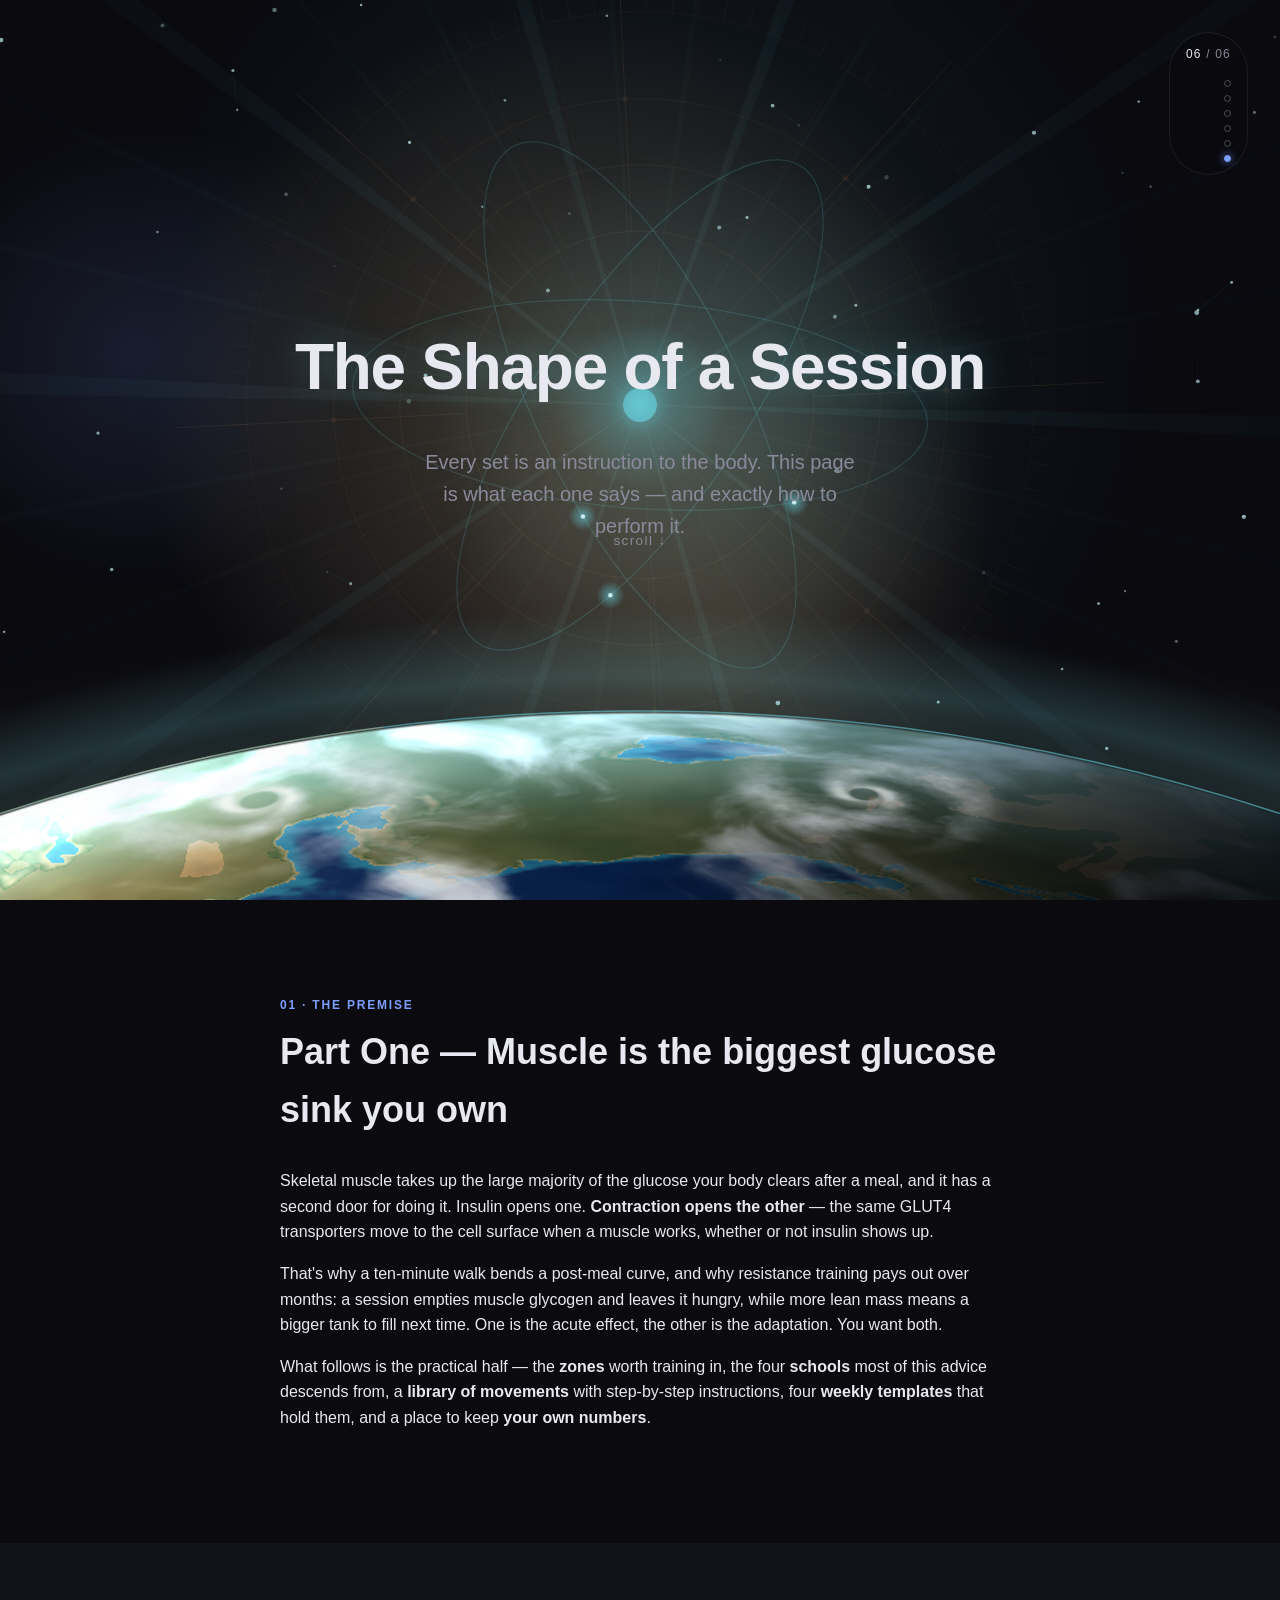
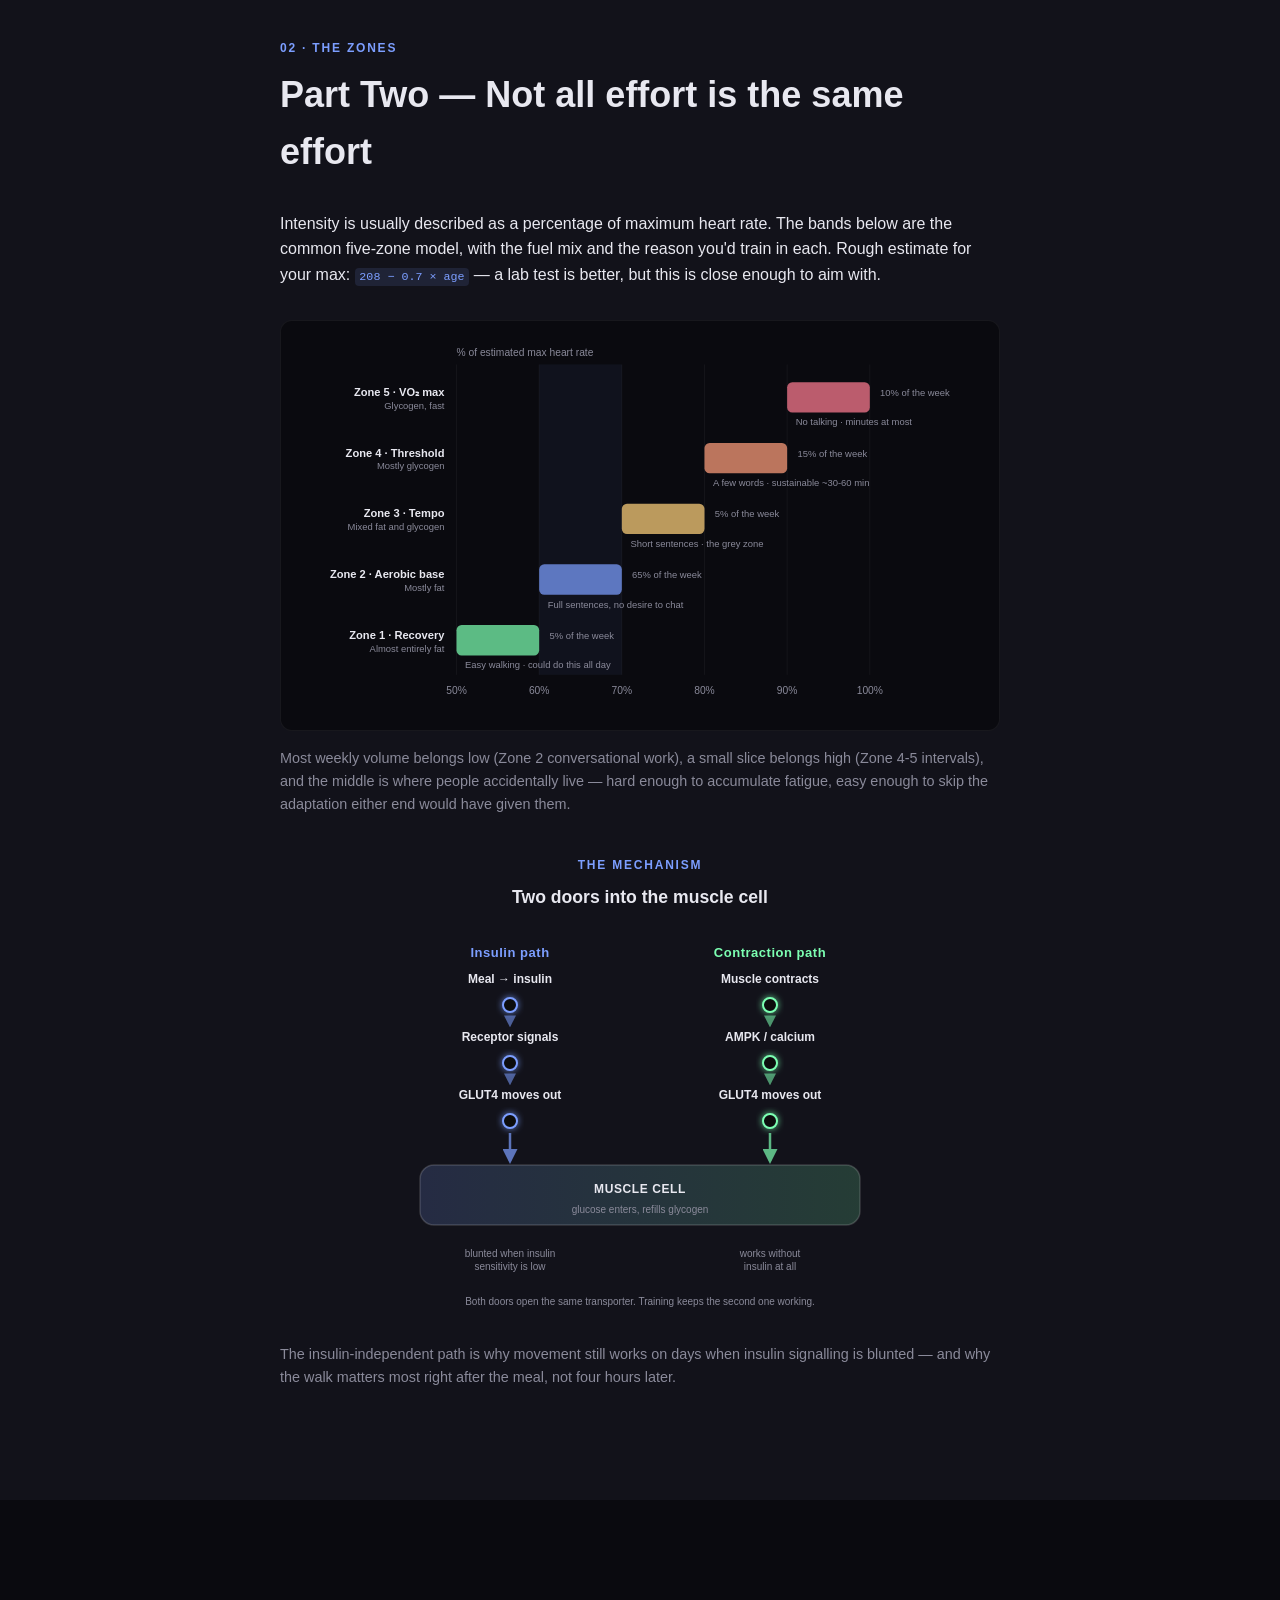
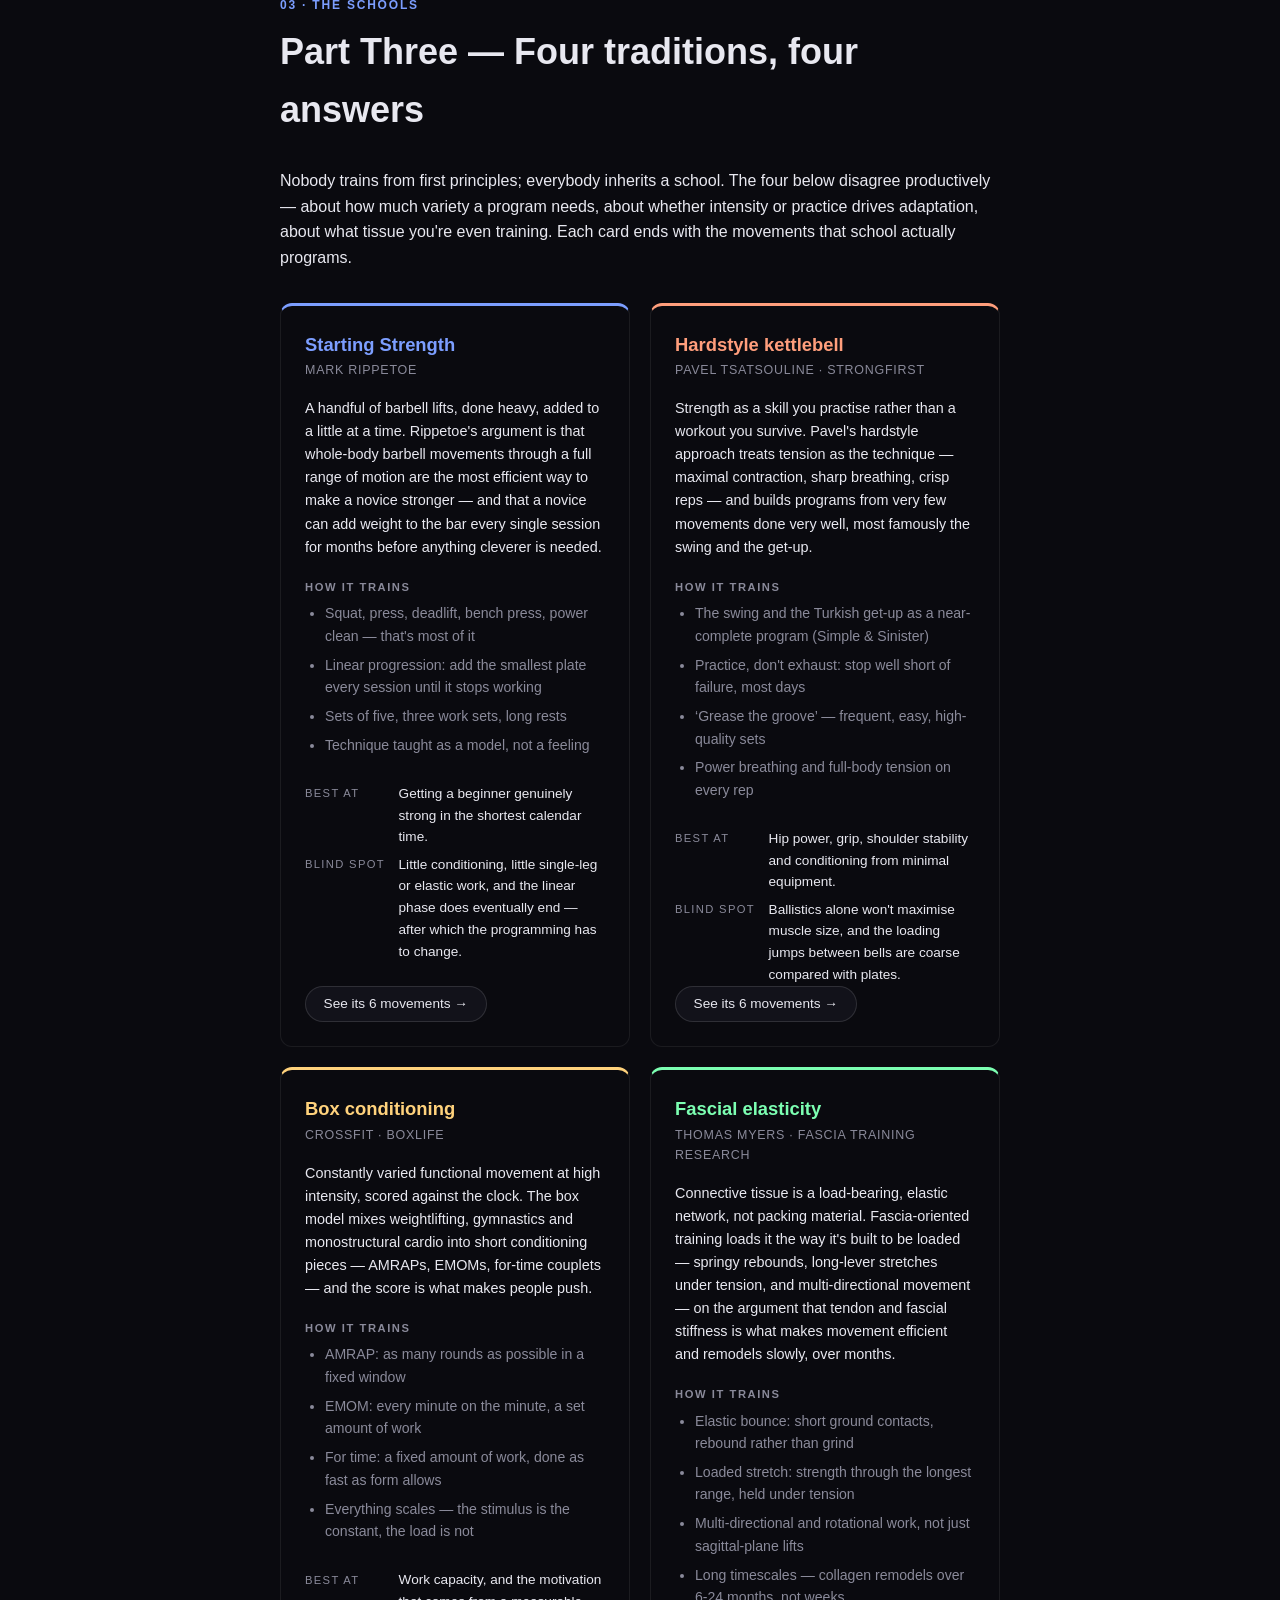
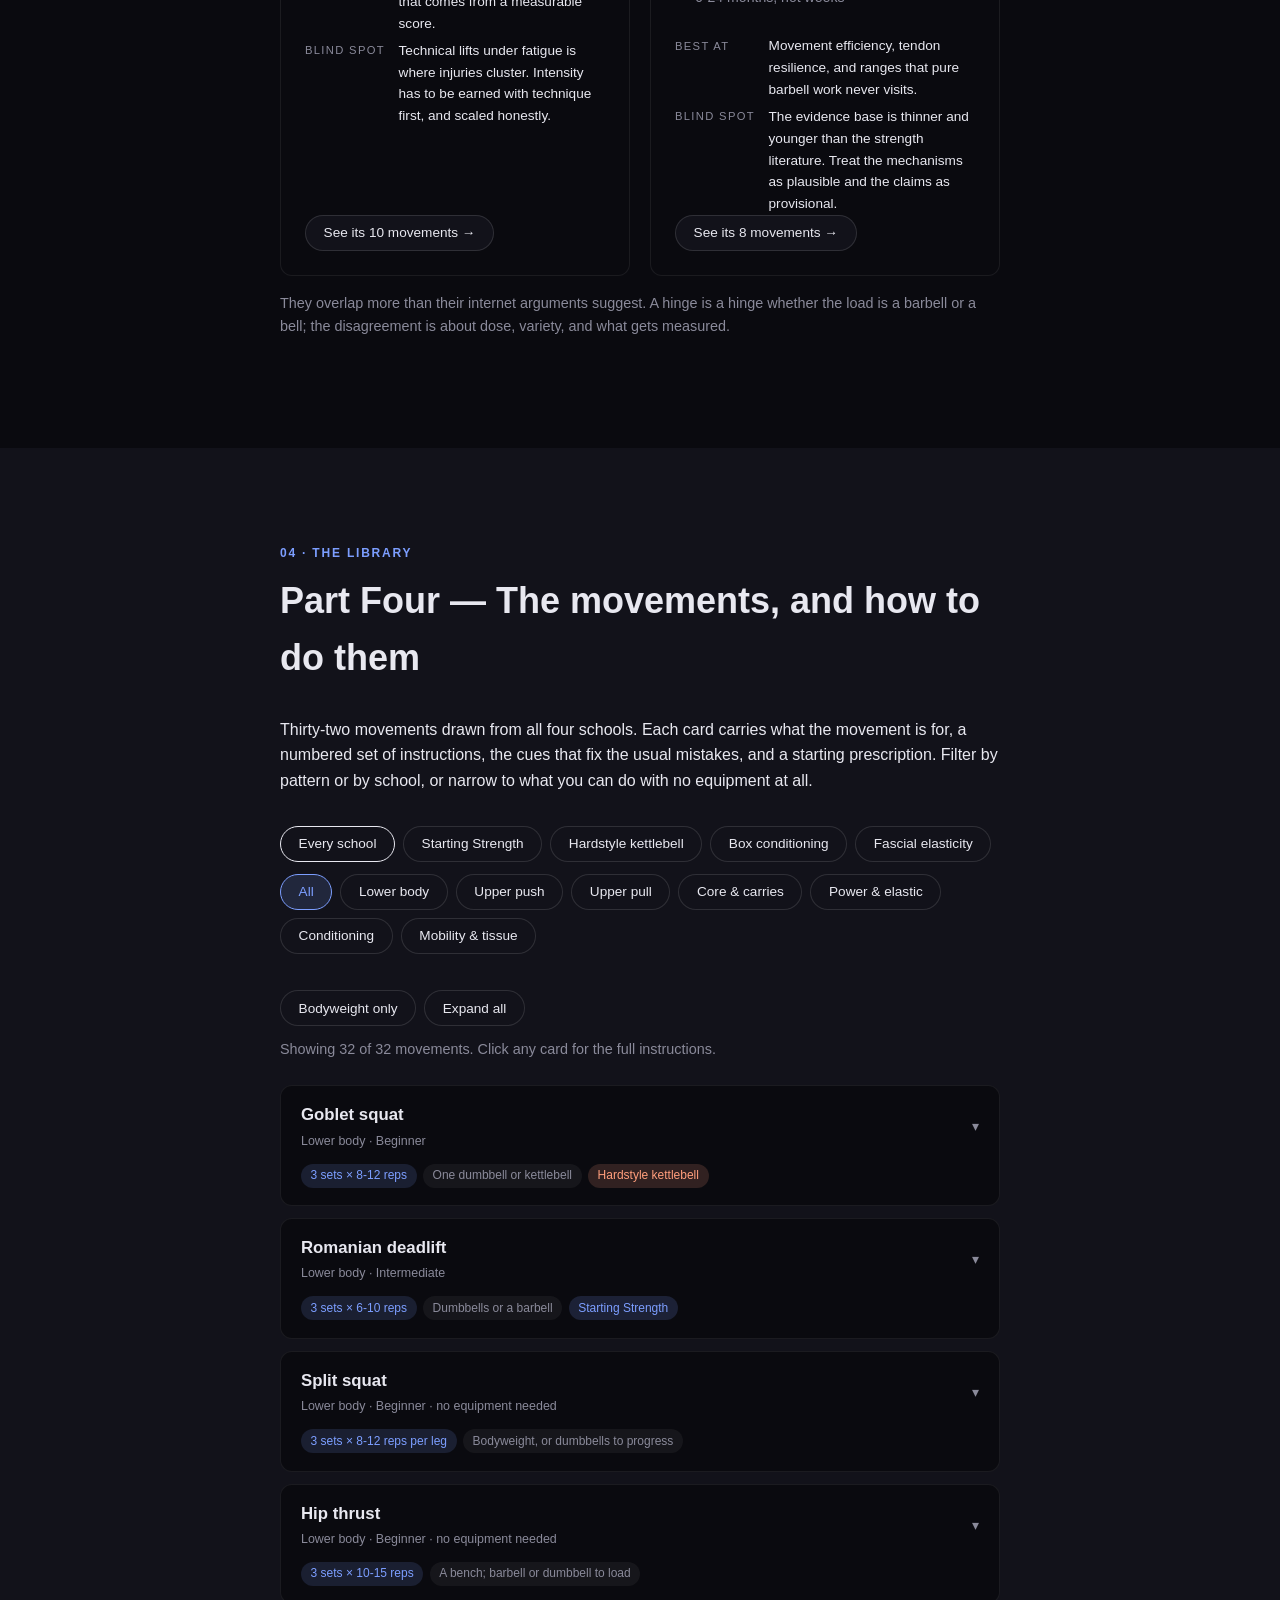
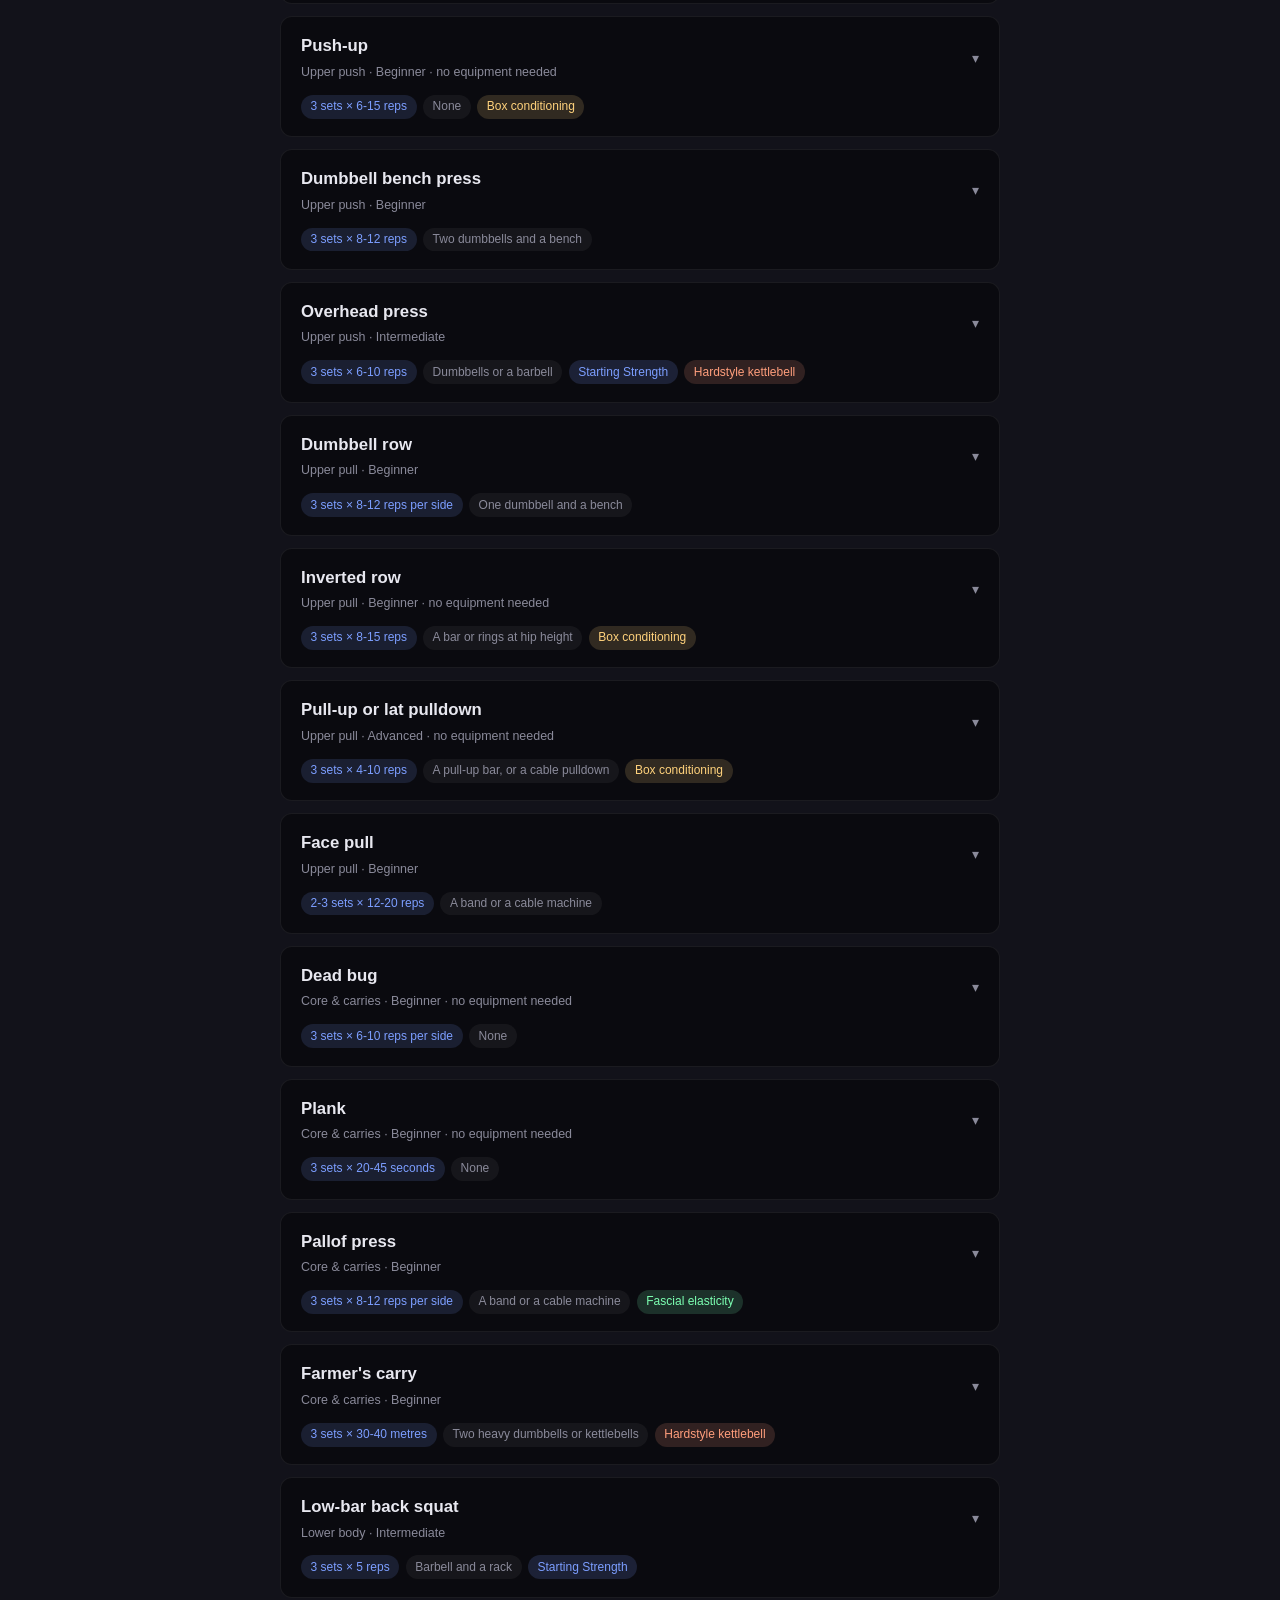
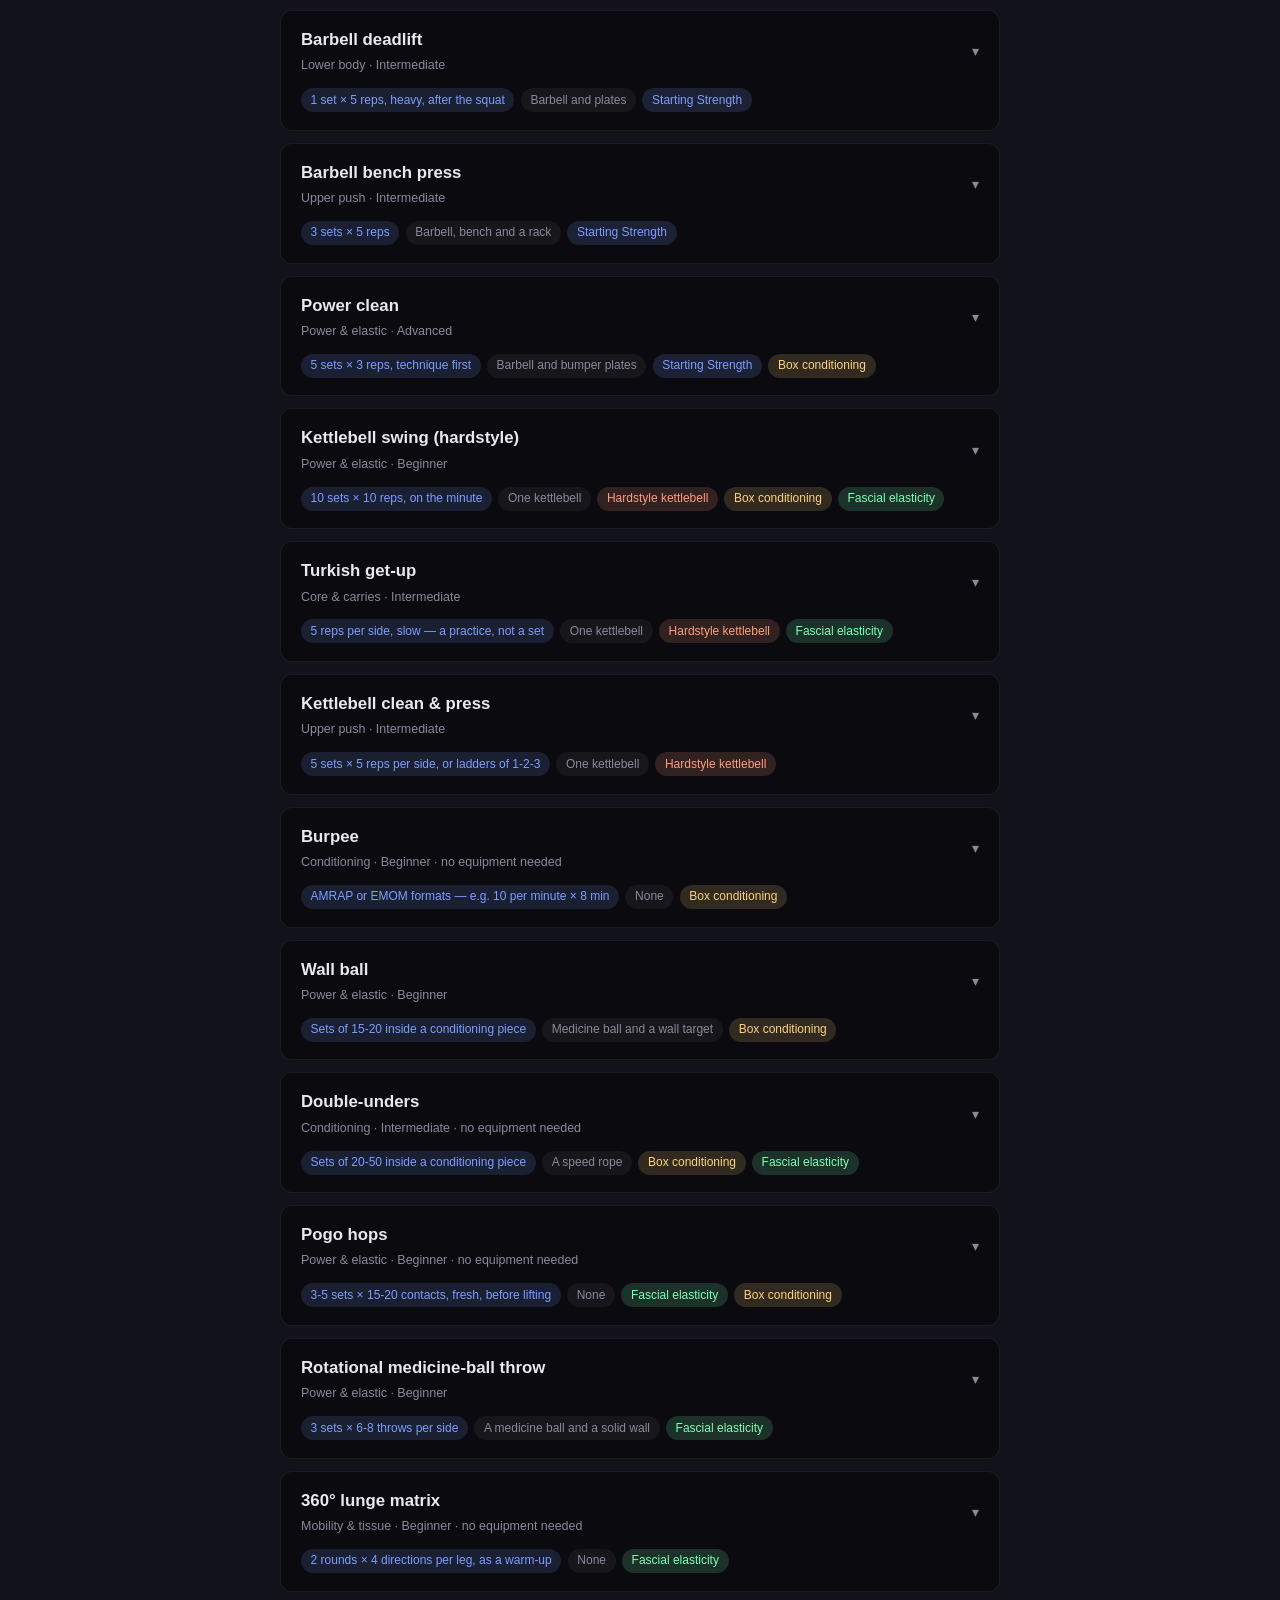
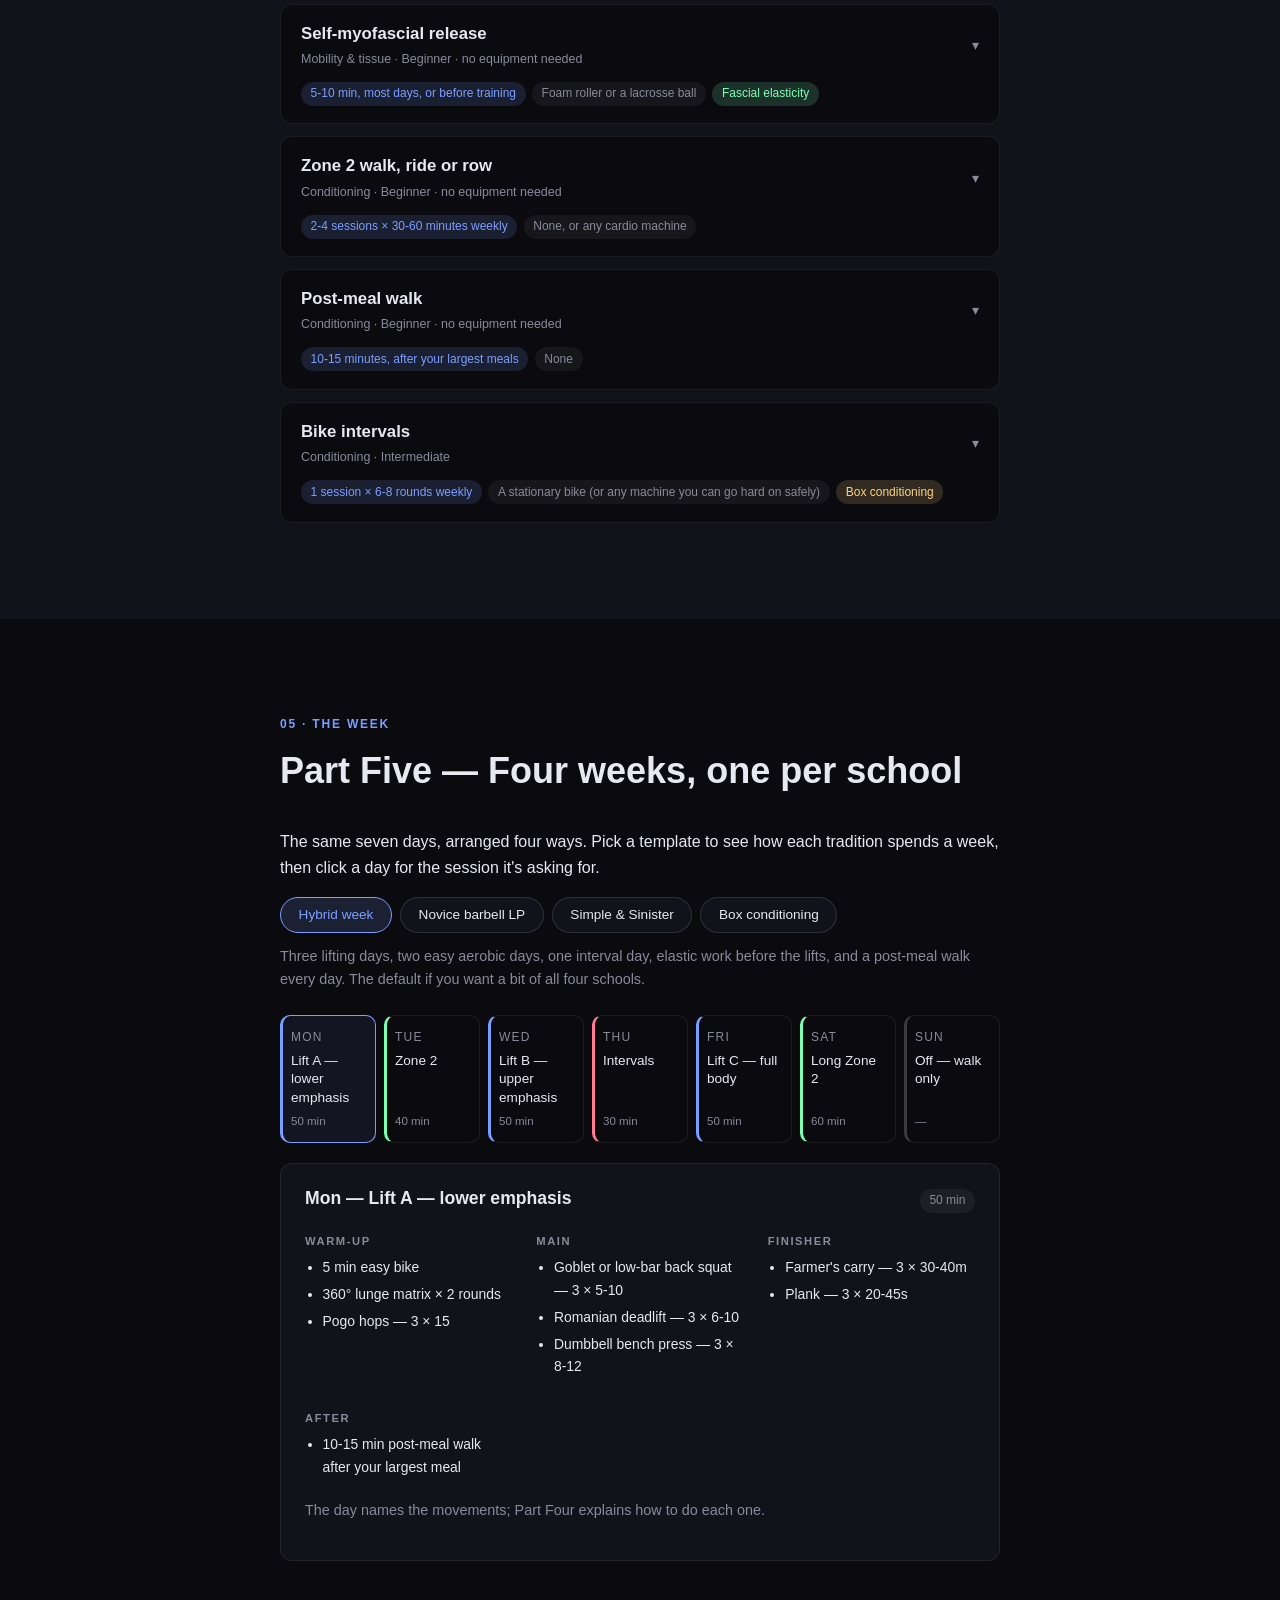
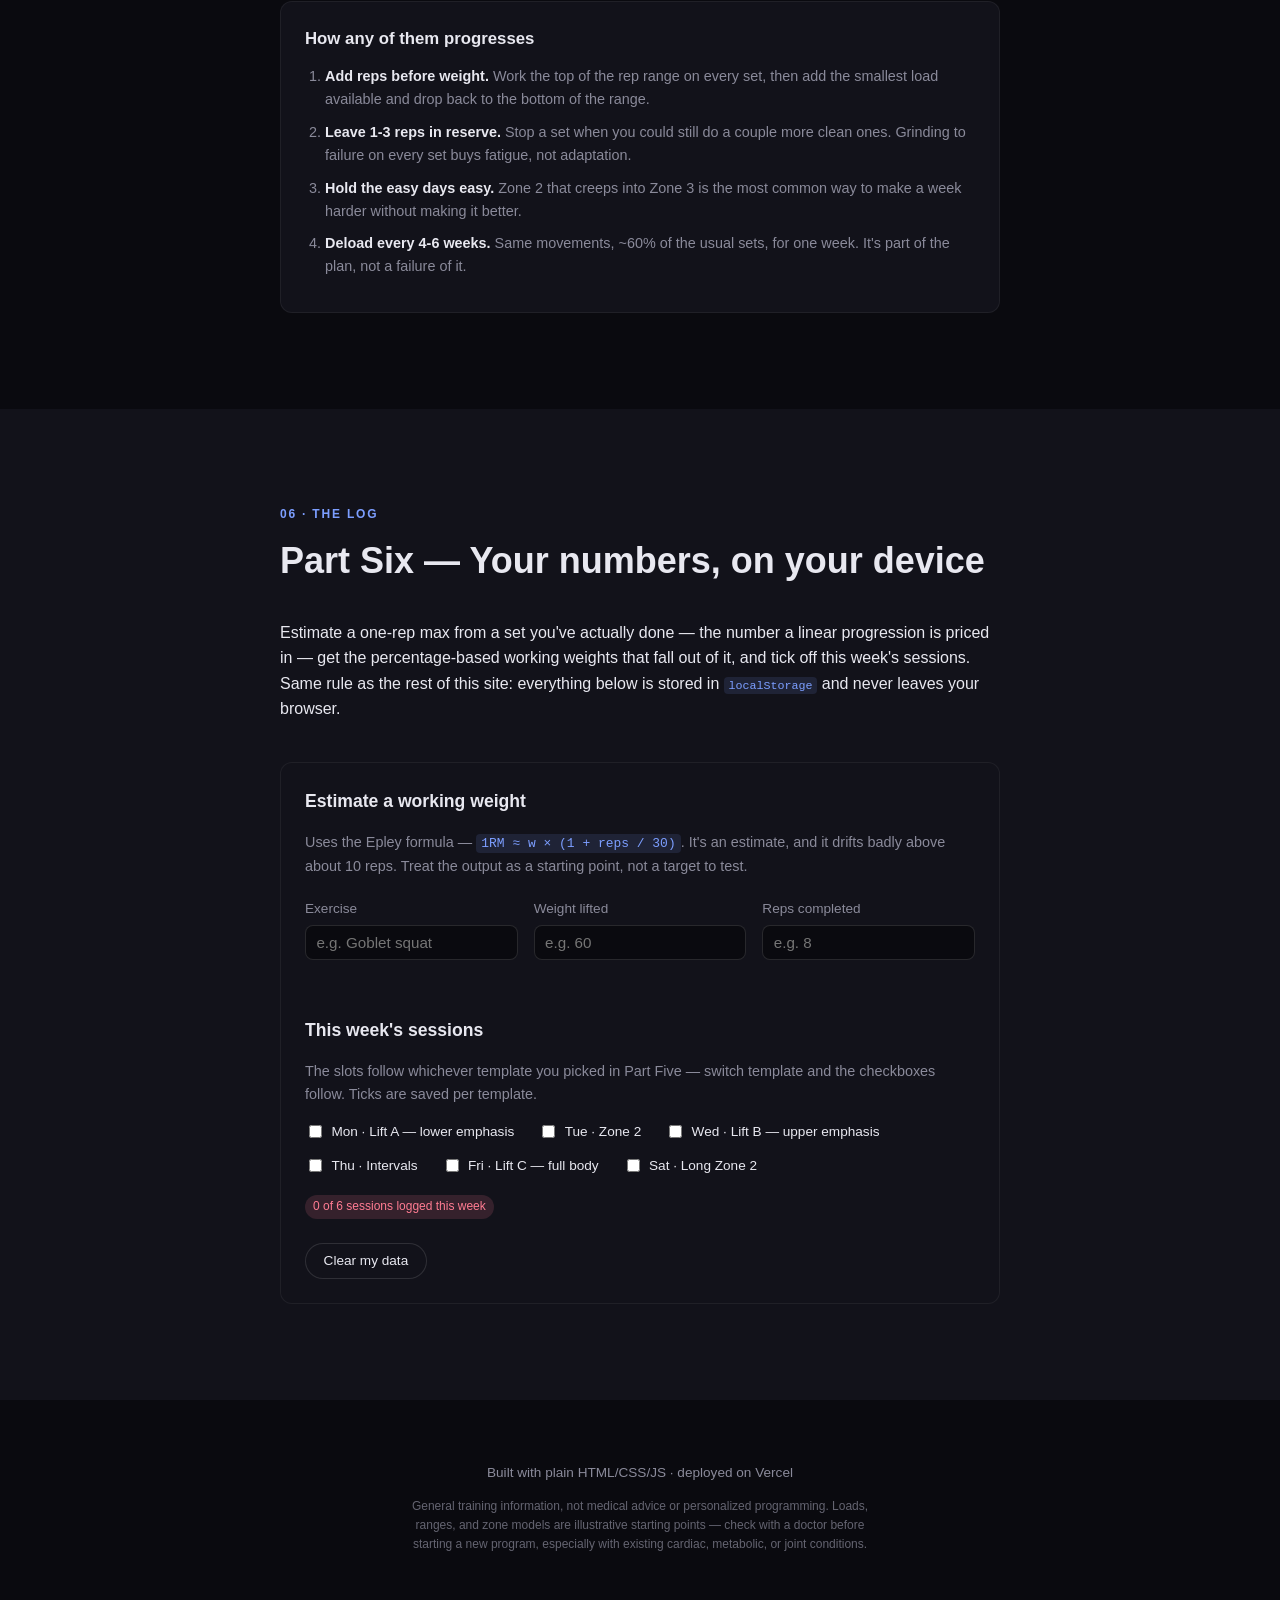
==== index.html @ 035af480 "The Shape of a Session — a scroll-driven training essay Six sections: why muscle is the largest gluc" ====
<!DOCTYPE html>
<html lang="en">
<head>
  <meta charset="UTF-8" />
  <meta name="viewport" content="width=device-width, initial-scale=1.0" />
  <title>The Shape of a Session</title>
  <meta name="description" content="A scroll-driven guide to training: intensity zones, an exercise library with step-by-step instructions, a weekly template, and a place to log your own numbers." />
  <link rel="stylesheet" href="style.css" />
  <link rel="stylesheet" href="exercise.css" />
</head>
<body>

  <!-- HERO -->
  <section class="hero">
    <canvas id="hero-canvas" class="hero-canvas" aria-hidden="true"></canvas>
    <h1>The Shape of a Session</h1>
    <p class="subtitle">Every set is an instruction to the body. This page is what each one says — and exactly how to perform it.</p>
    <div class="scroll-cue">scroll ↓</div>
  </section>

  <!-- SECTION 1: intro text -->
  <section class="reveal" id="part-1">
    <div class="section-inner">
      <p class="eyebrow">01 · THE PREMISE</p>
      <h2>Part One — Muscle is the biggest glucose sink you own</h2>
      <p>
        Skeletal muscle takes up the large majority of the glucose your body
        clears after a meal, and it has a second door for doing it. Insulin
        opens one. <strong>Contraction opens the other</strong> — the same
        GLUT4 transporters move to the cell surface when a muscle works,
        whether or not insulin shows up.
      </p>
      <p>
        That's why a ten-minute walk bends a post-meal curve, and why
        resistance training pays out over months: a session empties muscle
        glycogen and leaves it hungry, while more lean mass means a bigger
        tank to fill next time. One is the acute effect, the other is the
        adaptation. You want both.
      </p>
      <p>
        What follows is the practical half — the <strong>zones</strong>
        worth training in, the four <strong>schools</strong> most of this
        advice descends from, a <strong>library of movements</strong> with
        step-by-step instructions, four <strong>weekly templates</strong>
        that hold them, and a place to keep <strong>your own numbers</strong>.
      </p>
    </div>
  </section>

  <!-- SECTION 2: intensity zones chart + mechanism diagram -->
  <section class="reveal" id="part-2">
    <div class="section-inner">
      <p class="eyebrow">02 · THE ZONES</p>
      <h2>Part Two — Not all effort is the same effort</h2>
      <p>
        Intensity is usually described as a percentage of maximum heart rate.
        The bands below are the common five-zone model, with the fuel mix and
        the reason you'd train in each. Rough estimate for your max:
        <code>208 − 0.7 × age</code> — a lab test is better, but this is
        close enough to aim with.
      </p>
      <div class="chart-wrap">
        <svg id="zones-chart" viewBox="0 0 800 440" preserveAspectRatio="xMidYMid meet"></svg>
      </div>
      <p class="caption">
        Most weekly volume belongs low (Zone 2 conversational work), a small
        slice belongs high (Zone 4-5 intervals), and the middle is where
        people accidentally live — hard enough to accumulate fatigue, easy
        enough to skip the adaptation either end would have given them.
      </p>

      <div class="diagram-block">
        <p class="eyebrow">THE MECHANISM</p>
        <h3>Two doors into the muscle cell</h3>
        <svg id="uptake-diagram" viewBox="0 0 520 400" preserveAspectRatio="xMidYMid meet"></svg>
      </div>
      <p class="caption">
        The insulin-independent path is why movement still works on days when
        insulin signalling is blunted — and why the walk matters most right
        after the meal, not four hours later.
      </p>
    </div>
  </section>

  <!-- SECTION 3: the schools -->
  <section class="reveal" id="part-3">
    <div class="section-inner">
      <p class="eyebrow">03 · THE SCHOOLS</p>
      <h2>Part Three — Four traditions, four answers</h2>
      <p>
        Nobody trains from first principles; everybody inherits a school. The
        four below disagree productively — about how much variety a program
        needs, about whether intensity or practice drives adaptation, about
        what tissue you're even training. Each card ends with the movements
        that school actually programs.
      </p>
      <div id="schools" class="schools-grid"></div>
      <p class="caption">
        They overlap more than their internet arguments suggest. A hinge is a
        hinge whether the load is a barbell or a bell; the disagreement is
        about dose, variety, and what gets measured.
      </p>
    </div>
  </section>

  <!-- SECTION 4: the exercise library -->
  <section class="reveal" id="part-4">
    <div class="section-inner">
      <p class="eyebrow">04 · THE LIBRARY</p>
      <h2>Part Four — The movements, and how to do them</h2>
      <p>
        Thirty-two movements drawn from all four schools. Each card carries
        what the movement is for, a numbered set of instructions, the cues
        that fix the usual mistakes, and a starting prescription. Filter by
        pattern or by school, or narrow to what you can do with no equipment
        at all.
      </p>

      <div class="library-controls">
        <div id="school-filters" class="filter-row" role="group" aria-label="Filter by school"></div>
        <div id="category-filters" class="filter-row" role="group" aria-label="Filter by movement pattern"></div>
        <div class="filter-row">
          <button id="bodyweight-toggle" class="toggle-btn" type="button">Bodyweight only</button>
          <button id="expand-all" class="toggle-btn" type="button">Expand all</button>
        </div>
        <p id="library-count" class="caption"></p>
      </div>

      <div id="exercise-library" class="exercise-library"></div>
    </div>
  </section>

  <!-- SECTION 5: the weekly templates -->
  <section class="reveal" id="part-5">
    <div class="section-inner">
      <p class="eyebrow">05 · THE WEEK</p>
      <h2>Part Five — Four weeks, one per school</h2>
      <p>
        The same seven days, arranged four ways. Pick a template to see how
        each tradition spends a week, then click a day for the session it's
        asking for.
      </p>

      <div id="program-picker" class="filter-row" role="group" aria-label="Choose a weekly template"></div>
      <p id="program-blurb" class="caption program-blurb"></p>

      <div id="week-plan" class="week-plan"></div>
      <div id="day-detail" class="day-detail"></div>

      <div class="rules-block">
        <h3>How any of them progresses</h3>
        <ol class="rules-list">
          <li>
            <strong>Add reps before weight.</strong> Work the top of the rep
            range on every set, then add the smallest load available and
            drop back to the bottom of the range.
          </li>
          <li>
            <strong>Leave 1-3 reps in reserve.</strong> Stop a set when you
            could still do a couple more clean ones. Grinding to failure on
            every set buys fatigue, not adaptation.
          </li>
          <li>
            <strong>Hold the easy days easy.</strong> Zone 2 that creeps into
            Zone 3 is the most common way to make a week harder without
            making it better.
          </li>
          <li>
            <strong>Deload every 4-6 weeks.</strong> Same movements, ~60% of
            the usual sets, for one week. It's part of the plan, not a
            failure of it.
          </li>
        </ol>
      </div>
    </div>
  </section>

  <!-- SECTION 6: make it yours -->
  <section class="reveal" id="part-6">
    <div class="section-inner">
      <p class="eyebrow">06 · THE LOG</p>
      <h2>Part Six — Your numbers, on your device</h2>
      <p>
        Estimate a one-rep max from a set you've actually done — the number
        a linear progression is priced in — get the percentage-based working
        weights that fall out of it, and tick off this week's sessions. Same rule as the rest of this site: everything
        below is stored in <code>localStorage</code> and never leaves your
        browser.
      </p>

      <div class="you-panel">
        <h3>Estimate a working weight</h3>
        <p class="caption">
          Uses the Epley formula — <code>1RM ≈ w × (1 + reps / 30)</code>.
          It's an estimate, and it drifts badly above about 10 reps. Treat
          the output as a starting point, not a target to test.
        </p>

        <form id="oneRM-form" class="labs-form">
          <label>
            <span>Exercise</span>
            <input type="text" id="input-lift" placeholder="e.g. Goblet squat" />
          </label>
          <label>
            <span>Weight lifted</span>
            <input type="number" step="0.5" min="0" id="input-weight" placeholder="e.g. 60" />
          </label>
          <label>
            <span>Reps completed</span>
            <input type="number" step="1" min="1" max="15" id="input-reps" placeholder="e.g. 8" />
          </label>
        </form>
        <div id="oneRM-result" class="homa-result"></div>
        <div id="percent-table" class="percent-table"></div>

        <h3 class="panel-heading">This week's sessions</h3>
        <p class="caption">
          The slots follow whichever template you picked in Part Five —
          switch template and the checkboxes follow. Ticks are saved per
          template.
        </p>
        <div id="session-checks" class="session-checks"></div>
        <div id="session-summary" class="session-summary"></div>

        <button id="clear-training-data" class="toggle-btn" type="button">Clear my data</button>
      </div>

    </div>
  </section>

  <footer>
    <p>Built with plain HTML/CSS/JS · deployed on Vercel</p>
    <p class="disclaimer">
      General training information, not medical advice or personalized
      programming. Loads, ranges, and zone models are illustrative starting
      points — check with a doctor before starting a new program, especially
      with existing cardiac, metabolic, or joint conditions.
    </p>
  </footer>

  <nav class="chapter-nav" id="chapter-nav" aria-label="Section navigator">
    <div class="chapter-count">
      <span id="chapter-current">01</span><span class="chapter-total"> / 06</span>
    </div>
    <div class="chapter-dots">
      <button class="chapter-dot" data-target="part-1" aria-label="Jump to Part One"></button>
      <button class="chapter-dot" data-target="part-2" aria-label="Jump to Part Two"></button>
      <button class="chapter-dot" data-target="part-3" aria-label="Jump to Part Three"></button>
      <button class="chapter-dot" data-target="part-4" aria-label="Jump to Part Four"></button>
      <button class="chapter-dot" data-target="part-5" aria-label="Jump to Part Five"></button>
      <button class="chapter-dot" data-target="part-6" aria-label="Jump to Part Six"></button>
    </div>
  </nav>

  <script type="module" src="js/exercise/main.js"></script>
</body>
</html>
---- style.css ----
:root {
  --bg: #0a0a0f;
  --bg-alt: #12121a;
  --text: #e8e8f0;
  --muted: #8a8a9a;
  --accent: #7c9eff;
  --accent-2: #ff9e7c;
  --ok: #7cffb2;
  --warn: #ffd27c;
  --high: #ff7c92;
}

* { box-sizing: border-box; }

body {
  margin: 0;
  background: var(--bg);
  color: var(--text);
  font-family: -apple-system, BlinkMacSystemFont, "Segoe UI", Helvetica, Arial, sans-serif;
  line-height: 1.6;
}

.hero {
  position: relative;
  overflow: hidden;
  min-height: 100vh;
  display: flex;
  flex-direction: column;
  align-items: center;
  justify-content: center;
  text-align: center;
  padding: 2rem;
  background:
    radial-gradient(ellipse 120% 45% at 50% 100%, rgba(255, 178, 110, 0.13), transparent 70%),
    radial-gradient(circle at 50% 38%, rgba(110, 231, 247, 0.1), transparent 62%),
    var(--bg);
}

.hero-canvas {
  position: absolute;
  inset: 0;
  width: 100%;
  height: 100%;
  z-index: 0;
  pointer-events: none;
}

.hero h1,
.hero .subtitle,
.hero .scroll-cue {
  position: relative;
  z-index: 1;
}

.hero h1 {
  font-size: clamp(2rem, 6vw, 4rem);
  margin: 0 0 0.5rem;
  letter-spacing: -0.02em;
  text-shadow: 0 0 34px rgba(110, 231, 247, 0.28);
}

.hero .subtitle {
  color: var(--muted);
  font-size: clamp(1rem, 2vw, 1.25rem);
  max-width: 40ch;
}

.scroll-cue {
  position: absolute;
  bottom: 2rem;
  color: var(--muted);
  font-size: 0.85rem;
  letter-spacing: 0.1em;
  animation: bob 2s ease-in-out infinite;
}

@keyframes bob {
  0%, 100% { transform: translateY(0); }
  50% { transform: translateY(6px); }
}

section.reveal {
  padding: 6rem 1.5rem;
  opacity: 0;
  transform: translateY(24px);
  transition: opacity 0.8s ease, transform 0.8s ease;
}

section.reveal.visible {
  opacity: 1;
  transform: translateY(0);
}

section.reveal:nth-of-type(odd) {
  background: var(--bg-alt);
}

.section-inner {
  max-width: 720px;
  margin: 0 auto;
}

h2 {
  font-size: clamp(1.5rem, 3vw, 2.25rem);
  margin-top: 0;
}

code {
  background: rgba(124, 158, 255, 0.12);
  color: var(--accent);
  padding: 0.15em 0.4em;
  border-radius: 4px;
  font-size: 0.9em;
}

.chart-wrap {
  margin-top: 2rem;
  background: var(--bg);
  border-radius: 12px;
  padding: 1rem;
  border: 1px solid rgba(255,255,255,0.06);
}

.axis-label { fill: var(--muted); font-size: 12px; }

/* Generic checkbox row, used by the session log. */
.supp-check {
  display: flex;
  align-items: center;
  gap: 0.4rem;
  font-size: 0.85rem;
  color: var(--text);
  cursor: pointer;
}

.caption {
  margin-top: 1rem;
  color: var(--muted);
  font-size: 0.9rem;
}

.toggle-btn {
  margin-top: 1.5rem;
  padding: 0.6rem 1.1rem;
  background: var(--bg-alt);
  color: var(--text);
  border: 1px solid rgba(255,255,255,0.12);
  border-radius: 999px;
  font-size: 0.85rem;
  cursor: pointer;
  transition: border-color 0.2s ease, background 0.2s ease;
}

.toggle-btn:hover { border-color: var(--accent); }

.toggle-btn.active {
  background: rgba(124, 158, 255, 0.15);
  border-color: var(--accent);
  color: var(--accent);
}

.you-panel {
  margin-top: 2.5rem;
  padding: 1.5rem;
  background: var(--bg-alt);
  border: 1px solid rgba(255,255,255,0.06);
  border-radius: 12px;
}

.you-panel h3 {
  margin: 0 0 0.5rem;
  font-size: 1.1rem;
}

.labs-form {
  margin-top: 1.25rem;
  display: grid;
  grid-template-columns: repeat(auto-fit, minmax(180px, 1fr));
  gap: 1rem;
}

.labs-form label {
  display: flex;
  flex-direction: column;
  gap: 0.35rem;
  font-size: 0.85rem;
  color: var(--muted);
}

.labs-form input {
  background: var(--bg);
  border: 1px solid rgba(255,255,255,0.12);
  border-radius: 8px;
  padding: 0.5rem 0.65rem;
  color: var(--text);
  font-size: 0.95rem;
}

.labs-form input:focus {
  outline: none;
  border-color: var(--accent);
}

.field-tag {
  display: inline-block;
  font-size: 0.75rem;
  padding: 0.15rem 0.5rem;
  border-radius: 999px;
  width: fit-content;
}

.field-tag.ok { background: rgba(124, 255, 178, 0.15); color: var(--ok); }
.field-tag.warn { background: rgba(255, 210, 124, 0.15); color: var(--warn); }
.field-tag.high { background: rgba(255, 124, 146, 0.15); color: var(--high); }

.homa-result {
  margin-top: 1rem;
  font-size: 0.9rem;
  color: var(--text);
}

.eyebrow {
  margin: 0 0 0.5rem;
  font-size: 0.75rem;
  font-weight: 600;
  letter-spacing: 0.15em;
  text-transform: uppercase;
  color: var(--accent);
}

.diagram-block {
  margin-top: 2.5rem;
  text-align: center;
}

.diagram-block h3 {
  margin: 0 0 1rem;
  font-size: 1.1rem;
  color: var(--text);
}

.diagram-block svg {
  width: 100%;
  max-width: 520px;
  height: auto;
  display: block;
  margin: 0 auto;
}

.loop-label {
  fill: var(--text);
  font-size: 12px;
  font-weight: 600;
}

.loop-sub {
  fill: var(--muted);
  font-size: 10px;
}

.converge-center {
  fill: var(--text);
  font-size: 12px;
  font-weight: 700;
  letter-spacing: 0.05em;
}

.chapter-nav {
  position: fixed;
  top: 2rem;
  right: 2rem;
  z-index: 30;
  display: flex;
  flex-direction: column;
  align-items: flex-end;
  gap: 1rem;
  padding: 0.75rem 1rem;
  background: rgba(10, 10, 15, 0.55);
  backdrop-filter: blur(8px);
  border-radius: 999px;
  border: 1px solid rgba(255,255,255,0.08);
}

.chapter-count {
  font-size: 0.75rem;
  letter-spacing: 0.1em;
  color: var(--text);
  font-variant-numeric: tabular-nums;
}

.chapter-total {
  color: var(--muted);
}

.chapter-dots {
  display: flex;
  flex-direction: column;
  gap: 0.5rem;
  align-items: center;
}

.chapter-dot {
  width: 7px;
  height: 7px;
  padding: 0;
  border-radius: 50%;
  border: 1px solid rgba(255,255,255,0.25);
  background: transparent;
  cursor: pointer;
  transition: background 0.2s ease, border-color 0.2s ease, box-shadow 0.2s ease;
}

.chapter-dot:hover {
  border-color: var(--accent);
}

.chapter-dot.active {
  background: var(--accent);
  border-color: var(--accent);
  box-shadow: 0 0 8px rgba(124, 158, 255, 0.8);
}

@media (max-width: 820px) {
  .chapter-nav { display: none; }
}

footer {
  text-align: center;
  padding: 3rem 1.5rem;
  color: var(--muted);
  font-size: 0.85rem;
}

footer .disclaimer {
  max-width: 480px;
  margin: 0.75rem auto 0;
  font-size: 0.75rem;
  opacity: 0.7;
}
---- exercise.css ----
/* exercise.html — components that don't exist on the nutrition page.
   Everything here layers on top of style.css and reuses its variables. */

/* --- shared bits ---------------------------------------------------- */
.tag {
  display: inline-block;
  font-size: 0.75rem;
  padding: 0.15rem 0.6rem;
  border-radius: 999px;
  background: rgba(124, 158, 255, 0.14);
  color: var(--accent);
  white-space: nowrap;
}

.tag.subtle {
  background: rgba(255, 255, 255, 0.05);
  color: var(--muted);
}

.tag.school-tag {
  background: color-mix(in srgb, var(--school) 16%, transparent);
  color: var(--school);
}

.detail-label {
  margin: 1.25rem 0 0.35rem;
  font-size: 0.7rem;
  font-weight: 600;
  letter-spacing: 0.14em;
  text-transform: uppercase;
  color: var(--muted);
}

.detail-text {
  margin: 0;
  font-size: 0.9rem;
  color: var(--text);
}

a {
  color: var(--accent);
  text-decoration-color: rgba(124, 158, 255, 0.4);
}

/* --- Part Two: zone chart labels ------------------------------------ */
#zones-chart { width: 100%; height: auto; display: block; }

.zone-name { fill: var(--text); font-size: 13px; font-weight: 600; }
.zone-sub { fill: var(--muted); font-size: 11px; }
.zone-feel { fill: var(--muted); font-size: 11px; }
.uptake-heading { font-size: 13px; font-weight: 700; letter-spacing: 0.04em; }

/* --- Part Three: the schools ---------------------------------------- */
.schools-grid {
  margin-top: 2rem;
  display: grid;
  grid-template-columns: repeat(auto-fit, minmax(300px, 1fr));
  gap: 1.25rem;
}

.school-card {
  display: flex;
  flex-direction: column;
  padding: 1.5rem;
  background: var(--bg);
  border: 1px solid rgba(255, 255, 255, 0.07);
  border-top: 3px solid var(--school);
  border-radius: 12px;
}

.school-head h3 {
  margin: 0;
  font-size: 1.15rem;
  color: var(--school);
}

.school-lineage {
  margin: 0.15rem 0 0;
  font-size: 0.78rem;
  letter-spacing: 0.06em;
  text-transform: uppercase;
  color: var(--muted);
}

.school-thesis {
  margin: 1rem 0 0;
  font-size: 0.9rem;
  line-height: 1.6;
}

.school-verdict {
  margin: 1.25rem 0 0;
  display: grid;
  grid-template-columns: auto 1fr;
  gap: 0.35rem 0.85rem;
  font-size: 0.85rem;
}

.school-verdict dt {
  color: var(--muted);
  font-size: 0.7rem;
  letter-spacing: 0.12em;
  text-transform: uppercase;
  padding-top: 0.15rem;
}

.school-verdict dd { margin: 0; color: var(--text); }

.school-jump {
  margin-top: auto;
  align-self: flex-start;
}

.school-jump:hover { border-color: var(--school); color: var(--school); }

/* --- Part Four: the library ----------------------------------------- */
.library-controls { margin-top: 2rem; }

.filter-row {
  display: flex;
  flex-wrap: wrap;
  gap: 0.5rem;
  margin-bottom: 0.75rem;
}

.filter-chip { margin-top: 0; }

.school-chip.active {
  background: color-mix(in srgb, var(--school) 15%, transparent);
  border-color: var(--school);
  color: var(--school);
}

#library-count { margin-top: 0.25rem; }

.exercise-library {
  margin-top: 1.5rem;
  display: flex;
  flex-direction: column;
  gap: 0.75rem;
}

.exercise-card {
  background: var(--bg);
  border: 1px solid rgba(255, 255, 255, 0.07);
  border-radius: 12px;
  padding: 1rem 1.25rem 1.1rem;
  transition: border-color 0.2s ease, background 0.2s ease;
}

.exercise-card:hover { border-color: rgba(124, 158, 255, 0.35); }

.exercise-card.open {
  border-color: var(--accent);
  background: rgba(124, 158, 255, 0.04);
}

.exercise-head {
  display: flex;
  align-items: center;
  justify-content: space-between;
  gap: 1rem;
  width: 100%;
  padding: 0;
  background: none;
  border: none;
  color: inherit;
  font: inherit;
  text-align: left;
  cursor: pointer;
}

.exercise-title {
  display: flex;
  flex-direction: column;
  gap: 0.15rem;
}

.exercise-name {
  font-size: 1.05rem;
  font-weight: 600;
  color: var(--text);
}

.exercise-meta {
  font-size: 0.78rem;
  color: var(--muted);
}

.exercise-chevron {
  color: var(--muted);
  font-size: 0.9rem;
  transition: transform 0.2s ease, color 0.2s ease;
}

.exercise-card.open .exercise-chevron {
  transform: rotate(180deg);
  color: var(--accent);
}

.exercise-summary {
  display: flex;
  flex-wrap: wrap;
  gap: 0.4rem;
  margin-top: 0.75rem;
}

.exercise-detail {
  margin-top: 1rem;
  padding-top: 1rem;
  border-top: 1px solid rgba(255, 255, 255, 0.07);
}

.exercise-why {
  margin: 0;
  font-size: 0.92rem;
  color: var(--text);
}

.step-list,
.cue-list {
  margin: 0;
  padding-left: 1.25rem;
  font-size: 0.88rem;
  color: var(--text);
}

.step-list li,
.cue-list li { margin-bottom: 0.4rem; }

.cue-list { color: var(--muted); }

/* --- Part Five: the week -------------------------------------------- */
.program-blurb { margin-top: 0.25rem; }

.week-plan {
  margin-top: 1.5rem;
  display: grid;
  grid-template-columns: repeat(7, 1fr);
  gap: 0.5rem;
}

.day-card {
  display: flex;
  flex-direction: column;
  gap: 0.3rem;
  padding: 0.75rem 0.5rem;
  min-height: 110px;
  background: var(--bg);
  border: 1px solid rgba(255, 255, 255, 0.08);
  border-radius: 10px;
  color: var(--text);
  font: inherit;
  text-align: left;
  cursor: pointer;
  transition: border-color 0.2s ease, background 0.2s ease, transform 0.15s ease;
}

.day-card:hover { transform: translateY(-2px); }

.day-card[data-kind="lift"] { border-left: 3px solid var(--accent); }
.day-card[data-kind="hard"] { border-left: 3px solid var(--high); }
.day-card[data-kind="easy"] { border-left: 3px solid var(--ok); }
.day-card[data-kind="off"] { border-left: 3px solid rgba(255, 255, 255, 0.2); }

.day-card.active {
  border-color: var(--accent);
  background: rgba(124, 158, 255, 0.08);
}

.day-name {
  font-size: 0.75rem;
  letter-spacing: 0.1em;
  text-transform: uppercase;
  color: var(--muted);
}

.day-title { font-size: 0.85rem; line-height: 1.35; }

.day-duration {
  margin-top: auto;
  font-size: 0.72rem;
  color: var(--muted);
}

.day-detail {
  margin-top: 1.25rem;
  padding: 1.25rem 1.5rem 1.5rem;
  background: var(--bg-alt);
  border: 1px solid rgba(255, 255, 255, 0.07);
  border-radius: 12px;
}

.day-detail-head {
  display: flex;
  align-items: baseline;
  justify-content: space-between;
  gap: 1rem;
}

.day-detail-head h3 { margin: 0; font-size: 1.1rem; }

.detail-blocks {
  display: grid;
  grid-template-columns: repeat(auto-fit, minmax(200px, 1fr));
  gap: 0.5rem 1.5rem;
}

.detail-items {
  margin: 0;
  padding-left: 1.1rem;
  font-size: 0.87rem;
  color: var(--text);
}

.detail-items li { margin-bottom: 0.3rem; }

.rules-block {
  margin-top: 2.5rem;
  padding: 1.5rem;
  background: var(--bg-alt);
  border: 1px solid rgba(255, 255, 255, 0.06);
  border-radius: 12px;
}

.rules-block h3 { margin: 0 0 0.75rem; font-size: 1.05rem; }

.rules-list {
  margin: 0;
  padding-left: 1.25rem;
  font-size: 0.9rem;
  color: var(--muted);
}

.rules-list li { margin-bottom: 0.6rem; }
.rules-list strong { color: var(--text); }

/* --- Part Six: the log ---------------------------------------------- */
/* .you-panel h3 sets a margin shorthand, so this needs the same specificity. */
.you-panel .panel-heading { margin-top: 2.25rem; }

.percent-table { margin-top: 1.25rem; overflow-x: auto; }

.pct-table {
  width: 100%;
  border-collapse: collapse;
  font-size: 0.85rem;
}

.pct-table th {
  text-align: left;
  padding: 0.45rem 0.6rem;
  color: var(--muted);
  font-weight: 600;
  font-size: 0.72rem;
  letter-spacing: 0.1em;
  text-transform: uppercase;
  border-bottom: 1px solid rgba(255, 255, 255, 0.1);
}

.pct-table td {
  padding: 0.45rem 0.6rem;
  border-bottom: 1px solid rgba(255, 255, 255, 0.05);
}

.pct-weight { color: var(--accent); font-weight: 600; }
.pct-use { color: var(--muted); }

.session-checks {
  margin-top: 0.75rem;
  display: flex;
  flex-wrap: wrap;
  gap: 0.75rem 1.5rem;
}

.session-summary { margin-top: 1rem; }

#clear-training-data { margin-top: 1.5rem; }

/* --- responsive ------------------------------------------------------ */
@media (max-width: 720px) {
  .week-plan { grid-template-columns: repeat(2, 1fr); }
  .day-card { min-height: 96px; }
  .exercise-head { align-items: flex-start; }
}
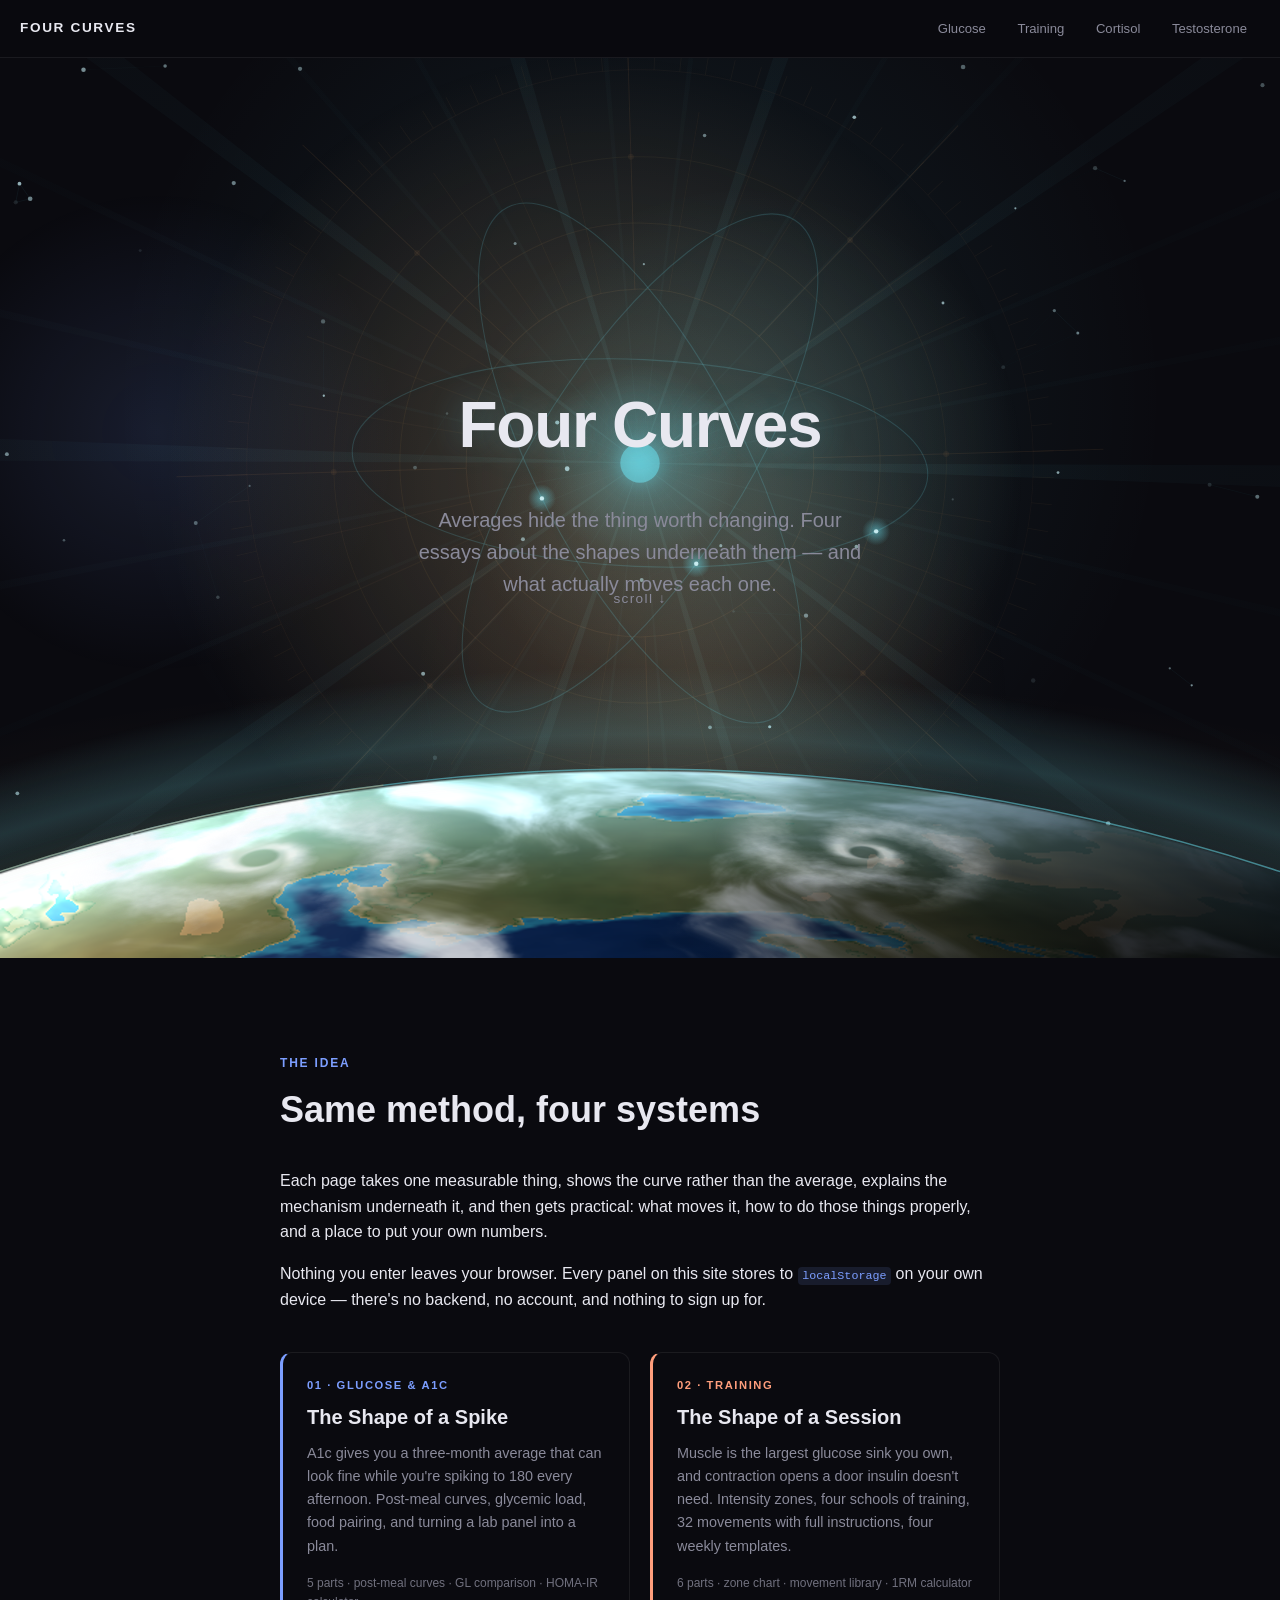
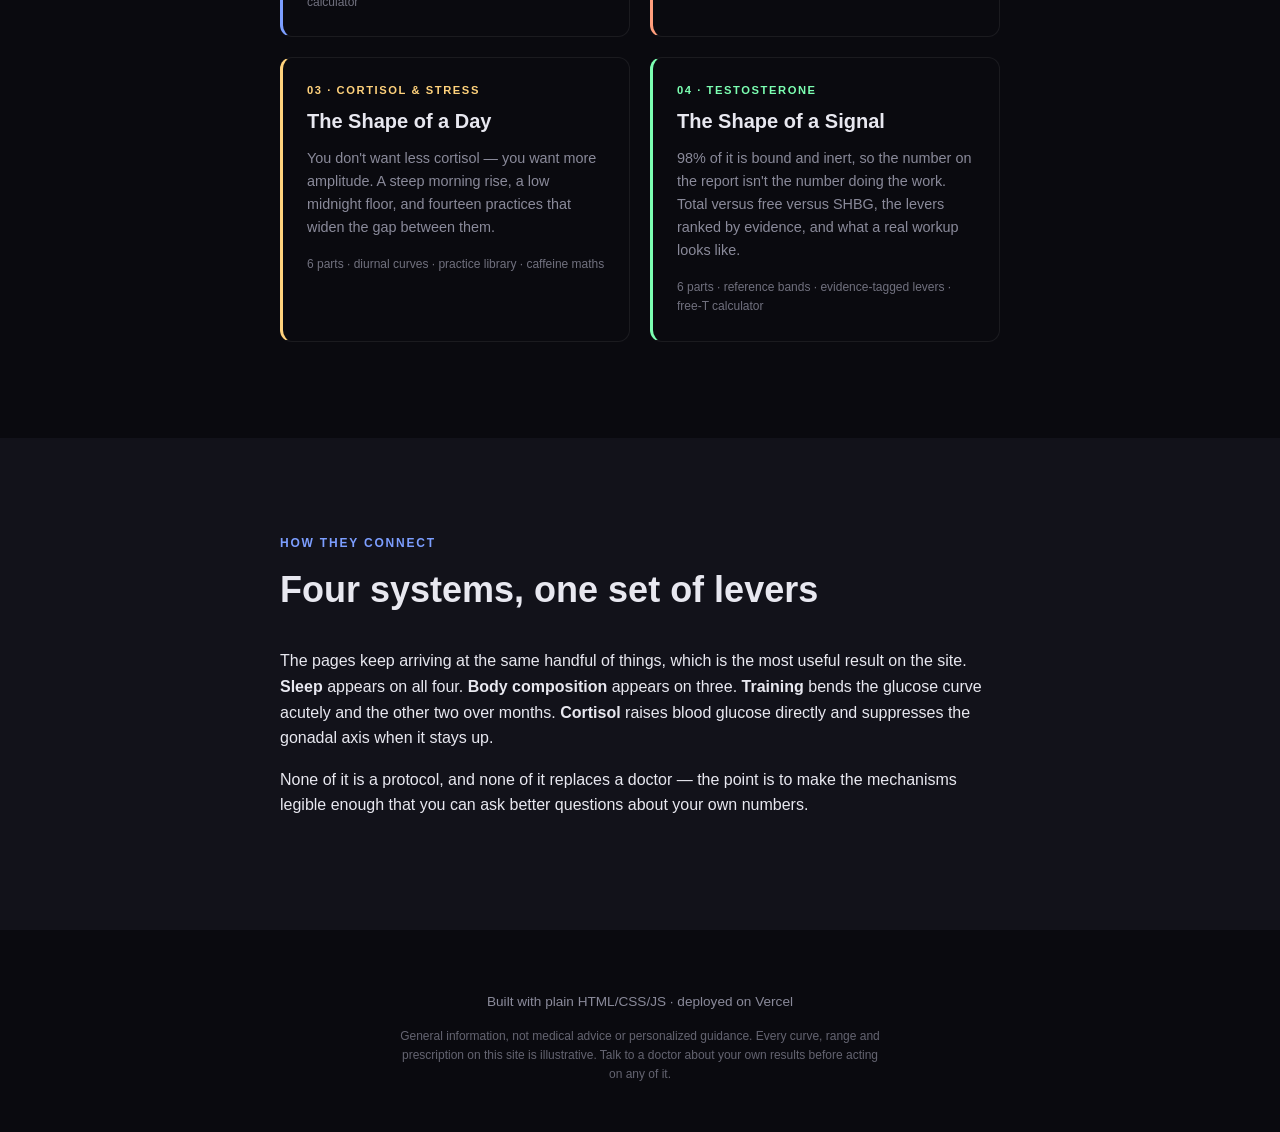
==== commit 5acc8d92: "Four Curves: add the cortisol and testosterone essays Turns the single training essay into a four-es" ====
--- a/index.html
+++ b/index.html
@@ -3,255 +3,130 @@
 <head>
   <meta charset="UTF-8" />
   <meta name="viewport" content="width=device-width, initial-scale=1.0" />
-  <title>The Shape of a Session</title>
-  <meta name="description" content="A scroll-driven guide to training: intensity zones, an exercise library with step-by-step instructions, a weekly template, and a place to log your own numbers." />
+  <title>Four Curves</title>
+  <meta name="description" content="Four scroll-driven essays on things you can actually measure and change: glucose, training, cortisol, and testosterone." />
   <link rel="stylesheet" href="style.css" />
-  <link rel="stylesheet" href="exercise.css" />
+  <link rel="stylesheet" href="components.css" />
 </head>
 <body>
 
-  <!-- HERO -->
+  <nav class="site-nav" aria-label="Essays">
+    <a class="site-nav-brand" href="index.html" aria-current="page">Four Curves</a>
+    <div class="site-nav-links">
+      <a href="glucose.html">Glucose</a>
+      <a href="training.html">Training</a>
+      <a href="cortisol.html">Cortisol</a>
+      <a href="testosterone.html">Testosterone</a>
+    </div>
+  </nav>
+
   <section class="hero">
     <canvas id="hero-canvas" class="hero-canvas" aria-hidden="true"></canvas>
-    <h1>The Shape of a Session</h1>
-    <p class="subtitle">Every set is an instruction to the body. This page is what each one says — and exactly how to perform it.</p>
+    <h1>Four Curves</h1>
+    <p class="subtitle">Averages hide the thing worth changing. Four essays about the shapes underneath them — and what actually moves each one.</p>
     <div class="scroll-cue">scroll ↓</div>
   </section>
 
-  <!-- SECTION 1: intro text -->
   <section class="reveal" id="part-1">
     <div class="section-inner">
-      <p class="eyebrow">01 · THE PREMISE</p>
-      <h2>Part One — Muscle is the biggest glucose sink you own</h2>
+      <p class="eyebrow">THE IDEA</p>
+      <h2>Same method, four systems</h2>
       <p>
-        Skeletal muscle takes up the large majority of the glucose your body
-        clears after a meal, and it has a second door for doing it. Insulin
-        opens one. <strong>Contraction opens the other</strong> — the same
-        GLUT4 transporters move to the cell surface when a muscle works,
-        whether or not insulin shows up.
+        Each page takes one measurable thing, shows the curve rather than the
+        average, explains the mechanism underneath it, and then gets
+        practical: what moves it, how to do those things properly, and a
+        place to put your own numbers.
       </p>
       <p>
-        That's why a ten-minute walk bends a post-meal curve, and why
-        resistance training pays out over months: a session empties muscle
-        glycogen and leaves it hungry, while more lean mass means a bigger
-        tank to fill next time. One is the acute effect, the other is the
-        adaptation. You want both.
-      </p>
-      <p>
-        What follows is the practical half — the <strong>zones</strong>
-        worth training in, the four <strong>schools</strong> most of this
-        advice descends from, a <strong>library of movements</strong> with
-        step-by-step instructions, four <strong>weekly templates</strong>
-        that hold them, and a place to keep <strong>your own numbers</strong>.
-      </p>
-    </div>
-  </section>
-
-  <!-- SECTION 2: intensity zones chart + mechanism diagram -->
-  <section class="reveal" id="part-2">
-    <div class="section-inner">
-      <p class="eyebrow">02 · THE ZONES</p>
-      <h2>Part Two — Not all effort is the same effort</h2>
-      <p>
-        Intensity is usually described as a percentage of maximum heart rate.
-        The bands below are the common five-zone model, with the fuel mix and
-        the reason you'd train in each. Rough estimate for your max:
-        <code>208 − 0.7 × age</code> — a lab test is better, but this is
-        close enough to aim with.
-      </p>
-      <div class="chart-wrap">
-        <svg id="zones-chart" viewBox="0 0 800 440" preserveAspectRatio="xMidYMid meet"></svg>
-      </div>
-      <p class="caption">
-        Most weekly volume belongs low (Zone 2 conversational work), a small
-        slice belongs high (Zone 4-5 intervals), and the middle is where
-        people accidentally live — hard enough to accumulate fatigue, easy
-        enough to skip the adaptation either end would have given them.
+        Nothing you enter leaves your browser. Every panel on this site
+        stores to <code>localStorage</code> on your own device — there's no
+        backend, no account, and nothing to sign up for.
       </p>
 
-      <div class="diagram-block">
-        <p class="eyebrow">THE MECHANISM</p>
-        <h3>Two doors into the muscle cell</h3>
-        <svg id="uptake-diagram" viewBox="0 0 520 400" preserveAspectRatio="xMidYMid meet"></svg>
-      </div>
-      <p class="caption">
-        The insulin-independent path is why movement still works on days when
-        insulin signalling is blunted — and why the walk matters most right
-        after the meal, not four hours later.
-      </p>
-    </div>
-  </section>
+      <div class="essay-grid">
+        <a class="essay-card" href="glucose.html" style="--essay: #7c9eff">
+          <p class="essay-kicker">01 · Glucose &amp; A1c</p>
+          <h3>The Shape of a Spike</h3>
+          <p class="essay-blurb">
+            A1c gives you a three-month average that can look fine while
+            you're spiking to 180 every afternoon. Post-meal curves, glycemic
+            load, food pairing, and turning a lab panel into a plan.
+          </p>
+          <p class="essay-meta">5 parts · post-meal curves · GL comparison · HOMA-IR calculator</p>
+        </a>
 
-  <!-- SECTION 3: the schools -->
-  <section class="reveal" id="part-3">
-    <div class="section-inner">
-      <p class="eyebrow">03 · THE SCHOOLS</p>
-      <h2>Part Three — Four traditions, four answers</h2>
-      <p>
-        Nobody trains from first principles; everybody inherits a school. The
-        four below disagree productively — about how much variety a program
-        needs, about whether intensity or practice drives adaptation, about
-        what tissue you're even training. Each card ends with the movements
-        that school actually programs.
-      </p>
-      <div id="schools" class="schools-grid"></div>
-      <p class="caption">
-        They overlap more than their internet arguments suggest. A hinge is a
-        hinge whether the load is a barbell or a bell; the disagreement is
-        about dose, variety, and what gets measured.
-      </p>
-    </div>
-  </section>
+        <a class="essay-card" href="training.html" style="--essay: #ff9e7c">
+          <p class="essay-kicker">02 · Training</p>
+          <h3>The Shape of a Session</h3>
+          <p class="essay-blurb">
+            Muscle is the largest glucose sink you own, and contraction opens
+            a door insulin doesn't need. Intensity zones, four schools of
+            training, 32 movements with full instructions, four weekly
+            templates.
+          </p>
+          <p class="essay-meta">6 parts · zone chart · movement library · 1RM calculator</p>
+        </a>
 
-  <!-- SECTION 4: the exercise library -->
-  <section class="reveal" id="part-4">
-    <div class="section-inner">
-      <p class="eyebrow">04 · THE LIBRARY</p>
-      <h2>Part Four — The movements, and how to do them</h2>
-      <p>
-        Thirty-two movements drawn from all four schools. Each card carries
-        what the movement is for, a numbered set of instructions, the cues
-        that fix the usual mistakes, and a starting prescription. Filter by
-        pattern or by school, or narrow to what you can do with no equipment
-        at all.
-      </p>
+        <a class="essay-card" href="cortisol.html" style="--essay: #ffd27c">
+          <p class="essay-kicker">03 · Cortisol &amp; stress</p>
+          <h3>The Shape of a Day</h3>
+          <p class="essay-blurb">
+            You don't want less cortisol — you want more amplitude. A steep
+            morning rise, a low midnight floor, and fourteen practices that
+            widen the gap between them.
+          </p>
+          <p class="essay-meta">6 parts · diurnal curves · practice library · caffeine maths</p>
+        </a>
 
-      <div class="library-controls">
-        <div id="school-filters" class="filter-row" role="group" aria-label="Filter by school"></div>
-        <div id="category-filters" class="filter-row" role="group" aria-label="Filter by movement pattern"></div>
-        <div class="filter-row">
-          <button id="bodyweight-toggle" class="toggle-btn" type="button">Bodyweight only</button>
-          <button id="expand-all" class="toggle-btn" type="button">Expand all</button>
-        </div>
-        <p id="library-count" class="caption"></p>
-      </div>
-
-      <div id="exercise-library" class="exercise-library"></div>
-    </div>
-  </section>
-
-  <!-- SECTION 5: the weekly templates -->
-  <section class="reveal" id="part-5">
-    <div class="section-inner">
-      <p class="eyebrow">05 · THE WEEK</p>
-      <h2>Part Five — Four weeks, one per school</h2>
-      <p>
-        The same seven days, arranged four ways. Pick a template to see how
-        each tradition spends a week, then click a day for the session it's
-        asking for.
-      </p>
-
-      <div id="program-picker" class="filter-row" role="group" aria-label="Choose a weekly template"></div>
-      <p id="program-blurb" class="caption program-blurb"></p>
-
-      <div id="week-plan" class="week-plan"></div>
-      <div id="day-detail" class="day-detail"></div>
-
-      <div class="rules-block">
-        <h3>How any of them progresses</h3>
-        <ol class="rules-list">
-          <li>
-            <strong>Add reps before weight.</strong> Work the top of the rep
-            range on every set, then add the smallest load available and
-            drop back to the bottom of the range.
-          </li>
-          <li>
-            <strong>Leave 1-3 reps in reserve.</strong> Stop a set when you
-            could still do a couple more clean ones. Grinding to failure on
-            every set buys fatigue, not adaptation.
-          </li>
-          <li>
-            <strong>Hold the easy days easy.</strong> Zone 2 that creeps into
-            Zone 3 is the most common way to make a week harder without
-            making it better.
-          </li>
-          <li>
-            <strong>Deload every 4-6 weeks.</strong> Same movements, ~60% of
-            the usual sets, for one week. It's part of the plan, not a
-            failure of it.
-          </li>
-        </ol>
+        <a class="essay-card" href="testosterone.html" style="--essay: #7cffb2">
+          <p class="essay-kicker">04 · Testosterone</p>
+          <h3>The Shape of a Signal</h3>
+          <p class="essay-blurb">
+            98% of it is bound and inert, so the number on the report isn't
+            the number doing the work. Total versus free versus SHBG, the
+            levers ranked by evidence, and what a real workup looks like.
+          </p>
+          <p class="essay-meta">6 parts · reference bands · evidence-tagged levers · free-T calculator</p>
+        </a>
       </div>
     </div>
   </section>
 
-  <!-- SECTION 6: make it yours -->
-  <section class="reveal" id="part-6">
+  <section class="reveal" id="part-2">
     <div class="section-inner">
-      <p class="eyebrow">06 · THE LOG</p>
-      <h2>Part Six — Your numbers, on your device</h2>
+      <p class="eyebrow">HOW THEY CONNECT</p>
+      <h2>Four systems, one set of levers</h2>
       <p>
-        Estimate a one-rep max from a set you've actually done — the number
-        a linear progression is priced in — get the percentage-based working
-        weights that fall out of it, and tick off this week's sessions. Same rule as the rest of this site: everything
-        below is stored in <code>localStorage</code> and never leaves your
-        browser.
+        The pages keep arriving at the same handful of things, which is the
+        most useful result on the site. <strong>Sleep</strong> appears on all
+        four. <strong>Body composition</strong> appears on three.
+        <strong>Training</strong> bends the glucose curve acutely and the
+        other two over months. <strong>Cortisol</strong> raises blood glucose
+        directly and suppresses the gonadal axis when it stays up.
       </p>
-
-      <div class="you-panel">
-        <h3>Estimate a working weight</h3>
-        <p class="caption">
-          Uses the Epley formula — <code>1RM ≈ w × (1 + reps / 30)</code>.
-          It's an estimate, and it drifts badly above about 10 reps. Treat
-          the output as a starting point, not a target to test.
-        </p>
-
-        <form id="oneRM-form" class="labs-form">
-          <label>
-            <span>Exercise</span>
-            <input type="text" id="input-lift" placeholder="e.g. Goblet squat" />
-          </label>
-          <label>
-            <span>Weight lifted</span>
-            <input type="number" step="0.5" min="0" id="input-weight" placeholder="e.g. 60" />
-          </label>
-          <label>
-            <span>Reps completed</span>
-            <input type="number" step="1" min="1" max="15" id="input-reps" placeholder="e.g. 8" />
-          </label>
-        </form>
-        <div id="oneRM-result" class="homa-result"></div>
-        <div id="percent-table" class="percent-table"></div>
-
-        <h3 class="panel-heading">This week's sessions</h3>
-        <p class="caption">
-          The slots follow whichever template you picked in Part Five —
-          switch template and the checkboxes follow. Ticks are saved per
-          template.
-        </p>
-        <div id="session-checks" class="session-checks"></div>
-        <div id="session-summary" class="session-summary"></div>
-
-        <button id="clear-training-data" class="toggle-btn" type="button">Clear my data</button>
-      </div>
-
+      <p>
+        None of it is a protocol, and none of it replaces a doctor — the
+        point is to make the mechanisms legible enough that you can ask
+        better questions about your own numbers.
+      </p>
     </div>
   </section>
 
   <footer>
     <p>Built with plain HTML/CSS/JS · deployed on Vercel</p>
     <p class="disclaimer">
-      General training information, not medical advice or personalized
-      programming. Loads, ranges, and zone models are illustrative starting
-      points — check with a doctor before starting a new program, especially
-      with existing cardiac, metabolic, or joint conditions.
+      General information, not medical advice or personalized guidance. Every
+      curve, range and prescription on this site is illustrative. Talk to a
+      doctor about your own results before acting on any of it.
     </p>
   </footer>
 
-  <nav class="chapter-nav" id="chapter-nav" aria-label="Section navigator">
-    <div class="chapter-count">
-      <span id="chapter-current">01</span><span class="chapter-total"> / 06</span>
-    </div>
-    <div class="chapter-dots">
-      <button class="chapter-dot" data-target="part-1" aria-label="Jump to Part One"></button>
-      <button class="chapter-dot" data-target="part-2" aria-label="Jump to Part Two"></button>
-      <button class="chapter-dot" data-target="part-3" aria-label="Jump to Part Three"></button>
-      <button class="chapter-dot" data-target="part-4" aria-label="Jump to Part Four"></button>
-      <button class="chapter-dot" data-target="part-5" aria-label="Jump to Part Five"></button>
-      <button class="chapter-dot" data-target="part-6" aria-label="Jump to Part Six"></button>
-    </div>
-  </nav>
-
-  <script type="module" src="js/exercise/main.js"></script>
+  <script type="module" src="js/shared/hero/index.js"></script>
+  <script type="module">
+    import { initReveal } from "./js/shared/reveal.js";
+    import { initHero } from "./js/shared/hero/index.js";
+    initReveal();
+    initHero();
+  </script>
 </body>
 </html>
--- a/components.css
+++ b/components.css
@@ -0,0 +1,726 @@
+/* exercise.html — components that don't exist on the nutrition page.
+   Everything here layers on top of style.css and reuses its variables. */
+
+/* --- shared bits ---------------------------------------------------- */
+.tag {
+  display: inline-block;
+  font-size: 0.75rem;
+  padding: 0.15rem 0.6rem;
+  border-radius: 999px;
+  background: rgba(124, 158, 255, 0.14);
+  color: var(--accent);
+  white-space: nowrap;
+}
+
+.tag.subtle {
+  background: rgba(255, 255, 255, 0.05);
+  color: var(--muted);
+}
+
+.tag.school-tag {
+  background: color-mix(in srgb, var(--school) 16%, transparent);
+  color: var(--school);
+}
+
+.detail-label {
+  margin: 1.25rem 0 0.35rem;
+  font-size: 0.7rem;
+  font-weight: 600;
+  letter-spacing: 0.14em;
+  text-transform: uppercase;
+  color: var(--muted);
+}
+
+.detail-text {
+  margin: 0;
+  font-size: 0.9rem;
+  color: var(--text);
+}
+
+a {
+  color: var(--accent);
+  text-decoration-color: rgba(124, 158, 255, 0.4);
+}
+
+/* --- Part Two: zone chart labels ------------------------------------ */
+#zones-chart { width: 100%; height: auto; display: block; }
+
+.zone-name { fill: var(--text); font-size: 13px; font-weight: 600; }
+.zone-sub { fill: var(--muted); font-size: 11px; }
+.zone-feel { fill: var(--muted); font-size: 11px; }
+.uptake-heading { font-size: 13px; font-weight: 700; letter-spacing: 0.04em; }
+
+/* --- Part Three: the schools ---------------------------------------- */
+.schools-grid {
+  margin-top: 2rem;
+  display: grid;
+  grid-template-columns: repeat(auto-fit, minmax(300px, 1fr));
+  gap: 1.25rem;
+}
+
+.school-card {
+  display: flex;
+  flex-direction: column;
+  padding: 1.5rem;
+  background: var(--bg);
+  border: 1px solid rgba(255, 255, 255, 0.07);
+  border-top: 3px solid var(--school);
+  border-radius: 12px;
+}
+
+.school-head h3 {
+  margin: 0;
+  font-size: 1.15rem;
+  color: var(--school);
+}
+
+.school-lineage {
+  margin: 0.15rem 0 0;
+  font-size: 0.78rem;
+  letter-spacing: 0.06em;
+  text-transform: uppercase;
+  color: var(--muted);
+}
+
+.school-thesis {
+  margin: 1rem 0 0;
+  font-size: 0.9rem;
+  line-height: 1.6;
+}
+
+.school-verdict {
+  margin: 1.25rem 0 0;
+  display: grid;
+  grid-template-columns: auto 1fr;
+  gap: 0.35rem 0.85rem;
+  font-size: 0.85rem;
+}
+
+.school-verdict dt {
+  color: var(--muted);
+  font-size: 0.7rem;
+  letter-spacing: 0.12em;
+  text-transform: uppercase;
+  padding-top: 0.15rem;
+}
+
+.school-verdict dd { margin: 0; color: var(--text); }
+
+.school-jump {
+  margin-top: auto;
+  align-self: flex-start;
+}
+
+.school-jump:hover { border-color: var(--school); color: var(--school); }
+
+/* --- Part Four: the library ----------------------------------------- */
+.library-controls { margin-top: 2rem; }
+
+.filter-row {
+  display: flex;
+  flex-wrap: wrap;
+  gap: 0.5rem;
+  margin-bottom: 0.75rem;
+}
+
+.filter-chip { margin-top: 0; }
+
+.school-chip.active {
+  background: color-mix(in srgb, var(--school) 15%, transparent);
+  border-color: var(--school);
+  color: var(--school);
+}
+
+#library-count { margin-top: 0.25rem; }
+
+.exercise-library {
+  margin-top: 1.5rem;
+  display: flex;
+  flex-direction: column;
+  gap: 0.75rem;
+}
+
+.exercise-card {
+  background: var(--bg);
+  border: 1px solid rgba(255, 255, 255, 0.07);
+  border-radius: 12px;
+  padding: 1rem 1.25rem 1.1rem;
+  transition: border-color 0.2s ease, background 0.2s ease;
+}
+
+.exercise-card:hover { border-color: rgba(124, 158, 255, 0.35); }
+
+.exercise-card.open {
+  border-color: var(--accent);
+  background: rgba(124, 158, 255, 0.04);
+}
+
+.exercise-head {
+  display: flex;
+  align-items: center;
+  justify-content: space-between;
+  gap: 1rem;
+  width: 100%;
+  padding: 0;
+  background: none;
+  border: none;
+  color: inherit;
+  font: inherit;
+  text-align: left;
+  cursor: pointer;
+}
+
+.exercise-title {
+  display: flex;
+  flex-direction: column;
+  gap: 0.15rem;
+}
+
+.exercise-name {
+  font-size: 1.05rem;
+  font-weight: 600;
+  color: var(--text);
+}
+
+.exercise-meta {
+  font-size: 0.78rem;
+  color: var(--muted);
+}
+
+.exercise-chevron {
+  color: var(--muted);
+  font-size: 0.9rem;
+  transition: transform 0.2s ease, color 0.2s ease;
+}
+
+.exercise-card.open .exercise-chevron {
+  transform: rotate(180deg);
+  color: var(--accent);
+}
+
+.exercise-summary {
+  display: flex;
+  flex-wrap: wrap;
+  gap: 0.4rem;
+  margin-top: 0.75rem;
+}
+
+.exercise-detail {
+  margin-top: 1rem;
+  padding-top: 1rem;
+  border-top: 1px solid rgba(255, 255, 255, 0.07);
+}
+
+.exercise-why {
+  margin: 0;
+  font-size: 0.92rem;
+  color: var(--text);
+}
+
+.step-list,
+.cue-list {
+  margin: 0;
+  padding-left: 1.25rem;
+  font-size: 0.88rem;
+  color: var(--text);
+}
+
+.step-list li,
+.cue-list li { margin-bottom: 0.4rem; }
+
+.cue-list { color: var(--muted); }
+
+/* --- Part Five: the week -------------------------------------------- */
+.program-blurb { margin-top: 0.25rem; }
+
+.week-plan {
+  margin-top: 1.5rem;
+  display: grid;
+  grid-template-columns: repeat(7, 1fr);
+  gap: 0.5rem;
+}
+
+.day-card {
+  display: flex;
+  flex-direction: column;
+  gap: 0.3rem;
+  padding: 0.75rem 0.5rem;
+  min-height: 110px;
+  background: var(--bg);
+  border: 1px solid rgba(255, 255, 255, 0.08);
+  border-radius: 10px;
+  color: var(--text);
+  font: inherit;
+  text-align: left;
+  cursor: pointer;
+  transition: border-color 0.2s ease, background 0.2s ease, transform 0.15s ease;
+}
+
+.day-card:hover { transform: translateY(-2px); }
+
+.day-card[data-kind="lift"] { border-left: 3px solid var(--accent); }
+.day-card[data-kind="hard"] { border-left: 3px solid var(--high); }
+.day-card[data-kind="easy"] { border-left: 3px solid var(--ok); }
+.day-card[data-kind="off"] { border-left: 3px solid rgba(255, 255, 255, 0.2); }
+
+.day-card.active {
+  border-color: var(--accent);
+  background: rgba(124, 158, 255, 0.08);
+}
+
+.day-name {
+  font-size: 0.75rem;
+  letter-spacing: 0.1em;
+  text-transform: uppercase;
+  color: var(--muted);
+}
+
+.day-title { font-size: 0.85rem; line-height: 1.35; }
+
+.day-duration {
+  margin-top: auto;
+  font-size: 0.72rem;
+  color: var(--muted);
+}
+
+.day-detail {
+  margin-top: 1.25rem;
+  padding: 1.25rem 1.5rem 1.5rem;
+  background: var(--bg-alt);
+  border: 1px solid rgba(255, 255, 255, 0.07);
+  border-radius: 12px;
+}
+
+.day-detail-head {
+  display: flex;
+  align-items: baseline;
+  justify-content: space-between;
+  gap: 1rem;
+}
+
+.day-detail-head h3 { margin: 0; font-size: 1.1rem; }
+
+.detail-blocks {
+  display: grid;
+  grid-template-columns: repeat(auto-fit, minmax(200px, 1fr));
+  gap: 0.5rem 1.5rem;
+}
+
+.detail-items {
+  margin: 0;
+  padding-left: 1.1rem;
+  font-size: 0.87rem;
+  color: var(--text);
+}
+
+.detail-items li { margin-bottom: 0.3rem; }
+
+.rules-block {
+  margin-top: 2.5rem;
+  padding: 1.5rem;
+  background: var(--bg-alt);
+  border: 1px solid rgba(255, 255, 255, 0.06);
+  border-radius: 12px;
+}
+
+.rules-block h3 { margin: 0 0 0.75rem; font-size: 1.05rem; }
+
+.rules-list {
+  margin: 0;
+  padding-left: 1.25rem;
+  font-size: 0.9rem;
+  color: var(--muted);
+}
+
+.rules-list li { margin-bottom: 0.6rem; }
+.rules-list strong { color: var(--text); }
+
+/* --- Part Six: the log ---------------------------------------------- */
+/* .you-panel h3 sets a margin shorthand, so this needs the same specificity. */
+.you-panel .panel-heading { margin-top: 2.25rem; }
+
+.percent-table { margin-top: 1.25rem; overflow-x: auto; }
+
+.pct-table {
+  width: 100%;
+  border-collapse: collapse;
+  font-size: 0.85rem;
+}
+
+.pct-table th {
+  text-align: left;
+  padding: 0.45rem 0.6rem;
+  color: var(--muted);
+  font-weight: 600;
+  font-size: 0.72rem;
+  letter-spacing: 0.1em;
+  text-transform: uppercase;
+  border-bottom: 1px solid rgba(255, 255, 255, 0.1);
+}
+
+.pct-table td {
+  padding: 0.45rem 0.6rem;
+  border-bottom: 1px solid rgba(255, 255, 255, 0.05);
+}
+
+.pct-weight { color: var(--accent); font-weight: 600; }
+.pct-use { color: var(--muted); }
+
+.session-checks {
+  margin-top: 0.75rem;
+  display: flex;
+  flex-wrap: wrap;
+  gap: 0.75rem 1.5rem;
+}
+
+.session-summary { margin-top: 1rem; }
+
+#clear-training-data { margin-top: 1.5rem; }
+
+/* --- responsive ------------------------------------------------------ */
+@media (max-width: 720px) {
+  .week-plan { grid-template-columns: repeat(2, 1fr); }
+  .day-card { min-height: 96px; }
+  .exercise-head { align-items: flex-start; }
+}
+
+/* --- site nav (all pages) -------------------------------------------- */
+.site-nav {
+  position: sticky;
+  top: 0;
+  z-index: 40;
+  display: flex;
+  align-items: center;
+  justify-content: space-between;
+  gap: 1rem;
+  flex-wrap: wrap;
+  padding: 0.75rem 1.25rem;
+  background: rgba(10, 10, 15, 0.82);
+  backdrop-filter: blur(10px);
+  border-bottom: 1px solid rgba(255, 255, 255, 0.07);
+}
+
+.site-nav-brand {
+  font-size: 0.85rem;
+  font-weight: 600;
+  letter-spacing: 0.12em;
+  text-transform: uppercase;
+  color: var(--text);
+  text-decoration: none;
+}
+
+.site-nav-links {
+  display: flex;
+  flex-wrap: wrap;
+  gap: 0.35rem;
+}
+
+.site-nav-links a {
+  padding: 0.3rem 0.75rem;
+  border-radius: 999px;
+  font-size: 0.82rem;
+  color: var(--muted);
+  text-decoration: none;
+  border: 1px solid transparent;
+  transition: color 0.2s ease, border-color 0.2s ease, background 0.2s ease;
+}
+
+.site-nav-links a:hover {
+  color: var(--text);
+  border-color: rgba(255, 255, 255, 0.15);
+}
+
+.site-nav-links a[aria-current="page"] {
+  color: var(--accent);
+  background: rgba(124, 158, 255, 0.1);
+  border-color: rgba(124, 158, 255, 0.4);
+}
+
+/* The chapter nav would collide with the sticky site nav. */
+.chapter-nav { top: 4.5rem; }
+
+/* --- landing page ----------------------------------------------------- */
+.essay-grid {
+  margin-top: 2.5rem;
+  display: grid;
+  grid-template-columns: repeat(auto-fit, minmax(300px, 1fr));
+  gap: 1.25rem;
+}
+
+.essay-card {
+  display: block;
+  padding: 1.5rem;
+  background: var(--bg);
+  border: 1px solid rgba(255, 255, 255, 0.07);
+  border-left: 3px solid var(--essay);
+  border-radius: 12px;
+  text-decoration: none;
+  color: inherit;
+  transition: transform 0.18s ease, border-color 0.2s ease, background 0.2s ease;
+}
+
+.essay-card:hover {
+  transform: translateY(-3px);
+  background: rgba(255, 255, 255, 0.02);
+}
+
+.essay-kicker {
+  margin: 0 0 0.35rem;
+  font-size: 0.7rem;
+  font-weight: 600;
+  letter-spacing: 0.14em;
+  text-transform: uppercase;
+  color: var(--essay);
+}
+
+.essay-card h3 {
+  margin: 0 0 0.6rem;
+  font-size: 1.25rem;
+  color: var(--text);
+}
+
+.essay-blurb {
+  margin: 0;
+  font-size: 0.9rem;
+  color: var(--muted);
+  line-height: 1.6;
+}
+
+.essay-meta {
+  margin: 1rem 0 0;
+  font-size: 0.75rem;
+  color: var(--muted);
+  opacity: 0.8;
+}
+
+/* --- cortisol: the inputs grid ---------------------------------------- */
+.inputs-grid {
+  margin-top: 2rem;
+  display: grid;
+  grid-template-columns: repeat(auto-fit, minmax(260px, 1fr));
+  gap: 1rem;
+}
+
+.input-card {
+  padding: 1.25rem;
+  background: var(--bg);
+  border: 1px solid rgba(255, 255, 255, 0.06);
+  border-radius: 12px;
+}
+
+.input-head {
+  display: flex;
+  align-items: baseline;
+  gap: 0.6rem;
+}
+
+.input-head h3 {
+  margin: 0;
+  font-size: 1rem;
+  color: var(--text);
+}
+
+.input-arrow {
+  font-size: 1.1rem;
+  font-weight: 700;
+  line-height: 1;
+}
+
+.input-arrow.up { color: var(--high); }
+.input-arrow.down { color: var(--ok); }
+.input-arrow.flat { color: var(--warn); }
+
+.input-effect {
+  margin: 0.4rem 0 0.6rem;
+  font-size: 0.72rem;
+  letter-spacing: 0.08em;
+  text-transform: uppercase;
+  color: var(--muted);
+}
+
+.input-card.wanted .input-effect { color: var(--ok); }
+.input-card.unwanted .input-effect { color: var(--warn); }
+
+.input-detail {
+  margin: 0;
+  font-size: 0.87rem;
+  color: var(--muted);
+  line-height: 1.55;
+}
+
+/* --- cortisol: the day timeline --------------------------------------- */
+.day-timeline { grid-template-columns: repeat(6, 1fr); }
+
+.day-card[data-kind="morning"] { border-left: 3px solid var(--warn); }
+.day-card[data-kind="midday"] { border-left: 3px solid var(--accent); }
+.day-card[data-kind="evening"] { border-left: 3px solid var(--accent-2); }
+
+/* --- cortisol: the check-in ------------------------------------------- */
+.checkin-inputs {
+  margin-top: 1rem;
+  display: flex;
+  flex-wrap: wrap;
+  gap: 1.5rem;
+  align-items: flex-end;
+}
+
+.labs-inline {
+  display: flex;
+  flex-direction: column;
+  gap: 0.35rem;
+  font-size: 0.85rem;
+  color: var(--muted);
+}
+
+.labs-inline input {
+  background: var(--bg);
+  border: 1px solid rgba(255, 255, 255, 0.12);
+  border-radius: 8px;
+  padding: 0.5rem 0.65rem;
+  color: var(--text);
+  font-size: 0.95rem;
+  max-width: 160px;
+}
+
+.stress-picker {
+  display: flex;
+  gap: 0.35rem;
+}
+
+.stress-picker button {
+  width: 34px;
+  height: 34px;
+  border-radius: 8px;
+  border: 1px solid rgba(255, 255, 255, 0.12);
+  background: var(--bg);
+  color: var(--muted);
+  font: inherit;
+  cursor: pointer;
+  transition: border-color 0.2s ease, color 0.2s ease, background 0.2s ease;
+}
+
+.stress-picker button:hover { border-color: var(--accent); }
+
+.stress-picker button.active {
+  border-color: var(--accent);
+  background: rgba(124, 158, 255, 0.15);
+  color: var(--accent);
+}
+
+.checkin-grid {
+  margin-top: 1.5rem;
+  display: grid;
+  grid-template-columns: repeat(7, 1fr);
+  gap: 0.5rem;
+}
+
+.checkin-col {
+  display: flex;
+  flex-direction: column;
+  align-items: center;
+  gap: 0.3rem;
+}
+
+.checkin-bar-track {
+  width: 100%;
+  height: 90px;
+  display: flex;
+  align-items: flex-end;
+  background: rgba(255, 255, 255, 0.03);
+  border-radius: 6px;
+  overflow: hidden;
+}
+
+.checkin-bar {
+  width: 100%;
+  border-radius: 6px 6px 0 0;
+  transition: height 0.25s ease;
+}
+
+.checkin-bar.ok { background: var(--ok); }
+.checkin-bar.warn { background: var(--warn); }
+.checkin-bar.high { background: var(--high); }
+.checkin-bar.empty { background: transparent; }
+
+.checkin-col.today .checkin-bar-track {
+  outline: 1px solid rgba(124, 158, 255, 0.5);
+  outline-offset: 1px;
+}
+
+.checkin-day {
+  font-size: 0.72rem;
+  letter-spacing: 0.08em;
+  color: var(--muted);
+}
+
+.checkin-value { font-size: 0.75rem; color: var(--text); }
+.checkin-stress { font-size: 0.7rem; color: var(--accent-2); letter-spacing: 0.1em; min-height: 1em; }
+
+/* --- testosterone: marker notes and the ledger ------------------------ */
+.marker-notes {
+  margin: 1.5rem 0 0;
+  display: grid;
+  grid-template-columns: auto 1fr;
+  gap: 0.5rem 1.25rem;
+  font-size: 0.87rem;
+}
+
+.marker-notes dt {
+  color: var(--accent);
+  font-weight: 600;
+  white-space: nowrap;
+}
+
+.marker-notes dd {
+  margin: 0;
+  color: var(--muted);
+  line-height: 1.55;
+}
+
+.ledger {
+  margin-top: 2rem;
+  display: grid;
+  grid-template-columns: repeat(auto-fit, minmax(280px, 1fr));
+  gap: 1.25rem;
+}
+
+.ledger-col {
+  padding: 1.5rem;
+  background: var(--bg);
+  border: 1px solid rgba(255, 255, 255, 0.07);
+  border-radius: 12px;
+}
+
+.ledger-col h3 {
+  margin: 0 0 0.75rem;
+  font-size: 1rem;
+}
+
+.ledger-col.credit { border-top: 3px solid var(--ok); }
+.ledger-col.debit { border-top: 3px solid var(--high); }
+.ledger-col.credit h3 { color: var(--ok); }
+.ledger-col.debit h3 { color: var(--high); }
+
+.ledger-col ul {
+  margin: 0;
+  padding-left: 1.1rem;
+  font-size: 0.87rem;
+  color: var(--muted);
+  line-height: 1.55;
+}
+
+.ledger-col li { margin-bottom: 0.55rem; }
+.ledger-col strong { color: var(--text); }
+
+/* --- responsive ------------------------------------------------------- */
+@media (max-width: 820px) {
+  .chapter-nav { display: none; }
+}
+
+@media (max-width: 720px) {
+  .day-timeline { grid-template-columns: repeat(2, 1fr); }
+  .marker-notes { grid-template-columns: 1fr; gap: 0.15rem; }
+  .marker-notes dd { margin-bottom: 0.75rem; }
+  .checkin-grid { gap: 0.3rem; }
+  .site-nav { padding: 0.6rem 0.9rem; }
+}
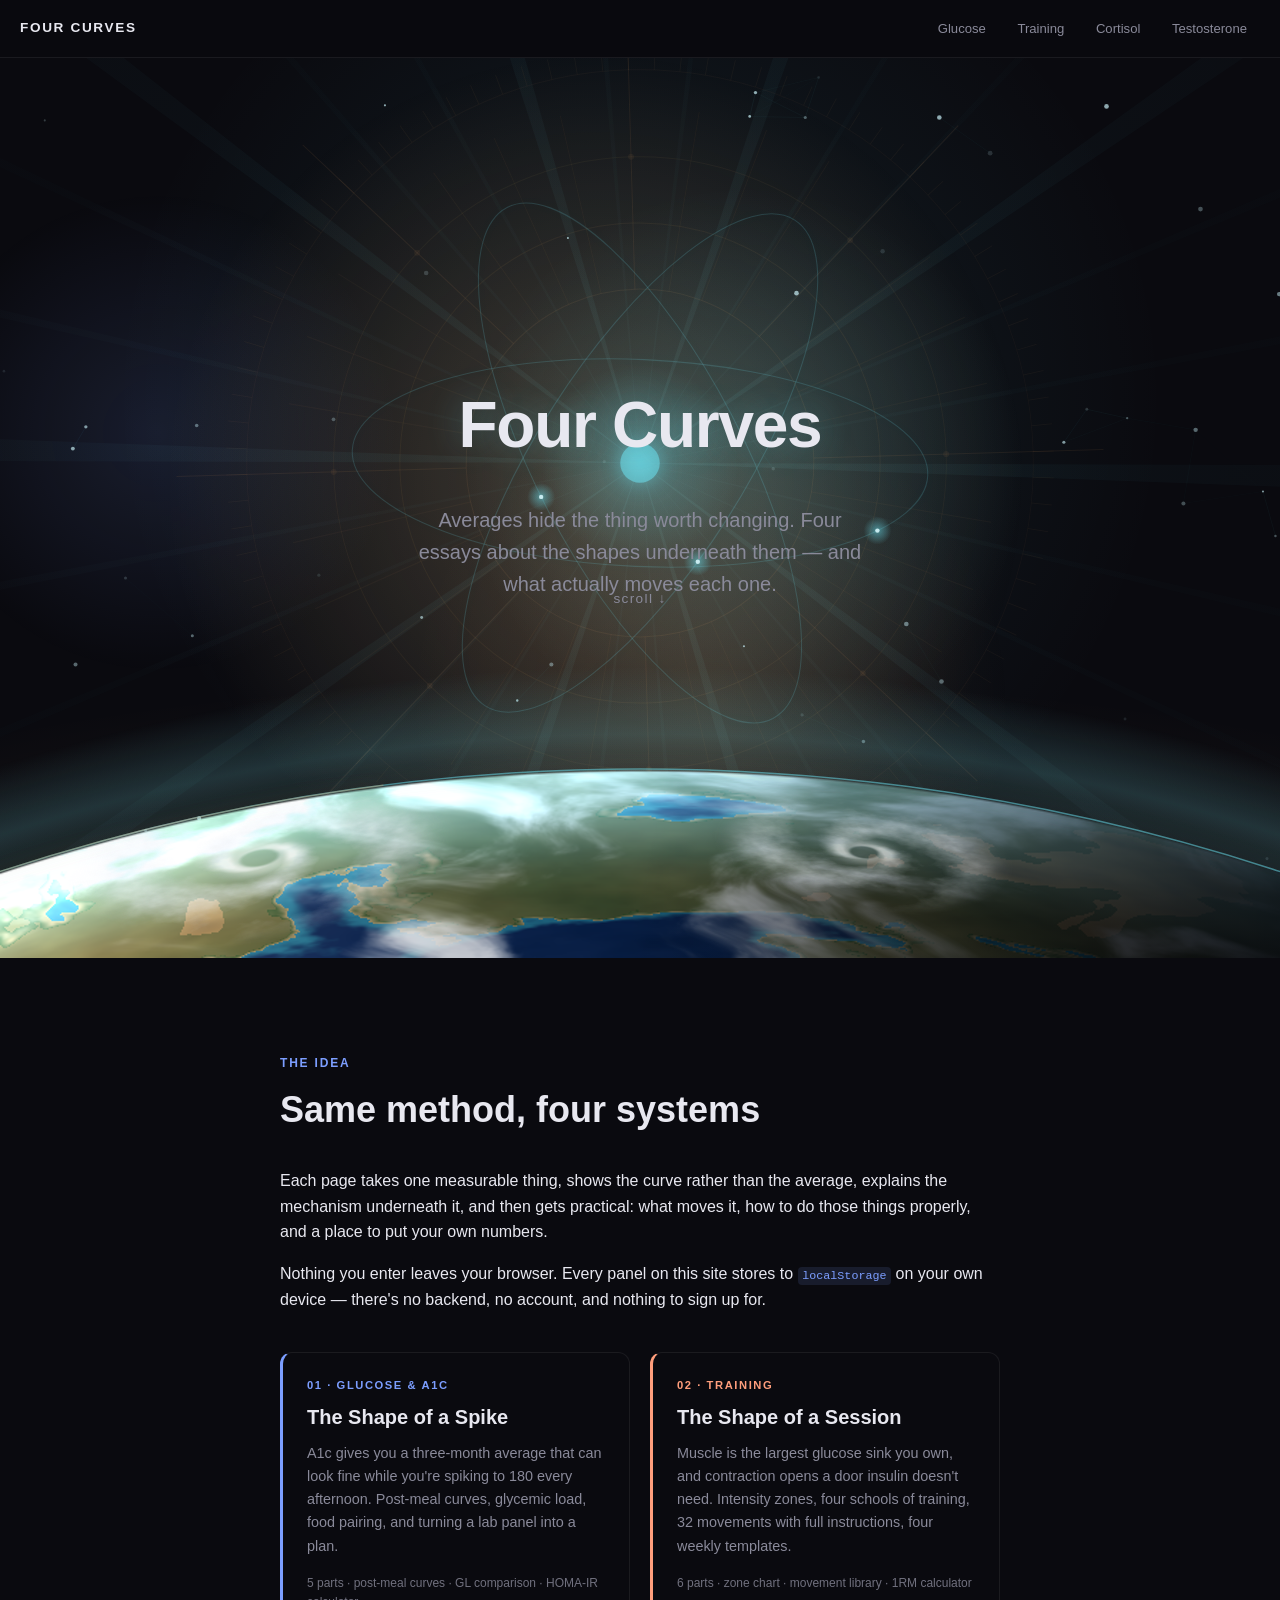
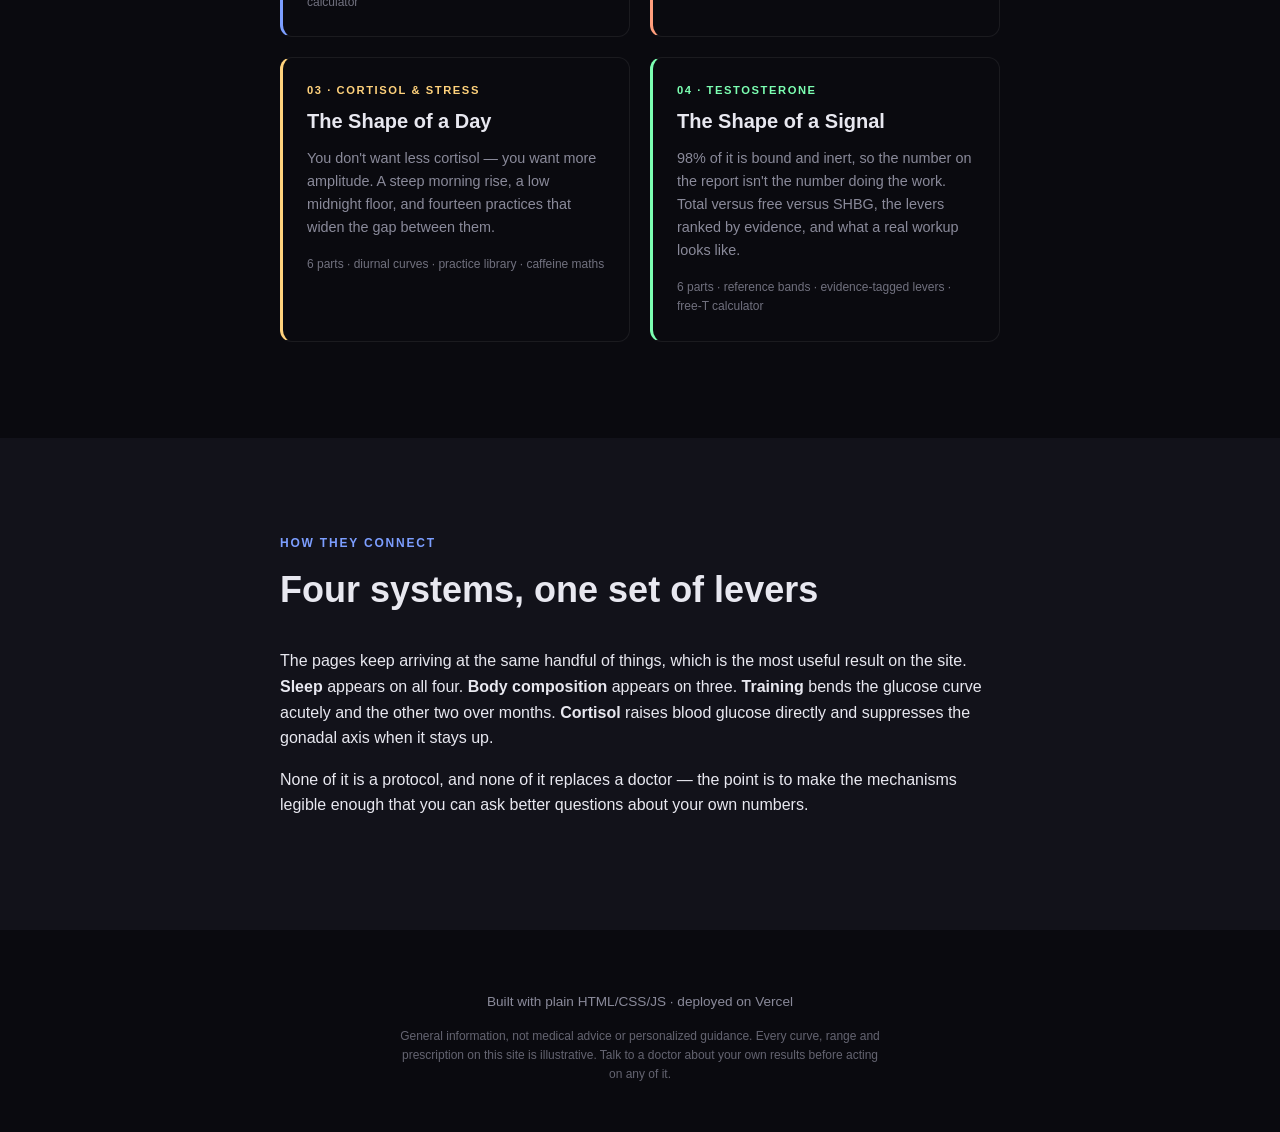
==== commit 444085cf: "Add Open Graph tags and nudge the cortisol chart's unit label Each page now carries og:title, og:des" ====
--- a/index.html
+++ b/index.html
@@ -5,6 +5,12 @@
   <meta name="viewport" content="width=device-width, initial-scale=1.0" />
   <title>Four Curves</title>
   <meta name="description" content="Four scroll-driven essays on things you can actually measure and change: glucose, training, cortisol, and testosterone." />
+  <meta property="og:type" content="website" />
+  <meta property="og:site_name" content="Four Curves" />
+  <meta property="og:title" content="Four Curves" />
+  <meta property="og:description" content="Four scroll-driven essays on things you can actually measure and change: glucose, training, cortisol, and testosterone." />
+  <meta name="twitter:card" content="summary_large_image" />
+  <meta name="theme-color" content="#0a0a0f" />
   <link rel="stylesheet" href="style.css" />
   <link rel="stylesheet" href="components.css" />
 </head>
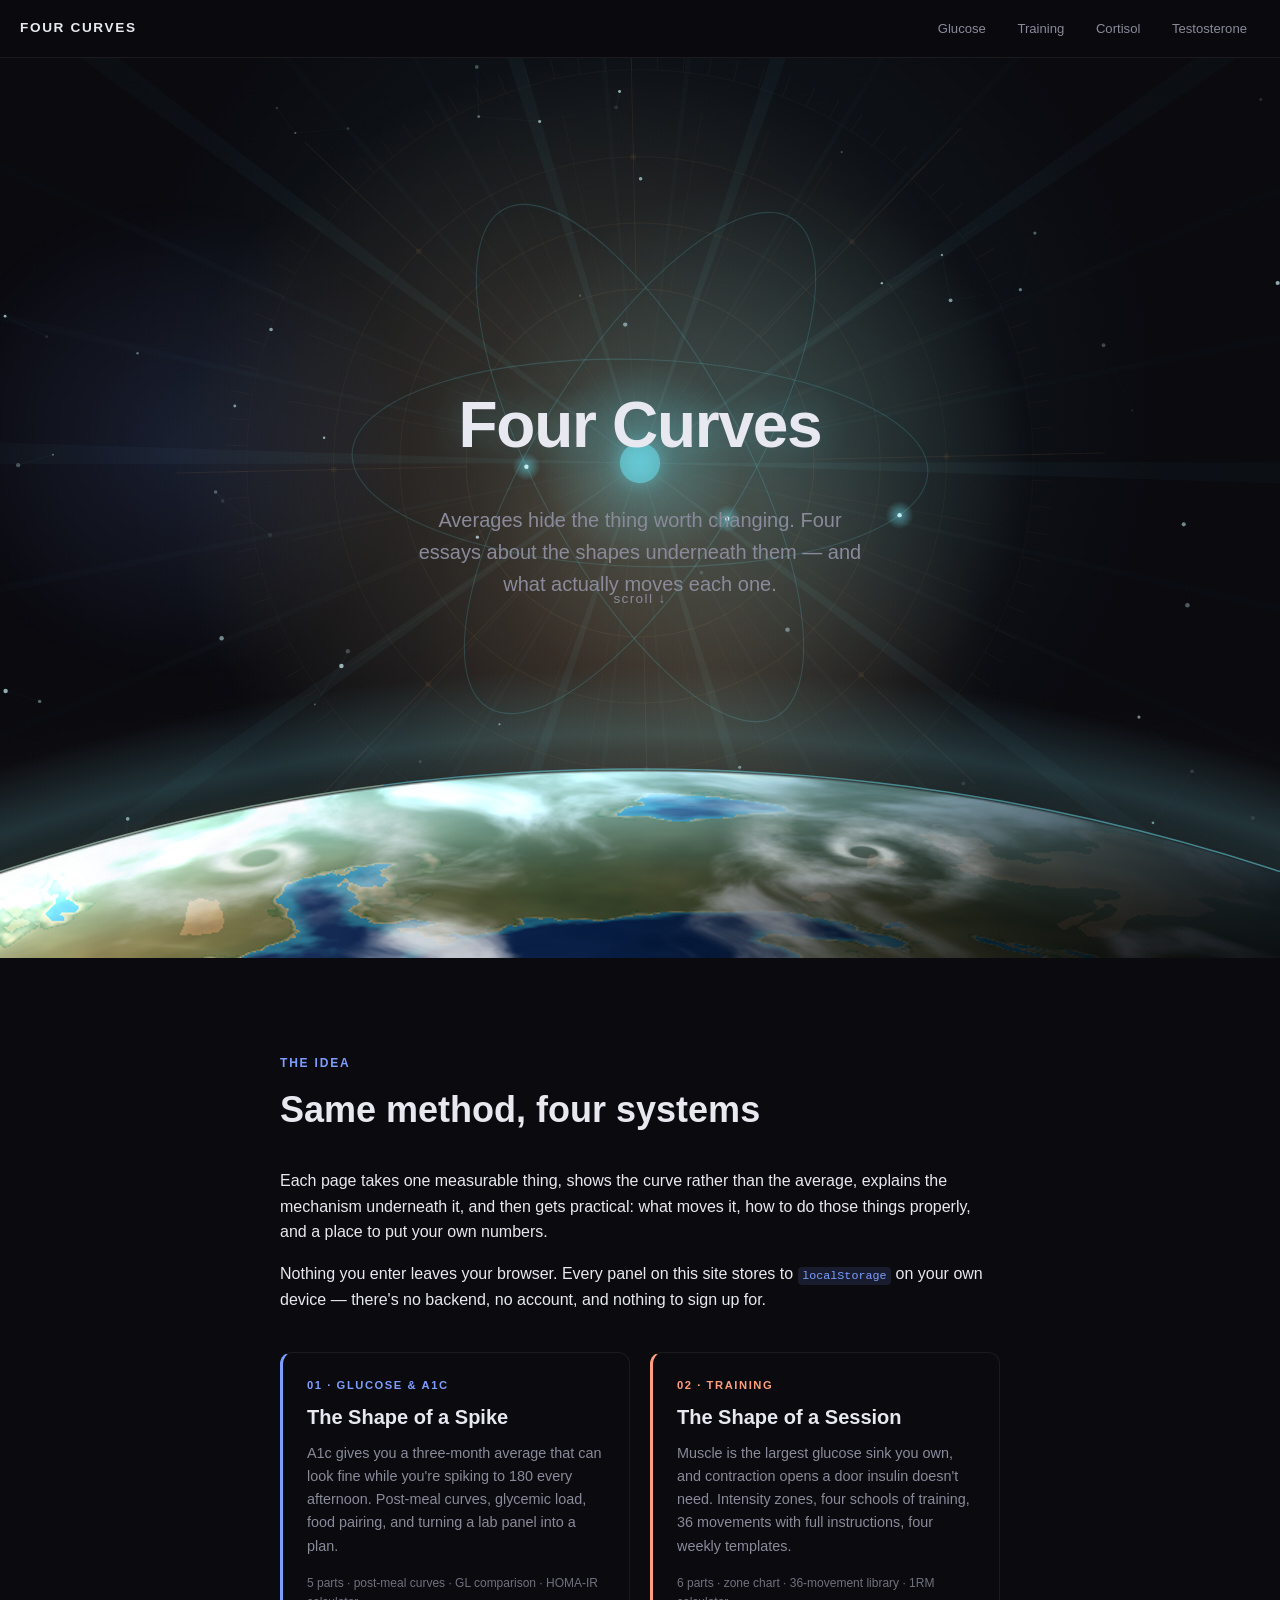
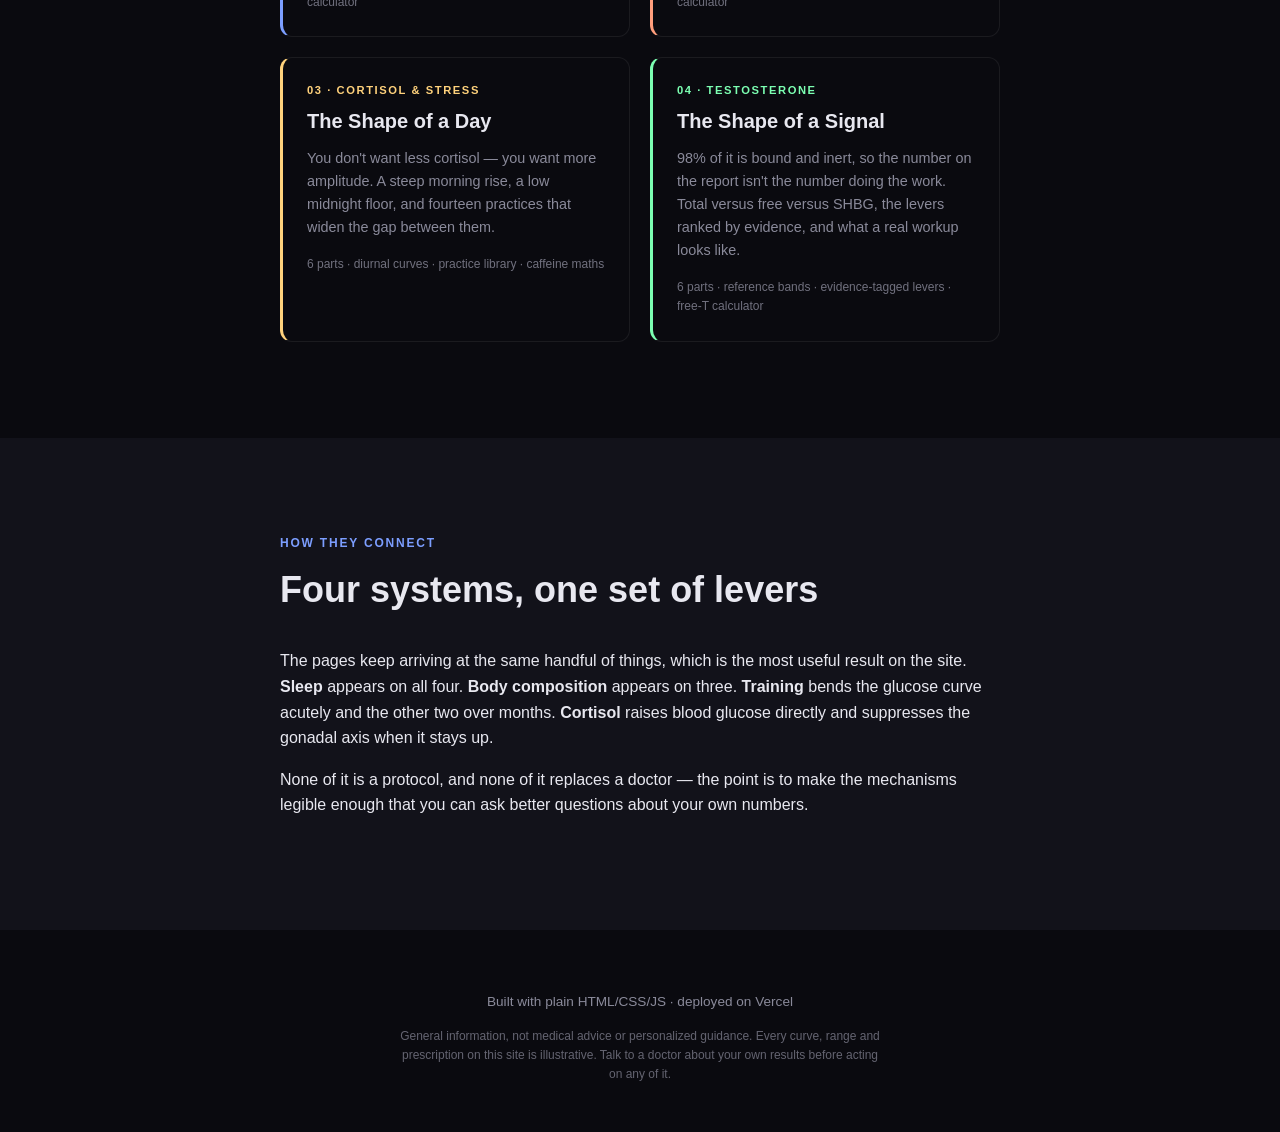
==== commit 79f9c820: "Rebuild the fourth school around the connective-tissue evidence The fascia school was written from p" ====
--- a/index.html
+++ b/index.html
@@ -67,10 +67,10 @@
           <p class="essay-blurb">
             Muscle is the largest glucose sink you own, and contraction opens
             a door insulin doesn't need. Intensity zones, four schools of
-            training, 32 movements with full instructions, four weekly
+            training, 36 movements with full instructions, four weekly
             templates.
           </p>
-          <p class="essay-meta">6 parts · zone chart · movement library · 1RM calculator</p>
+          <p class="essay-meta">6 parts · zone chart · 36-movement library · 1RM calculator</p>
         </a>
 
         <a class="essay-card" href="cortisol.html" style="--essay: #ffd27c">
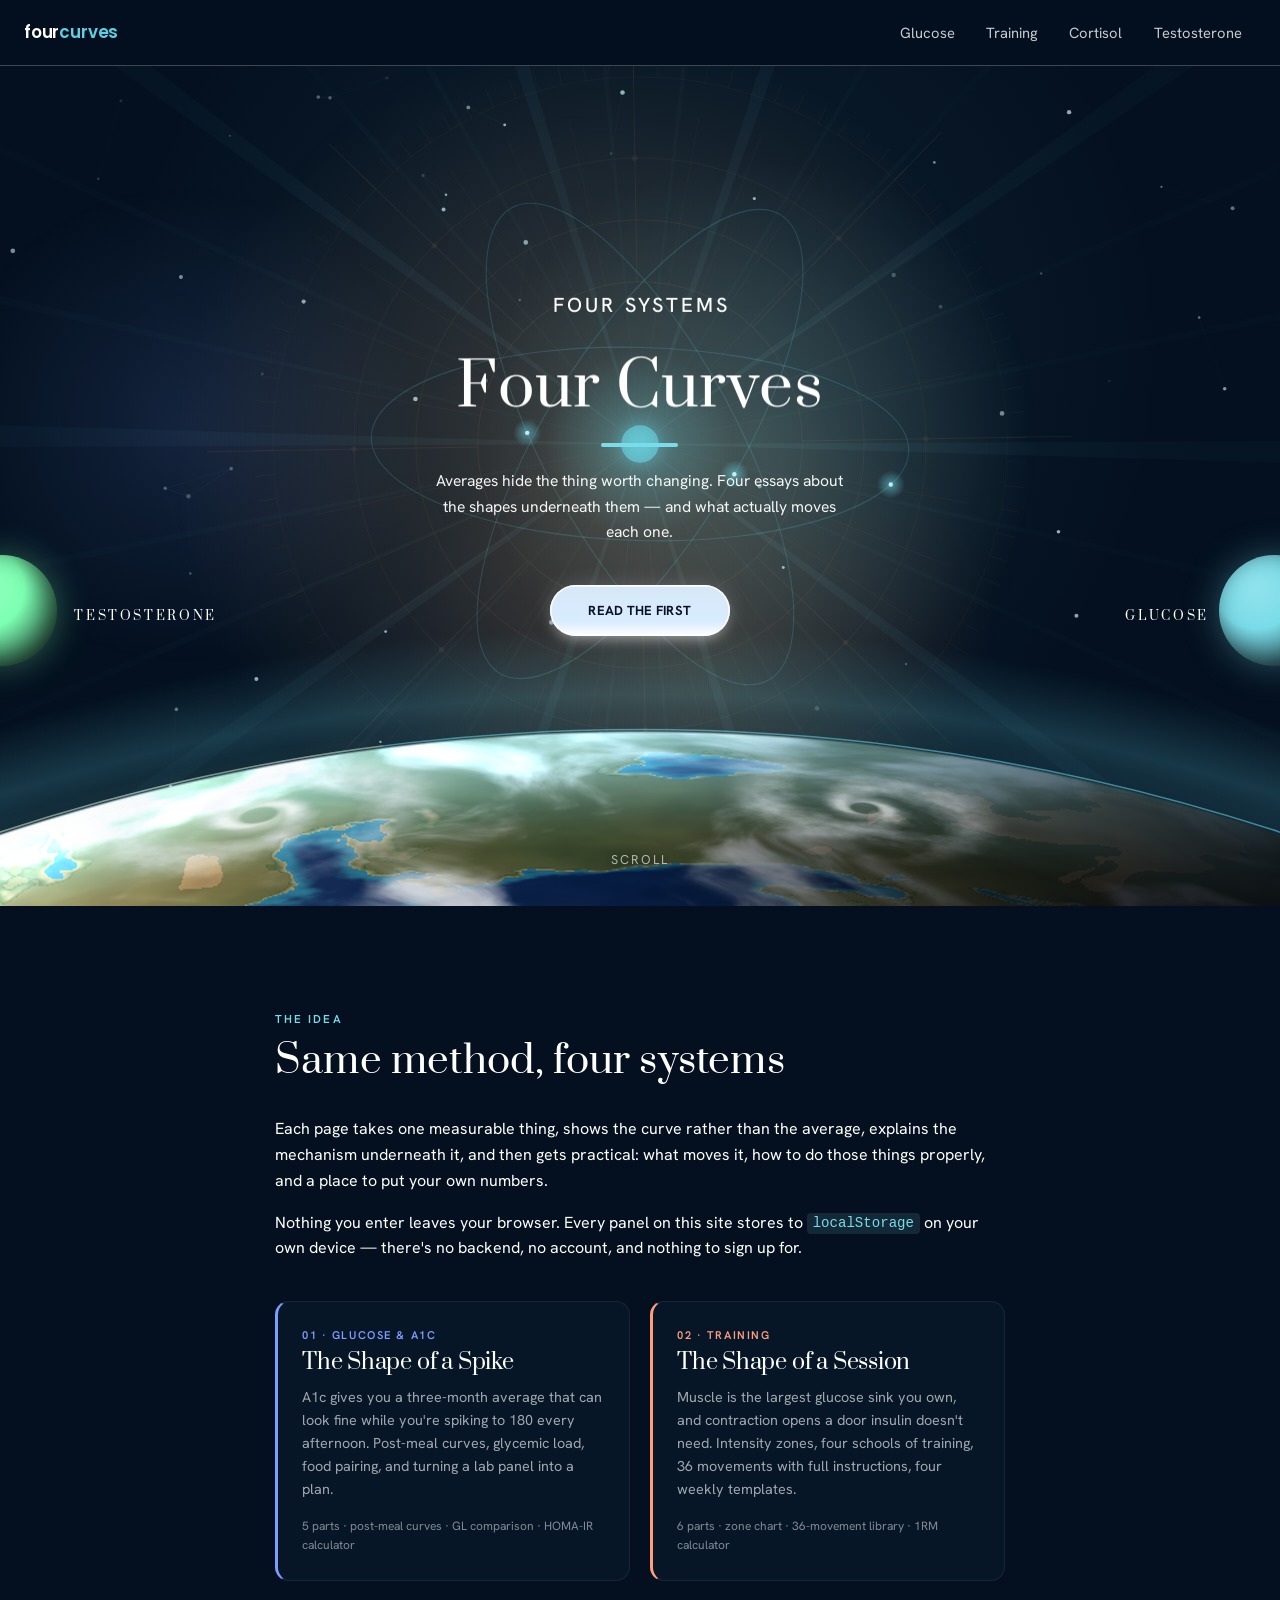
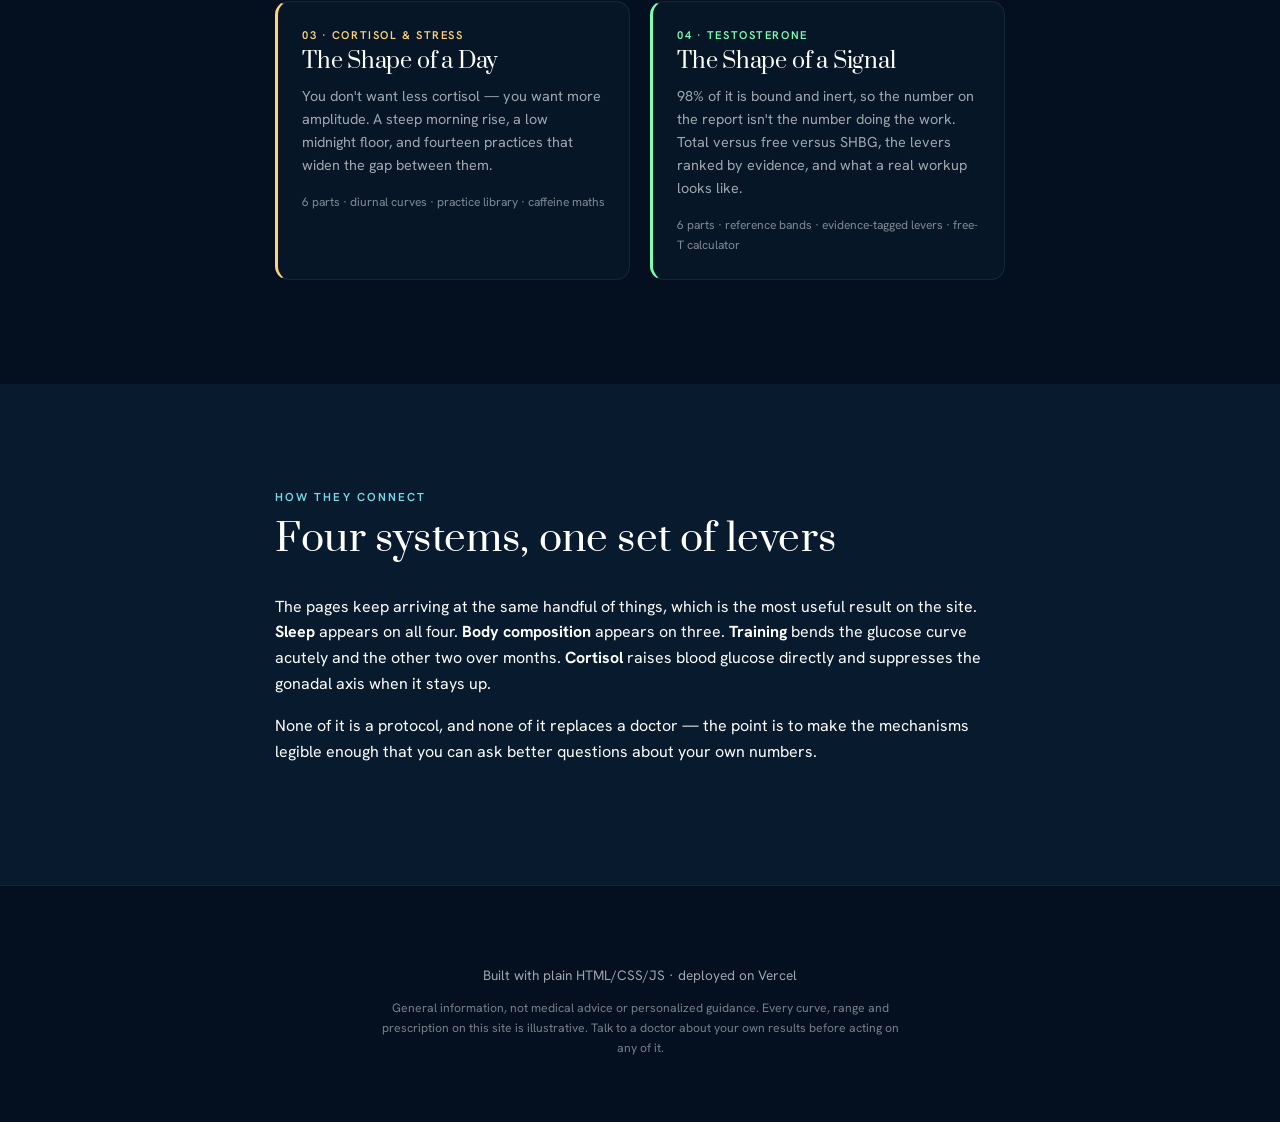
==== commit f3bc8bc7: "Reskin the site on the SpaceEdu design language Lifts the reference hero's language across all five " ====
--- a/index.html
+++ b/index.html
@@ -11,13 +11,25 @@
   <meta property="og:description" content="Four scroll-driven essays on things you can actually measure and change: glucose, training, cortisol, and testosterone." />
   <meta name="twitter:card" content="summary_large_image" />
   <meta name="theme-color" content="#0a0a0f" />
+  <link rel="preconnect" href="https://fonts.googleapis.com" />
+  <link rel="preconnect" href="https://fonts.gstatic.com" crossorigin />
+  <script>
+    /* Blocking on purpose: the first frame must be composed, not a flash of
+       the finished hero. Runs before the stylesheet. */
+    (function(){try{
+      if(!window.matchMedia||!matchMedia('(prefers-reduced-motion: reduce)').matches){
+        document.documentElement.classList.add('anim');
+      }
+    }catch(e){}})();
+  </script>
+  <link href="https://fonts.googleapis.com/css2?family=Prata&family=Hanken+Grotesk:wght@400;500;600;700&family=Poppins:wght@500;600&display=swap" rel="stylesheet" />
   <link rel="stylesheet" href="style.css" />
   <link rel="stylesheet" href="components.css" />
 </head>
 <body>
 
   <nav class="site-nav" aria-label="Essays">
-    <a class="site-nav-brand" href="index.html" aria-current="page">Four Curves</a>
+    <a class="site-nav-brand" href="index.html" aria-current="page">four<i>curves</i></a>
     <div class="site-nav-links">
       <a href="glucose.html">Glucose</a>
       <a href="training.html">Training</a>
@@ -28,9 +40,20 @@
 
   <section class="hero">
     <canvas id="hero-canvas" class="hero-canvas" aria-hidden="true"></canvas>
-    <h1>Four Curves</h1>
-    <p class="subtitle">Averages hide the thing worth changing. Four essays about the shapes underneath them — and what actually moves each one.</p>
-    <div class="scroll-cue">scroll ↓</div>
+    <div class="hero-copy">
+      <p class="h-eyebrow"><span class="ent-mask"><span class="ent-line">FOUR SYSTEMS</span></span></p>
+      <h1 class="h-title"><span class="ent-mask"><span class="ent-line">Four Curves</span></span></h1>
+      <div class="h-rule"><span></span></div>
+      <p class="h-lede">Averages hide the thing worth changing. Four essays about the shapes underneath them &mdash; and what actually moves each one.</p>
+      <div class="h-cta">
+        <a class="orb orb-l" style="--orb: #7cffb2" href="testosterone.html" aria-label="Read Testosterone"></a>
+        <a class="pill" href="glucose.html">READ THE FIRST</a>
+        <a class="orb orb-r" style="--orb: #79dce8" href="glucose.html" aria-label="Read Glucose"></a>
+        <span class="orb-label label-l">TESTOSTERONE</span>
+        <span class="orb-label label-r">GLUCOSE</span>
+      </div>
+    </div>
+    <div class="scroll-cue">scroll</div>
   </section>
 
   <section class="reveal" id="part-1">
@@ -131,8 +154,10 @@
   <script type="module">
     import { initReveal } from "./js/shared/reveal.js";
     import { initHero } from "./js/shared/hero/index.js";
+    import { initEntrance } from "./js/shared/entrance.js";
     initReveal();
     initHero();
+    initEntrance();
   </script>
 </body>
 </html>
--- a/style.css
+++ b/style.css
@@ -1,14 +1,47 @@
+/* Four Curves — foundation.
+   The design language is lifted from the SpaceEdu hero: navy ground, cyan
+   rules, Prata over Hanken Grotesk, glossy white pills, and one scale unit.
+
+   --u is that unit — one design pixel from a 1353-wide reference. Hero
+   geometry is expressed as calc(N * var(--u)) so the whole composition
+   scales as a piece. Body copy below the fold uses ordinary type scales,
+   because an essay has to reflow as it grows; only the hero is a fixed
+   composition. */
+
 :root {
-  --bg: #0a0a0f;
-  --bg-alt: #12121a;
-  --text: #e8e8f0;
-  --muted: #8a8a9a;
-  --accent: #7c9eff;
+  --u: max(min(.72px, calc(100vh / 700)), min(calc(100vw / 1353), calc(100vh / 1163)));
+
+  --bg: #04101f;
+  --bg-alt: #071a2e;
+  --bg-card: #061627;
+  --text: #ffffff;
+  --muted: rgba(255, 255, 255, 0.62);
+  --accent: #79dce8;
+  --cyan-logo: #5fd0e1;
   --accent-2: #ff9e7c;
   --ok: #7cffb2;
   --warn: #ffd27c;
   --high: #ff7c92;
-}
+  --rule: rgba(255, 255, 255, 0.23);
+  --hair: rgba(255, 255, 255, 0.09);
+  --btn-ink: #071227;
+
+  /* Each essay carries its own accent; the shared cyan is the site's. */
+  --essay: var(--accent);
+
+  --font-serif: 'Prata', Georgia, 'Times New Roman', serif;
+  --font-body: 'Hanken Grotesk', system-ui, -apple-system, 'Segoe UI', sans-serif;
+  --font-logo: 'Poppins', system-ui, sans-serif;
+}
+
+@supports (height: 100dvh) {
+  :root { --u: max(min(.72px, calc(100dvh / 700)), min(calc(100vw / 1353), calc(100dvh / 1163))); }
+}
+
+[data-essay="glucose"]      { --essay: #79dce8; }
+[data-essay="training"]     { --essay: #ff9e7c; }
+[data-essay="cortisol"]     { --essay: #ffd27c; }
+[data-essay="testosterone"] { --essay: #7cffb2; }
 
 * { box-sizing: border-box; }
 
@@ -16,25 +49,92 @@
   margin: 0;
   background: var(--bg);
   color: var(--text);
-  font-family: -apple-system, BlinkMacSystemFont, "Segoe UI", Helvetica, Arial, sans-serif;
-  line-height: 1.6;
-}
-
+  font-family: var(--font-body);
+  font-size: 1rem;
+  line-height: 1.62;
+  -webkit-font-smoothing: antialiased;
+  -moz-osx-font-smoothing: grayscale;
+  overflow-x: hidden;
+}
+
+/* ═══ SITE NAV ════════════════════════════════════════════════════════ */
+.site-nav {
+  position: sticky;
+  top: 0;
+  z-index: 40;
+  display: flex;
+  align-items: center;
+  justify-content: space-between;
+  gap: 1rem;
+  flex-wrap: wrap;
+  padding: 0.85rem 1.5rem;
+  background: rgba(4, 16, 31, 0.78);
+  -webkit-backdrop-filter: blur(14px);
+  backdrop-filter: blur(14px);
+  border-bottom: 1px solid var(--rule);
+}
+
+.site-nav-brand {
+  font-family: var(--font-logo);
+  font-weight: 600;
+  font-size: 1.05rem;
+  letter-spacing: -0.01em;
+  color: var(--text);
+  text-decoration: none;
+  white-space: nowrap;
+}
+
+.site-nav-brand i { font-style: normal; color: var(--cyan-logo); }
+
+.site-nav-links {
+  display: flex;
+  flex-wrap: wrap;
+  align-items: center;
+  gap: 0.15rem;
+}
+
+.site-nav-links a {
+  position: relative;
+  padding: 0.45rem 0.9rem;
+  font-size: 0.92rem;
+  color: rgba(255, 255, 255, 0.78);
+  text-decoration: none;
+  transition: color 0.2s ease;
+}
+
+.site-nav-links a:hover { color: var(--text); }
+
+.site-nav-links a[aria-current="page"] { color: var(--text); }
+
+.site-nav-links a[aria-current="page"]::after {
+  content: "";
+  position: absolute;
+  left: 0.9rem;
+  right: 0.9rem;
+  bottom: -0.2rem;
+  height: 3px;
+  border-radius: 2px;
+  background: var(--essay, var(--accent));
+}
+
+/* ═══ HERO ════════════════════════════════════════════════════════════ */
 .hero {
   position: relative;
   overflow: hidden;
-  min-height: 100vh;
+  min-height: calc(100vh - 60px);
   display: flex;
   flex-direction: column;
   align-items: center;
   justify-content: center;
   text-align: center;
-  padding: 2rem;
+  padding: calc(70 * var(--u)) calc(26 * var(--u)) calc(150 * var(--u));
   background:
-    radial-gradient(ellipse 120% 45% at 50% 100%, rgba(255, 178, 110, 0.13), transparent 70%),
-    radial-gradient(circle at 50% 38%, rgba(110, 231, 247, 0.1), transparent 62%),
+    radial-gradient(ellipse 120% 50% at 50% 108%, color-mix(in srgb, var(--essay) 16%, transparent), transparent 72%),
+    radial-gradient(circle at 50% 34%, rgba(121, 220, 232, 0.09), transparent 62%),
     var(--bg);
 }
+
+@supports (height: 100dvh) { .hero { min-height: calc(100dvh - 60px); } }
 
 .hero-canvas {
   position: absolute;
@@ -45,132 +145,261 @@
   pointer-events: none;
 }
 
-.hero h1,
-.hero .subtitle,
-.hero .scroll-cue {
+.hero-copy {
   position: relative;
   z-index: 1;
-}
-
-.hero h1 {
-  font-size: clamp(2rem, 6vw, 4rem);
-  margin: 0 0 0.5rem;
-  letter-spacing: -0.02em;
-  text-shadow: 0 0 34px rgba(110, 231, 247, 0.28);
-}
-
+  width: 100%;
+  max-width: calc(860 * var(--u));
+  display: flex;
+  flex-direction: column;
+  align-items: center;
+}
+
+.h-eyebrow {
+  font-size: calc(26 * var(--u));
+  font-weight: 500;
+  line-height: 1;
+  letter-spacing: calc(4 * var(--u));
+  text-indent: calc(4 * var(--u));
+  color: var(--text);
+}
+
+.hero h1,
+.h-title {
+  margin: calc(26 * var(--u)) 0 0;
+  font-family: var(--font-serif);
+  font-weight: 400;
+  font-size: clamp(2.35rem, calc(78 * var(--u)), 5.6rem);
+  line-height: 1.06;
+  letter-spacing: calc(1 * var(--u));
+  color: var(--text);
+  text-wrap: balance;
+}
+
+.h-rule {
+  margin-top: calc(30 * var(--u));
+  height: calc(5 * var(--u));
+  font-size: 0;
+  line-height: 0;
+}
+
+.h-rule span {
+  display: inline-block;
+  vertical-align: top;
+  width: calc(100 * var(--u));
+  height: 100%;
+  border-radius: calc(2.5 * var(--u));
+  background: var(--essay);
+}
+
+.h-lede,
 .hero .subtitle {
-  color: var(--muted);
-  font-size: clamp(1rem, 2vw, 1.25rem);
-  max-width: 40ch;
-}
+  margin: calc(28 * var(--u)) 0 0;
+  max-width: calc(560 * var(--u));
+  font-size: clamp(0.98rem, calc(18.4 * var(--u)), 1.24rem);
+  line-height: 1.62;
+  color: rgba(255, 255, 255, 0.95);
+  text-wrap: pretty;
+}
+
+/* The CTA row: a pill flanked by the neighbouring essays, cropped by the
+   screen edges exactly as the planets are in the reference hero. */
+/* Full-bleed so the flanking orbs are cropped by the screen edges rather
+   than by the copy column — that crop is the composition's signature. */
+.h-cta {
+  position: relative;
+  margin-top: calc(52 * var(--u));
+  width: 100vw;
+  max-width: 100vw;
+  align-self: center;
+  height: calc(66 * var(--u));
+  text-align: center;
+  isolation: isolate;
+}
+
+.pill {
+  display: inline-flex;
+  align-items: center;
+  justify-content: center;
+  width: calc(232 * var(--u));
+  height: calc(66 * var(--u));
+  border-radius: calc(33 * var(--u));
+  font-size: calc(17 * var(--u));
+  font-weight: 700;
+  letter-spacing: 0.02em;
+  line-height: 1;
+  color: var(--btn-ink);
+  text-decoration: none;
+  background: linear-gradient(180deg, #ffffff 0%, #d6e8f8 4%, #d9ecfe 72%, #ffffff 100%);
+  box-shadow:
+    0 calc(10 * var(--u)) calc(18 * var(--u)) calc(-8 * var(--u)) rgba(255, 255, 255, 0.5),
+    0 0 calc(26 * var(--u)) rgba(255, 255, 255, 0.18),
+    inset 0 0 0 calc(2 * var(--u)) rgba(255, 255, 255, 0.9);
+}
+
+/* Procedural orbs — no artwork to ship, and each takes its essay's accent. */
+.orb {
+  position: absolute;
+  top: calc(-38 * var(--u));
+  z-index: -1;
+  width: calc(143 * var(--u));
+  height: calc(143 * var(--u));
+  border-radius: 50%;
+  text-decoration: none;
+  background:
+    radial-gradient(circle at 34% 30%, color-mix(in srgb, var(--orb) 82%, #ffffff) 0%, var(--orb) 38%, color-mix(in srgb, var(--orb) 42%, #01070f) 78%, #01070f 100%);
+  box-shadow:
+    0 0 calc(46 * var(--u)) color-mix(in srgb, var(--orb) 34%, transparent),
+    inset calc(-8 * var(--u)) calc(-6 * var(--u)) calc(30 * var(--u)) rgba(0, 0, 0, 0.55);
+  transition: transform 0.45s cubic-bezier(.22, 1, .36, 1);
+}
+
+.orb-l { left: calc(-69.5 * var(--u)); }
+.orb-r { right: calc(-64.7 * var(--u)); }
+.orb:hover { transform: scale(1.045); }
+.orb:active { transform: scale(.99); }
+
+.orb-label {
+  position: absolute;
+  top: calc(33 * var(--u));
+  font-family: var(--font-serif);
+  font-weight: 400;
+  font-size: calc(16 * var(--u));
+  letter-spacing: calc(3.4 * var(--u));
+  line-height: 1;
+  color: var(--text);
+  white-space: nowrap;
+  pointer-events: none;
+}
+
+.orb-label.label-l { left: calc(96 * var(--u)); }
+.orb-label.label-r { right: calc(92 * var(--u)); }
 
 .scroll-cue {
   position: absolute;
-  bottom: 2rem;
+  bottom: calc(46 * var(--u));
+  text-shadow: 0 1px 12px rgba(2, 8, 20, 0.8);
+  left: 50%;
+  transform: translateX(-50%);
   color: var(--muted);
-  font-size: 0.85rem;
-  letter-spacing: 0.1em;
-  animation: bob 2s ease-in-out infinite;
+  font-size: 0.8rem;
+  letter-spacing: 0.16em;
+  text-transform: uppercase;
+  animation: bob 2.4s ease-in-out infinite;
 }
 
 @keyframes bob {
-  0%, 100% { transform: translateY(0); }
-  50% { transform: translateY(6px); }
-}
-
+  0%, 100% { transform: translateX(-50%) translateY(0); }
+  50% { transform: translateX(-50%) translateY(6px); }
+}
+
+@media (prefers-reduced-motion: reduce) {
+  .scroll-cue { animation: none; }
+  .orb { transition: none; }
+  .orb:hover, .orb:active { transform: none; }
+}
+
+@media (max-width: 620px) {
+  .orb { width: calc(92 * var(--u)); height: calc(92 * var(--u)); top: calc(-14 * var(--u)); }
+  .orb-l { left: calc(-46 * var(--u)); }
+  .orb-r { right: calc(-46 * var(--u)); }
+  .orb-label { top: calc(100% + 26 * var(--u)); font-size: calc(12.5 * var(--u));
+    letter-spacing: calc(2.2 * var(--u)); }
+  .orb-label.label-l { left: calc(4 * var(--u)); }
+  .orb-label.label-r { right: calc(4 * var(--u)); }
+  .h-cta { margin-bottom: calc(40 * var(--u)); }
+}
+
+/* ═══ SECTIONS ════════════════════════════════════════════════════════ */
 section.reveal {
-  padding: 6rem 1.5rem;
+  padding: 6.5rem 1.5rem;
   opacity: 0;
   transform: translateY(24px);
   transition: opacity 0.8s ease, transform 0.8s ease;
 }
 
-section.reveal.visible {
-  opacity: 1;
-  transform: translateY(0);
-}
-
-section.reveal:nth-of-type(odd) {
-  background: var(--bg-alt);
-}
-
-.section-inner {
-  max-width: 720px;
-  margin: 0 auto;
-}
+section.reveal.visible { opacity: 1; transform: translateY(0); }
+section.reveal:nth-of-type(odd) { background: var(--bg-alt); }
+
+.section-inner { max-width: 730px; margin: 0 auto; }
 
 h2 {
-  font-size: clamp(1.5rem, 3vw, 2.25rem);
   margin-top: 0;
+  font-family: var(--font-serif);
+  font-weight: 400;
+  font-size: clamp(1.65rem, 3.2vw, 2.4rem);
+  line-height: 1.16;
+  letter-spacing: 0.005em;
+  text-wrap: balance;
+}
+
+h3 { font-weight: 600; letter-spacing: -0.01em; }
+
+.eyebrow {
+  margin: 0 0 0.65rem;
+  font-size: 0.72rem;
+  font-weight: 600;
+  letter-spacing: 0.18em;
+  text-transform: uppercase;
+  color: var(--essay, var(--accent));
 }
 
 code {
-  background: rgba(124, 158, 255, 0.12);
+  background: rgba(121, 220, 232, 0.12);
   color: var(--accent);
   padding: 0.15em 0.4em;
   border-radius: 4px;
-  font-size: 0.9em;
-}
+  font-size: 0.88em;
+}
+
+a { color: var(--accent); text-decoration-color: rgba(121, 220, 232, 0.4); }
+
+.caption { margin-top: 1rem; color: var(--muted); font-size: 0.9rem; }
 
 .chart-wrap {
   margin-top: 2rem;
-  background: var(--bg);
-  border-radius: 12px;
+  background: rgba(2, 9, 18, 0.55);
+  border-radius: 14px;
   padding: 1rem;
-  border: 1px solid rgba(255,255,255,0.06);
-}
-
+  border: 1px solid var(--hair);
+}
+
+#chart { width: 100%; height: auto; display: block; }
 .axis-label { fill: var(--muted); font-size: 12px; }
-
-/* Generic checkbox row, used by the session log. */
-.supp-check {
-  display: flex;
-  align-items: center;
-  gap: 0.4rem;
-  font-size: 0.85rem;
-  color: var(--text);
-  cursor: pointer;
-}
-
-.caption {
-  margin-top: 1rem;
-  color: var(--muted);
-  font-size: 0.9rem;
-}
-
+.legend-label { fill: var(--text); font-size: 13px; }
+
+/* ═══ BUTTONS ═════════════════════════════════════════════════════════ */
 .toggle-btn {
   margin-top: 1.5rem;
-  padding: 0.6rem 1.1rem;
-  background: var(--bg-alt);
-  color: var(--text);
-  border: 1px solid rgba(255,255,255,0.12);
+  padding: 0.6rem 1.15rem;
+  background: rgba(255, 255, 255, 0.04);
+  color: var(--text);
+  border: 1px solid var(--rule);
   border-radius: 999px;
+  font-family: inherit;
   font-size: 0.85rem;
   cursor: pointer;
-  transition: border-color 0.2s ease, background 0.2s ease;
+  transition: border-color 0.2s ease, background 0.2s ease, color 0.2s ease;
 }
 
 .toggle-btn:hover { border-color: var(--accent); }
 
 .toggle-btn.active {
-  background: rgba(124, 158, 255, 0.15);
+  background: rgba(121, 220, 232, 0.14);
   border-color: var(--accent);
   color: var(--accent);
 }
 
+/* ═══ PANELS & FORMS ══════════════════════════════════════════════════ */
 .you-panel {
   margin-top: 2.5rem;
-  padding: 1.5rem;
-  background: var(--bg-alt);
-  border: 1px solid rgba(255,255,255,0.06);
-  border-radius: 12px;
-}
-
-.you-panel h3 {
-  margin: 0 0 0.5rem;
-  font-size: 1.1rem;
-}
+  padding: 1.75rem;
+  background: var(--bg-card);
+  border: 1px solid var(--hair);
+  border-radius: 16px;
+}
+
+.you-panel h3 { margin: 0 0 0.5rem; font-size: 1.1rem; }
 
 .labs-form {
   margin-top: 1.25rem;
@@ -188,23 +417,21 @@
 }
 
 .labs-form input {
-  background: var(--bg);
-  border: 1px solid rgba(255,255,255,0.12);
-  border-radius: 8px;
-  padding: 0.5rem 0.65rem;
-  color: var(--text);
+  background: rgba(2, 9, 18, 0.6);
+  border: 1px solid var(--rule);
+  border-radius: 10px;
+  padding: 0.55rem 0.7rem;
+  color: var(--text);
+  font-family: inherit;
   font-size: 0.95rem;
 }
 
-.labs-form input:focus {
-  outline: none;
-  border-color: var(--accent);
-}
+.labs-form input:focus { outline: none; border-color: var(--accent); }
 
 .field-tag {
   display: inline-block;
   font-size: 0.75rem;
-  padding: 0.15rem 0.5rem;
+  padding: 0.15rem 0.55rem;
   border-radius: 999px;
   width: fit-content;
 }
@@ -213,29 +440,25 @@
 .field-tag.warn { background: rgba(255, 210, 124, 0.15); color: var(--warn); }
 .field-tag.high { background: rgba(255, 124, 146, 0.15); color: var(--high); }
 
-.homa-result {
-  margin-top: 1rem;
-  font-size: 0.9rem;
-  color: var(--text);
-}
-
-.eyebrow {
-  margin: 0 0 0.5rem;
-  font-size: 0.75rem;
-  font-weight: 600;
-  letter-spacing: 0.15em;
-  text-transform: uppercase;
-  color: var(--accent);
-}
-
-.diagram-block {
-  margin-top: 2.5rem;
-  text-align: center;
-}
+.homa-result { margin-top: 1rem; font-size: 0.9rem; color: var(--text); }
+
+.supp-check {
+  display: flex;
+  align-items: center;
+  gap: 0.4rem;
+  font-size: 0.85rem;
+  color: var(--text);
+  cursor: pointer;
+}
+
+/* ═══ DIAGRAMS ════════════════════════════════════════════════════════ */
+.diagram-block { margin-top: 2.5rem; text-align: center; }
 
 .diagram-block h3 {
   margin: 0 0 1rem;
-  font-size: 1.1rem;
+  font-family: var(--font-serif);
+  font-weight: 400;
+  font-size: 1.2rem;
   color: var(--text);
 }
 
@@ -247,93 +470,123 @@
   margin: 0 auto;
 }
 
-.loop-label {
-  fill: var(--text);
-  font-size: 12px;
-  font-weight: 600;
-}
-
-.loop-sub {
-  fill: var(--muted);
-  font-size: 10px;
-}
-
-.converge-center {
-  fill: var(--text);
-  font-size: 12px;
-  font-weight: 700;
-  letter-spacing: 0.05em;
-}
-
+.loop-label { fill: var(--text); font-size: 12px; font-weight: 600; }
+.loop-sub { fill: var(--muted); font-size: 10px; }
+.converge-center { fill: var(--text); font-size: 12px; font-weight: 700; letter-spacing: 0.05em; }
+
+/* ═══ CHAPTER NAV ═════════════════════════════════════════════════════ */
 .chapter-nav {
   position: fixed;
-  top: 2rem;
+  top: 5.5rem;
   right: 2rem;
   z-index: 30;
   display: flex;
   flex-direction: column;
   align-items: flex-end;
   gap: 1rem;
-  padding: 0.75rem 1rem;
-  background: rgba(10, 10, 15, 0.55);
-  backdrop-filter: blur(8px);
+  padding: 0.8rem 1rem;
+  background: rgba(4, 16, 31, 0.6);
+  -webkit-backdrop-filter: blur(10px);
+  backdrop-filter: blur(10px);
   border-radius: 999px;
-  border: 1px solid rgba(255,255,255,0.08);
+  border: 1px solid var(--hair);
 }
 
 .chapter-count {
-  font-size: 0.75rem;
+  font-size: 0.72rem;
   letter-spacing: 0.1em;
   color: var(--text);
   font-variant-numeric: tabular-nums;
 }
 
-.chapter-total {
-  color: var(--muted);
-}
-
-.chapter-dots {
-  display: flex;
-  flex-direction: column;
-  gap: 0.5rem;
-  align-items: center;
-}
+.chapter-total { color: var(--muted); }
+
+.chapter-dots { display: flex; flex-direction: column; gap: 0.5rem; align-items: center; }
 
 .chapter-dot {
   width: 7px;
   height: 7px;
   padding: 0;
   border-radius: 50%;
-  border: 1px solid rgba(255,255,255,0.25);
+  border: 1px solid rgba(255, 255, 255, 0.28);
   background: transparent;
   cursor: pointer;
   transition: background 0.2s ease, border-color 0.2s ease, box-shadow 0.2s ease;
 }
 
-.chapter-dot:hover {
-  border-color: var(--accent);
-}
+.chapter-dot:hover { border-color: var(--essay, var(--accent)); }
 
 .chapter-dot.active {
-  background: var(--accent);
-  border-color: var(--accent);
-  box-shadow: 0 0 8px rgba(124, 158, 255, 0.8);
-}
-
-@media (max-width: 820px) {
-  .chapter-nav { display: none; }
-}
-
+  background: var(--essay, var(--accent));
+  border-color: var(--essay, var(--accent));
+  box-shadow: 0 0 8px color-mix(in srgb, var(--essay, var(--accent)) 80%, transparent);
+}
+
+@media (max-width: 900px) { .chapter-nav { display: none; } }
+
+@media (max-width: 620px) {
+  .site-nav { padding: 0.7rem 1rem; gap: 0.5rem; }
+  .site-nav-links a { padding: 0.35rem 0.55rem; font-size: 0.85rem; }
+  .site-nav-links a[aria-current="page"]::after { left: 0.55rem; right: 0.55rem; }
+  section.reveal { padding: 4.5rem 1.25rem; }
+}
+
+/* ═══ FOOTER ══════════════════════════════════════════════════════════ */
 footer {
   text-align: center;
-  padding: 3rem 1.5rem;
+  padding: 4rem 1.5rem;
   color: var(--muted);
   font-size: 0.85rem;
+  border-top: 1px solid var(--hair);
 }
 
 footer .disclaimer {
-  max-width: 480px;
+  max-width: 520px;
   margin: 0.75rem auto 0;
-  font-size: 0.75rem;
-  opacity: 0.7;
-}
+  font-size: 0.76rem;
+  opacity: 0.75;
+}
+
+/* ═══ FOCUS ═══════════════════════════════════════════════════════════ */
+a:focus-visible,
+button:focus-visible,
+input:focus-visible {
+  outline: 2px solid var(--accent);
+  outline-offset: 3px;
+}
+
+/* ═══ ENTRANCE ════════════════════════════════════════════════════════
+   Lifted from the reference hero: DRAW rules scale from centre · REVEAL
+   type rises out of a mask · RISE copy lifts · SETTLE pills resolve.
+   Runs once; the driver then removes both classes and the page is left in
+   its authored static state. */
+@keyframes ent-reveal { from { transform: translateY(115%); } to { transform: translateY(0); } }
+@keyframes ent-rise { from { opacity: 0; transform: translateY(var(--rise, 10px)); } to { opacity: 1; transform: none; } }
+@keyframes ent-settle { from { opacity: 0; transform: translateY(var(--rise, 8px)) scale(.965); } to { opacity: 1; transform: none; } }
+@keyframes ent-draw { from { transform: scaleX(0); } to { transform: scaleX(1); } }
+@keyframes ent-fade { from { opacity: 0; } to { opacity: 1; } }
+
+.anim {
+  --e-expo: cubic-bezier(.16, 1, .3, 1);
+  --e-quint: cubic-bezier(.22, 1, .36, 1);
+  --e-slow: cubic-bezier(.4, 0, .2, 1);
+}
+
+.ent-mask, .ent-line { display: block; }
+.anim .ent-mask { overflow: hidden; padding-top: .18em; margin-top: -.18em; }
+.anim .ent-line { transform: translateY(115%); will-change: transform; }
+.anim .h-rule span { transform: scaleX(0); }
+.anim .h-lede, .anim .hero .subtitle, .anim .pill, .anim .orb,
+.anim .orb-label, .anim .scroll-cue, .anim .hero-canvas { opacity: 0; }
+
+.anim.play .hero-canvas { animation: ent-fade 1.6s var(--e-slow) .25s both; }
+.anim.play .h-eyebrow .ent-line { animation: ent-reveal .75s var(--e-expo) .3s both; }
+.anim.play .h-title .ent-line { animation: ent-reveal .95s var(--e-expo) .44s both; }
+.anim.play .h-rule span { animation: ent-draw .65s var(--e-expo) .78s both; }
+.anim.play .h-lede, .anim.play .hero .subtitle {
+  --rise: calc(12 * var(--u)); animation: ent-rise .7s var(--e-quint) .86s both; }
+.anim.play .orb-label.label-l { --rise: calc(8 * var(--u)); animation: ent-rise .6s var(--e-quint) 1.04s both; }
+.anim.play .orb-label.label-r { --rise: calc(8 * var(--u)); animation: ent-rise .6s var(--e-quint) 1.1s both; }
+.anim.play .orb { animation: ent-fade .8s var(--e-quint) .96s both; }
+.anim.play .pill { --rise: calc(8 * var(--u)); animation: ent-settle .7s var(--e-quint) 1.14s both; }
+.anim.play .scroll-cue { animation: ent-fade .6s var(--e-quint) 1.42s both; }
--- a/components.css
+++ b/components.css
@@ -7,7 +7,7 @@
   font-size: 0.75rem;
   padding: 0.15rem 0.6rem;
   border-radius: 999px;
-  background: rgba(124, 158, 255, 0.14);
+  background: rgba(121, 220, 232, 0.14);
   color: var(--accent);
   white-space: nowrap;
 }
@@ -39,7 +39,7 @@
 
 a {
   color: var(--accent);
-  text-decoration-color: rgba(124, 158, 255, 0.4);
+  text-decoration-color: rgba(121, 220, 232, 0.4);
 }
 
 /* --- Part Two: zone chart labels ------------------------------------ */
@@ -62,15 +62,17 @@
   display: flex;
   flex-direction: column;
   padding: 1.5rem;
-  background: var(--bg);
+  background: var(--bg-card);
   border: 1px solid rgba(255, 255, 255, 0.07);
   border-top: 3px solid var(--school);
-  border-radius: 12px;
+  border-radius: 14px;
 }
 
 .school-head h3 {
   margin: 0;
-  font-size: 1.15rem;
+  font-family: var(--font-serif);
+  font-weight: 400;
+  font-size: 1.28rem;
   color: var(--school);
 }
 
@@ -141,18 +143,18 @@
 }
 
 .exercise-card {
-  background: var(--bg);
+  background: var(--bg-card);
   border: 1px solid rgba(255, 255, 255, 0.07);
-  border-radius: 12px;
+  border-radius: 14px;
   padding: 1rem 1.25rem 1.1rem;
   transition: border-color 0.2s ease, background 0.2s ease;
 }
 
-.exercise-card:hover { border-color: rgba(124, 158, 255, 0.35); }
+.exercise-card:hover { border-color: rgba(121, 220, 232, 0.35); }
 
 .exercise-card.open {
   border-color: var(--accent);
-  background: rgba(124, 158, 255, 0.04);
+  background: rgba(121, 220, 232, 0.04);
 }
 
 .exercise-head {
@@ -177,8 +179,10 @@
 }
 
 .exercise-name {
-  font-size: 1.05rem;
-  font-weight: 600;
+  font-family: var(--font-serif);
+  font-weight: 400;
+  font-size: 1.12rem;
+  line-height: 1.25;
   color: var(--text);
 }
 
@@ -246,7 +250,7 @@
   gap: 0.3rem;
   padding: 0.75rem 0.5rem;
   min-height: 110px;
-  background: var(--bg);
+  background: var(--bg-card);
   border: 1px solid rgba(255, 255, 255, 0.08);
   border-radius: 10px;
   color: var(--text);
@@ -265,7 +269,7 @@
 
 .day-card.active {
   border-color: var(--accent);
-  background: rgba(124, 158, 255, 0.08);
+  background: rgba(121, 220, 232, 0.08);
 }
 
 .day-name {
@@ -288,7 +292,7 @@
   padding: 1.25rem 1.5rem 1.5rem;
   background: var(--bg-alt);
   border: 1px solid rgba(255, 255, 255, 0.07);
-  border-radius: 12px;
+  border-radius: 14px;
 }
 
 .day-detail-head {
@@ -320,7 +324,7 @@
   padding: 1.5rem;
   background: var(--bg-alt);
   border: 1px solid rgba(255, 255, 255, 0.06);
-  border-radius: 12px;
+  border-radius: 14px;
 }
 
 .rules-block h3 { margin: 0 0 0.75rem; font-size: 1.05rem; }
@@ -384,61 +388,6 @@
   .exercise-head { align-items: flex-start; }
 }
 
-/* --- site nav (all pages) -------------------------------------------- */
-.site-nav {
-  position: sticky;
-  top: 0;
-  z-index: 40;
-  display: flex;
-  align-items: center;
-  justify-content: space-between;
-  gap: 1rem;
-  flex-wrap: wrap;
-  padding: 0.75rem 1.25rem;
-  background: rgba(10, 10, 15, 0.82);
-  backdrop-filter: blur(10px);
-  border-bottom: 1px solid rgba(255, 255, 255, 0.07);
-}
-
-.site-nav-brand {
-  font-size: 0.85rem;
-  font-weight: 600;
-  letter-spacing: 0.12em;
-  text-transform: uppercase;
-  color: var(--text);
-  text-decoration: none;
-}
-
-.site-nav-links {
-  display: flex;
-  flex-wrap: wrap;
-  gap: 0.35rem;
-}
-
-.site-nav-links a {
-  padding: 0.3rem 0.75rem;
-  border-radius: 999px;
-  font-size: 0.82rem;
-  color: var(--muted);
-  text-decoration: none;
-  border: 1px solid transparent;
-  transition: color 0.2s ease, border-color 0.2s ease, background 0.2s ease;
-}
-
-.site-nav-links a:hover {
-  color: var(--text);
-  border-color: rgba(255, 255, 255, 0.15);
-}
-
-.site-nav-links a[aria-current="page"] {
-  color: var(--accent);
-  background: rgba(124, 158, 255, 0.1);
-  border-color: rgba(124, 158, 255, 0.4);
-}
-
-/* The chapter nav would collide with the sticky site nav. */
-.chapter-nav { top: 4.5rem; }
-
 /* --- landing page ----------------------------------------------------- */
 .essay-grid {
   margin-top: 2.5rem;
@@ -450,10 +399,10 @@
 .essay-card {
   display: block;
   padding: 1.5rem;
-  background: var(--bg);
+  background: var(--bg-card);
   border: 1px solid rgba(255, 255, 255, 0.07);
   border-left: 3px solid var(--essay);
-  border-radius: 12px;
+  border-radius: 14px;
   text-decoration: none;
   color: inherit;
   transition: transform 0.18s ease, border-color 0.2s ease, background 0.2s ease;
@@ -475,7 +424,10 @@
 
 .essay-card h3 {
   margin: 0 0 0.6rem;
-  font-size: 1.25rem;
+  font-family: var(--font-serif);
+  font-weight: 400;
+  font-size: 1.35rem;
+  line-height: 1.2;
   color: var(--text);
 }
 
@@ -503,9 +455,9 @@
 
 .input-card {
   padding: 1.25rem;
-  background: var(--bg);
+  background: var(--bg-card);
   border: 1px solid rgba(255, 255, 255, 0.06);
-  border-radius: 12px;
+  border-radius: 14px;
 }
 
 .input-head {
@@ -573,7 +525,7 @@
 }
 
 .labs-inline input {
-  background: var(--bg);
+  background: var(--bg-card);
   border: 1px solid rgba(255, 255, 255, 0.12);
   border-radius: 8px;
   padding: 0.5rem 0.65rem;
@@ -592,7 +544,7 @@
   height: 34px;
   border-radius: 8px;
   border: 1px solid rgba(255, 255, 255, 0.12);
-  background: var(--bg);
+  background: var(--bg-card);
   color: var(--muted);
   font: inherit;
   cursor: pointer;
@@ -603,7 +555,7 @@
 
 .stress-picker button.active {
   border-color: var(--accent);
-  background: rgba(124, 158, 255, 0.15);
+  background: rgba(121, 220, 232, 0.15);
   color: var(--accent);
 }
 
@@ -643,7 +595,7 @@
 .checkin-bar.empty { background: transparent; }
 
 .checkin-col.today .checkin-bar-track {
-  outline: 1px solid rgba(124, 158, 255, 0.5);
+  outline: 1px solid rgba(121, 220, 232, 0.5);
   outline-offset: 1px;
 }
 
@@ -686,9 +638,9 @@
 
 .ledger-col {
   padding: 1.5rem;
-  background: var(--bg);
+  background: var(--bg-card);
   border: 1px solid rgba(255, 255, 255, 0.07);
-  border-radius: 12px;
+  border-radius: 14px;
 }
 
 .ledger-col h3 {
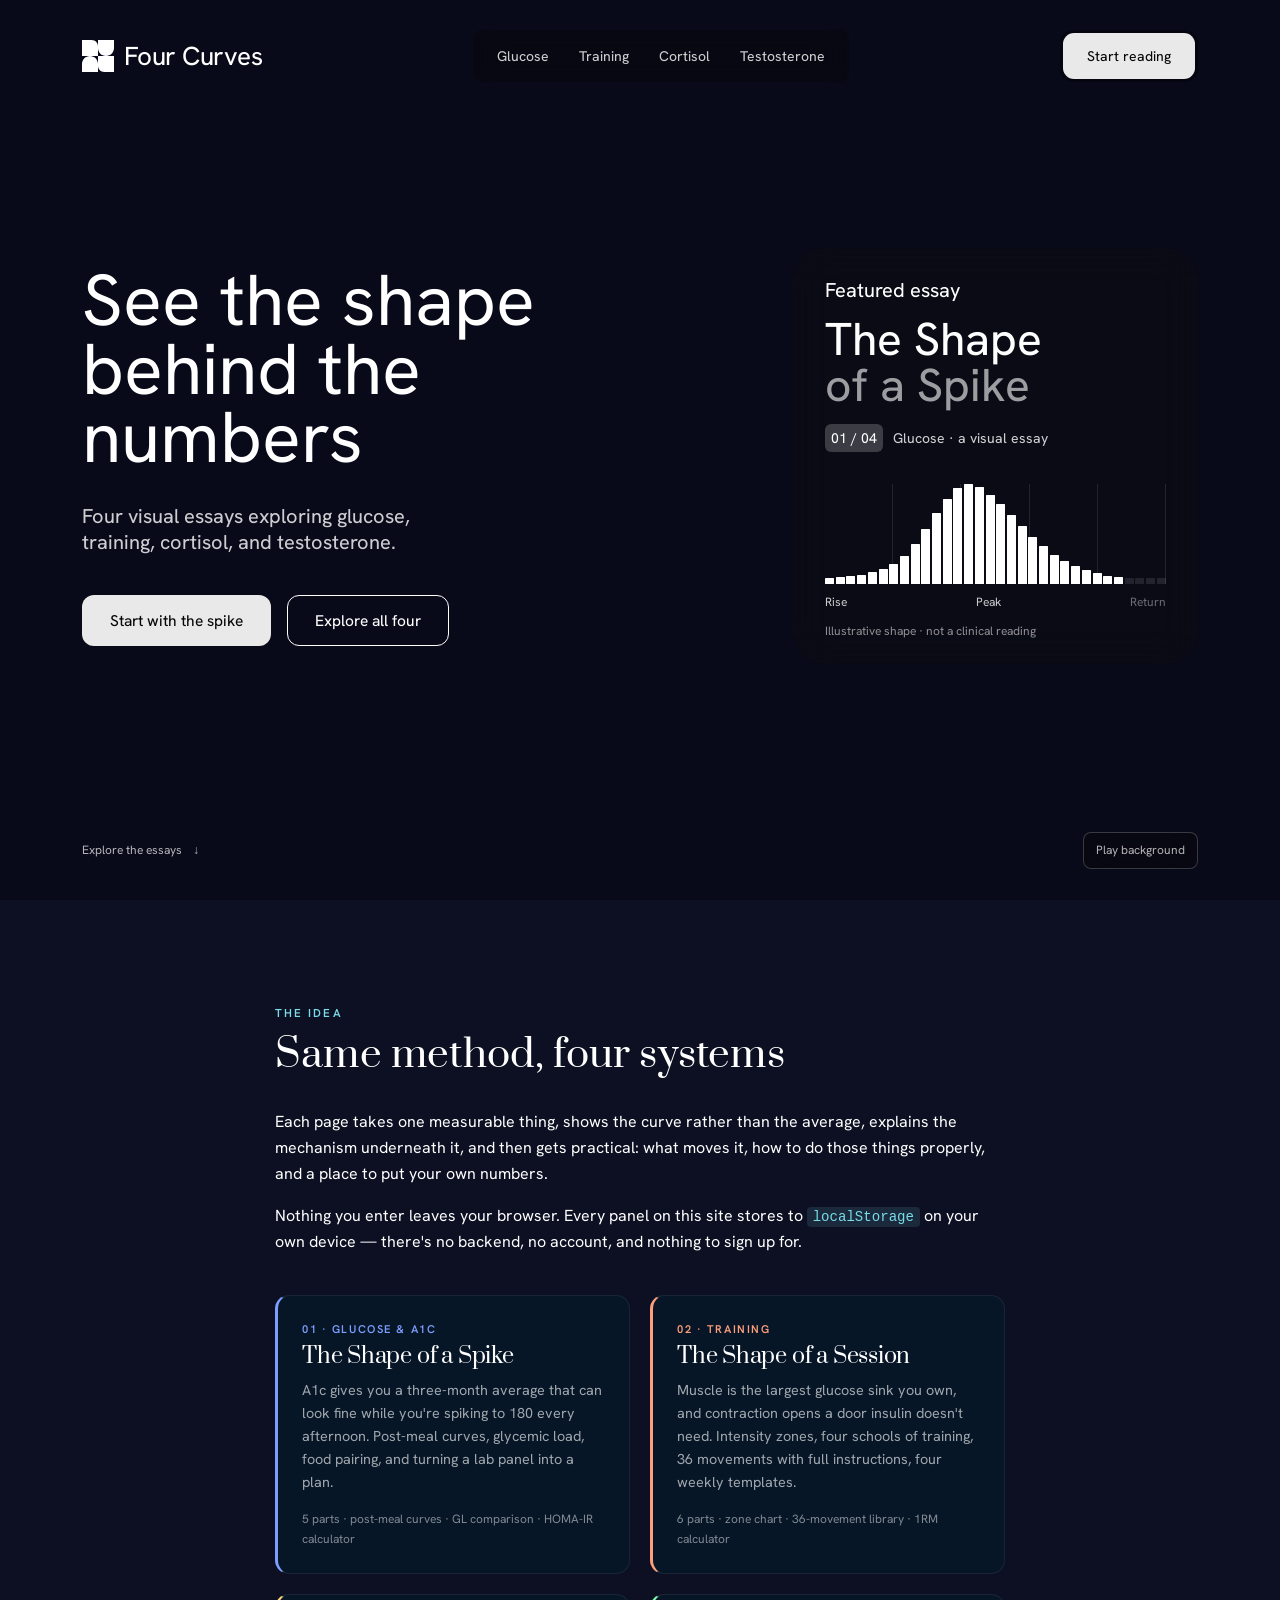
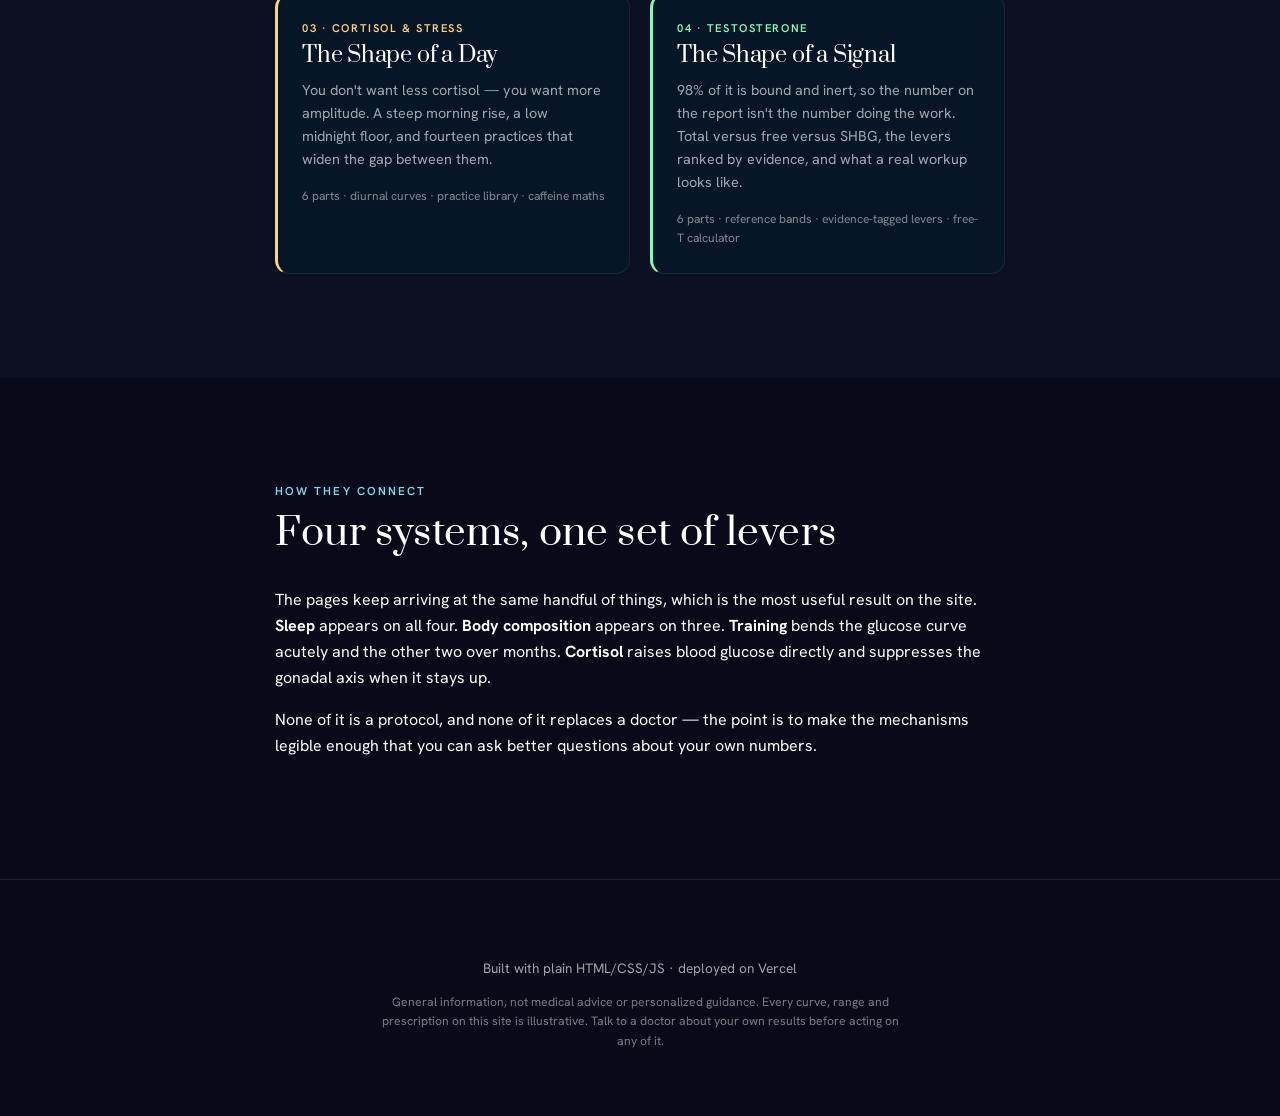
==== commit 0f32d56d: "Make Apogee-inspired hero the Four Curves landing page" ====
--- a/index.html
+++ b/index.html
@@ -10,52 +10,116 @@
   <meta property="og:title" content="Four Curves" />
   <meta property="og:description" content="Four scroll-driven essays on things you can actually measure and change: glucose, training, cortisol, and testosterone." />
   <meta name="twitter:card" content="summary_large_image" />
-  <meta name="theme-color" content="#0a0a0f" />
+  <meta name="theme-color" content="#080A19" />
   <link rel="preconnect" href="https://fonts.googleapis.com" />
   <link rel="preconnect" href="https://fonts.gstatic.com" crossorigin />
-  <script>
-    /* Blocking on purpose: the first frame must be composed, not a flash of
-       the finished hero. Runs before the stylesheet. */
-    (function(){try{
-      if(!window.matchMedia||!matchMedia('(prefers-reduced-motion: reduce)').matches){
-        document.documentElement.classList.add('anim');
-      }
-    }catch(e){}})();
-  </script>
   <link href="https://fonts.googleapis.com/css2?family=Prata&family=Hanken+Grotesk:wght@400;500;600;700&family=Poppins:wght@500;600&display=swap" rel="stylesheet" />
   <link rel="stylesheet" href="style.css" />
   <link rel="stylesheet" href="components.css" />
+  <link href="https://db.onlinewebfonts.com/c/13ab13418f633c1b0516fed6e30bedbc?family=Suisse+Int%27l" rel="stylesheet">
+  <link rel="stylesheet" href="landing.css" />
 </head>
-<body>
-
-  <nav class="site-nav" aria-label="Essays">
-    <a class="site-nav-brand" href="index.html" aria-current="page">four<i>curves</i></a>
-    <div class="site-nav-links">
-      <a href="glucose.html">Glucose</a>
-      <a href="training.html">Training</a>
-      <a href="cortisol.html">Cortisol</a>
-      <a href="testosterone.html">Testosterone</a>
-    </div>
-  </nav>
-
-  <section class="hero">
-    <canvas id="hero-canvas" class="hero-canvas" aria-hidden="true"></canvas>
-    <div class="hero-copy">
-      <p class="h-eyebrow"><span class="ent-mask"><span class="ent-line">FOUR SYSTEMS</span></span></p>
-      <h1 class="h-title"><span class="ent-mask"><span class="ent-line">Four Curves</span></span></h1>
-      <div class="h-rule"><span></span></div>
-      <p class="h-lede">Averages hide the thing worth changing. Four essays about the shapes underneath them &mdash; and what actually moves each one.</p>
-      <div class="h-cta">
-        <a class="orb orb-l" style="--orb: #7cffb2" href="testosterone.html" aria-label="Read Testosterone"></a>
-        <a class="pill" href="glucose.html">READ THE FIRST</a>
-        <a class="orb orb-r" style="--orb: #79dce8" href="glucose.html" aria-label="Read Glucose"></a>
-        <span class="orb-label label-l">TESTOSTERONE</span>
-        <span class="orb-label label-r">GLUCOSE</span>
+<body class="fc-home">
+
+  <a class="fc-skip" href="#main-content">Skip to content</a>
+  <header class="fc-hero">
+    <video class="fc-video" autoplay loop muted playsinline aria-hidden="true" tabindex="-1"
+      src="https://d8j0ntlcm91z4.cloudfront.net/user_38xzZboKViGWJOttwIXH07lWA1P/hf_20260813_092641_de52eb87-daf2-41db-92cb-7a56eae012a5.mp4"></video>
+    <div class="fc-layer">
+      <nav class="fc-nav fc-container" aria-label="Main navigation">
+        <a class="fc-brand fc-enter fc-down" href="index.html" aria-current="page" aria-label="Four Curves home">
+          <svg width="32" height="32" viewBox="0 0 256 256" fill="none" aria-hidden="true"><path fill="currentColor" d="M 256 256 L 178 256 C 150.386 256 128 233.614 128 206 L 128 256 L 0 256 L 0 192 C 0 156.654 28.654 128 64 128 C 99.346 128 128 156.654 128 192 L 128 128 L 256 128 Z M 78 0 C 105.614 0 128 22.386 128 50 L 128 0 L 256 0 L 256 64 C 256 99.346 227.346 128 192 128 C 156.654 128 128 99.346 128 64 L 128 128 L 0 128 L 0 0 Z"/></svg>
+          <span>Four Curves</span>
+        </a>
+        <div class="fc-nav-links fc-enter fc-down" style="--delay:100ms">
+          <a href="glucose.html">Glucose</a><a href="training.html">Training</a><a href="cortisol.html">Cortisol</a><a href="testosterone.html">Testosterone</a>
+        </div>
+        <div class="fc-nav-action fc-enter fc-down" style="--delay:200ms">
+          <a class="fc-nav-cta" href="glucose.html">Start reading</a>
+        </div>
+        <button class="fc-toggle fc-enter fc-down" style="--delay:100ms" type="button" aria-label="Toggle menu" aria-expanded="false" aria-controls="fc-menu" hidden>
+          <svg class="fc-menu-icon" viewBox="0 0 24 24" fill="none" stroke="currentColor" stroke-width="2" stroke-linecap="round" aria-hidden="true"><path d="M4 6h16M4 12h16M4 18h16"/></svg>
+          <svg class="fc-close-icon" viewBox="0 0 24 24" fill="none" stroke="currentColor" stroke-width="2" stroke-linecap="round" aria-hidden="true"><path d="M18 6 6 18M6 6l12 12"/></svg>
+        </button>
+      </nav>
+      <div class="fc-content">
+        <div class="fc-container fc-row">
+          <div class="fc-copy">
+            <h1 class="fc-enter fc-up" style="--delay:300ms" id="main-content" tabindex="-1">See the shape behind the numbers</h1>
+            <p class="fc-subhead fc-enter fc-up" style="--delay:500ms">Four visual essays exploring glucose, training, cortisol, and testosterone.</p>
+            <div class="fc-ctas fc-enter fc-up" style="--delay:700ms">
+              <a class="fc-button fc-primary" href="glucose.html">Start with the spike</a>
+              <a class="fc-button fc-secondary" href="#part-1">Explore all four</a>
+            </div>
+          </div>
+          <a class="fc-card fc-enter fc-scale" style="--delay:900ms" href="glucose.html" aria-label="Read The Shape of a Spike, the glucose essay">
+            <p class="fc-card-label">Featured essay</p>
+            <p class="fc-card-title">The Shape<br><span>of a Spike</span></p>
+            <div class="fc-card-meta"><span class="fc-badge">01 / 04</span><span>Glucose · a visual essay</span></div>
+            <div class="fc-chart" aria-hidden="true">
+              <div class="fc-bars">
+                <span style="--height:6.315789473684211%;--delay:1100ms"></span>
+                <span style="--height:7.368421052631578%;--delay:1130ms"></span>
+                <span style="--height:8.421052631578947%;--delay:1160ms"></span>
+                <span style="--height:9.473684210526317%;--delay:1190ms"></span>
+                <span style="--height:11.578947368421053%;--delay:1220ms"></span>
+                <span style="--height:14.736842105263156%;--delay:1250ms"></span>
+                <span style="--height:20%;--delay:1280ms"></span>
+                <span style="--height:28.421052631578945%;--delay:1310ms"></span>
+                <span style="--height:40%;--delay:1340ms"></span>
+                <span style="--height:54.736842105263165%;--delay:1370ms"></span>
+                <span style="--height:70.52631578947368%;--delay:1400ms"></span>
+                <span style="--height:85.26315789473684%;--delay:1430ms"></span>
+                <span style="--height:95.78947368421052%;--delay:1460ms"></span>
+                <span style="--height:100%;--delay:1490ms"></span>
+                <span style="--height:96.84210526315789%;--delay:1520ms"></span>
+                <span style="--height:89.47368421052632%;--delay:1550ms"></span>
+                <span style="--height:80%;--delay:1580ms"></span>
+                <span style="--height:69.47368421052632%;--delay:1610ms"></span>
+                <span style="--height:57.89473684210527%;--delay:1640ms"></span>
+                <span style="--height:47.368421052631575%;--delay:1670ms"></span>
+                <span style="--height:37.89473684210527%;--delay:1700ms"></span>
+                <span style="--height:29.47368421052631%;--delay:1730ms"></span>
+                <span style="--height:23.157894736842106%;--delay:1760ms"></span>
+                <span style="--height:17.894736842105264%;--delay:1790ms"></span>
+                <span style="--height:13.684210526315791%;--delay:1820ms"></span>
+                <span style="--height:10.526315789473683%;--delay:1850ms"></span>
+                <span style="--height:8.421052631578947%;--delay:1880ms"></span>
+                <span style="--height:7.368421052631578%;--delay:1910ms"></span>
+                <span style="--height:6.315789473684211%;--delay:1940ms;--bar:rgba(255,255,255,0.1)"></span>
+                <span style="--height:6.315789473684211%;--delay:1970ms;--bar:rgba(255,255,255,0.1)"></span>
+                <span style="--height:6.315789473684211%;--delay:2000ms;--bar:rgba(255,255,255,0.1)"></span>
+                <span style="--height:6.315789473684211%;--delay:2030ms;--bar:rgba(255,255,255,0.1)"></span>
+              </div>
+              <div class="fc-gridlines"><i></i><i></i><i></i><i></i><i></i></div>
+            </div>
+            <div class="fc-axis" aria-hidden="true"><span>Rise</span><span>Peak</span><span>Return</span></div>
+            <p class="fc-chart-note">Illustrative shape · not a clinical reading</p>
+          </a>
+        </div>
       </div>
-    </div>
-    <div class="scroll-cue">scroll</div>
-  </section>
-
+      <div class="fc-bottom fc-container">
+        <a href="#part-1">Explore the essays <span aria-hidden="true">↓</span></a>
+        <button class="fc-motion" type="button" hidden>Pause background</button>
+      </div>
+    </div>
+    <div class="fc-overlay" id="fc-menu" aria-hidden="true" inert>
+      <div class="fc-backdrop"></div>
+      <nav class="fc-panel" aria-label="Mobile navigation">
+        <div class="fc-panel-links">
+          <a href="glucose.html" style="--link-delay:100ms">Glucose</a>
+          <a href="training.html" style="--link-delay:150ms">Training</a>
+          <a href="cortisol.html" style="--link-delay:200ms">Cortisol</a>
+          <a href="testosterone.html" style="--link-delay:250ms">Testosterone</a>
+        </div>
+        <div class="fc-divider"></div>
+        <a class="fc-button fc-primary" href="glucose.html">Start with the spike</a>
+        <a class="fc-button fc-secondary" href="#part-1">Explore all four</a>
+      </nav>
+    </div>
+  </header>
+
+  <main>
   <section class="reveal" id="part-1">
     <div class="section-inner">
       <p class="eyebrow">THE IDEA</p>
@@ -140,6 +204,8 @@
       </p>
     </div>
   </section>
+
+  </main>
 
   <footer>
     <p>Built with plain HTML/CSS/JS · deployed on Vercel</p>
@@ -150,14 +216,6 @@
     </p>
   </footer>
 
-  <script type="module" src="js/shared/hero/index.js"></script>
-  <script type="module">
-    import { initReveal } from "./js/shared/reveal.js";
-    import { initHero } from "./js/shared/hero/index.js";
-    import { initEntrance } from "./js/shared/entrance.js";
-    initReveal();
-    initHero();
-    initEntrance();
-  </script>
+  <script src="js/landing.js" defer></script>
 </body>
 </html>
--- a/landing.css
+++ b/landing.css
@@ -0,0 +1,118 @@
+/* Apogee-inspired homepage. Scoped independently from the essay theme. */
+.fc-home { background: #080a19; --bg-alt: #0c1022; }
+.fc-home .reveal { opacity: 1; transform: none; }
+.fc-hero { position: relative; min-height: 100vh; min-height: 100svh; background: #080a19; color: white; font-family: 'Suisse Intl', 'Hanken Grotesk', -apple-system, BlinkMacSystemFont, sans-serif; isolation: isolate; }
+.fc-hero p, .fc-hero h1 { margin: 0; }
+.fc-hero a { text-decoration: none; color: inherit; }
+.fc-hero button { font: inherit; cursor: pointer; }
+.fc-hero [hidden] { display: none !important; }
+.fc-hero a:focus-visible, .fc-hero button:focus-visible, .fc-skip:focus-visible { outline: 3px solid #79dce8; outline-offset: 5px; }
+.fc-skip { position: fixed; left: 20px; top: 12px; z-index: 100; padding: 12px 20px; background: white; color: #080a19; transform: translateY(-200%); }
+.fc-skip:focus { transform: translateY(0); }
+.fc-video { position: absolute; inset: 0; width: 100%; height: 100%; object-fit: cover; z-index: -1; }
+.fc-layer { min-height: 100vh; min-height: 100svh; display: flex; flex-direction: column; }
+.fc-container { width: 100%; max-width: 1800px; margin: 0 auto; padding-left: 20px; padding-right: 20px; }
+.fc-nav { position: relative; z-index: 50; display: flex; align-items: center; justify-content: space-between; gap: 16px; padding-top: 20px; flex-wrap: wrap; }
+.fc-brand { display: inline-flex; align-items: center; gap: 10px; flex-shrink: 0; font-size: 22px; font-weight: 450; line-height: 1; letter-spacing: -.02em; }
+.fc-brand svg { width: 28px; height: 28px; }
+.fc-nav-links { display: flex; flex-wrap: wrap; gap: 12px 20px; width: 100%; }
+.fc-nav-links a { font-size: 14px; font-weight: 450; line-height: 1; color: rgba(255,255,255,.8); transition: color .2s; }
+.fc-nav-links a:hover { color: white; }
+.fc-nav-action { display: none; }
+.fc-menu-ready .fc-nav-links { display: none; }
+.fc-toggle { position: relative; width: 44px; height: 44px; border: 0; border-radius: 11px; background: rgba(10,7,7,.35); backdrop-filter: blur(17px); color: white; }
+.fc-toggle svg { position: absolute; width: 20px; height: 20px; top: 12px; left: 12px; transition: opacity .3s ease-out, transform .3s ease-out; }
+.fc-close-icon { opacity: 0; transform: rotate(-90deg) scale(.75); }
+.fc-toggle[aria-expanded="true"] .fc-menu-icon { opacity: 0; transform: rotate(90deg) scale(.75); }
+.fc-toggle[aria-expanded="true"] .fc-close-icon { opacity: 1; transform: rotate(0) scale(1); }
+.fc-content { flex: 1; display: flex; align-items: center; padding: 32px 0; }
+.fc-row { display: flex; flex-direction: column; gap: 40px; }
+.fc-copy { max-width: 593px; min-width: 0; }
+.fc-copy h1 { margin-bottom: 20px; font-family: inherit; font-size: 36px; font-weight: 400; line-height: .95; letter-spacing: 0; }
+.fc-copy .fc-subhead { max-width: 370px; margin-bottom: 28px; color: rgba(255,255,255,.8); font-size: 16px; font-weight: 450; line-height: 1.3; }
+.fc-ctas { display: flex; flex-wrap: wrap; gap: 12px; }
+.fc-button { display: inline-flex; justify-content: center; align-items: center; min-height: 46px; padding: 12px 20px; border-radius: 12px; font-size: 14px; font-weight: 450; line-height: 15.5px; text-align: center; transition: opacity .2s; }
+.fc-hero .fc-primary { background: #e9e9e9; color: #0a0707; border: 1px solid transparent; }
+.fc-primary:hover { opacity: .9; }
+.fc-secondary { border: 1px solid white; }
+.fc-secondary:hover { opacity: .8; }
+.fc-card { display: block; width: 100%; max-width: 405px; margin: 0 auto; padding: 20px; border-radius: 24px; background: rgba(17,16,15,.35); backdrop-filter: blur(20px); }
+.fc-card:hover { background: rgba(17,16,15,.48); }
+.fc-card .fc-card-label { font-size: 16px; line-height: 20px; font-weight: 450; margin-bottom: 12px; }
+.fc-card .fc-card-title { font-size: 34px; font-weight: 450; line-height: 1; margin-bottom: 16px; }
+.fc-card-title span { color: rgba(255,255,255,.6); }
+.fc-card-meta { display: flex; flex-wrap: wrap; align-items: center; gap: 10px; margin-bottom: 24px; font-size: 14px; font-weight: 450; line-height: 14px; color: rgba(255,255,255,.8); }
+.fc-badge { padding: 7px 6px; border-radius: 6px; background: rgba(255,255,255,.2); color: white; }
+.fc-chart { position: relative; }
+.fc-bars { height: 80px; display: flex; align-items: flex-end; gap: 1.5px; }
+.fc-bars span { flex: 1; height: var(--height); background: var(--bar, white); border-radius: .5px; transform-origin: bottom; }
+.fc-gridlines { position: absolute; inset: 0; display: flex; pointer-events: none; }
+.fc-gridlines i { width: 20%; border-right: 1px solid rgba(255,255,255,.1); }
+.fc-axis { display: flex; justify-content: space-between; margin-top: 12px; font-size: 12px; line-height: 1; color: rgba(255,255,255,.8); }
+.fc-axis span:last-child { opacity: .5; }
+.fc-card .fc-chart-note { margin-top: 16px; font-size: 12px; line-height: 1.3; color: rgba(255,255,255,.55); }
+.fc-bottom { display: flex; flex-wrap: wrap; align-items: center; justify-content: space-between; gap: 12px; padding-bottom: 20px; font-size: 12px; color: rgba(255,255,255,.7); }
+.fc-bottom a { padding: 10px 0; }
+.fc-bottom a span { margin-left: 8px; }
+.fc-motion { border: 1px solid rgba(255,255,255,.2); border-radius: 8px; padding: 8px 12px; color: inherit; background: rgba(10,7,7,.35); backdrop-filter: blur(17px); }
+.fc-overlay { position: fixed; inset: 0; z-index: 40; visibility: hidden; transition: visibility .5s; }
+.fc-overlay.is-open { visibility: visible; }
+.fc-backdrop { position: absolute; inset: 0; background: rgba(8,10,25,.9); backdrop-filter: blur(24px); opacity: 0; transition: opacity .5s; }
+.fc-panel { position: absolute; top: 76px; left: 16px; right: 16px; max-height: calc(100dvh - 92px); overflow-y: auto; overscroll-behavior: contain; padding: 24px; border: 1px solid rgba(255,255,255,.06); border-radius: 20px; background: rgba(17,16,15,.6); backdrop-filter: blur(30px); opacity: 0; transform: translateY(-16px) scale(.97); transform-origin: top; transition: opacity .5s, transform .5s cubic-bezier(.32,.72,0,1); }
+.fc-overlay.is-open .fc-backdrop, .fc-overlay.is-open .fc-panel { opacity: 1; }
+.fc-overlay.is-open .fc-panel { transform: none; }
+.fc-panel-links { display: flex; flex-direction: column; gap: 4px; }
+.fc-panel-links a { display: block; padding: 16px; border-radius: 12px; font-size: 18px; font-weight: 450; color: rgba(255,255,255,.9); opacity: 0; transform: translateX(-12px); transition: opacity .3s, transform .3s, background .3s; }
+.fc-panel-links a:hover { background: rgba(255,255,255,.06); }
+.fc-overlay.is-open .fc-panel-links a { opacity: 1; transform: none; transition-delay: var(--link-delay); }
+.fc-divider { height: 1px; background: rgba(255,255,255,.1); margin: 20px 0; }
+.fc-panel > .fc-button { width: 100%; min-height: 50px; font-size: 15px; }
+.fc-panel > .fc-button + .fc-button { margin-top: 12px; }
+@keyframes fc-up { from { opacity: 0; transform: translateY(24px); } to { opacity: 1; transform: none; } }
+@keyframes fc-down { from { opacity: 0; transform: translateY(-16px); } to { opacity: 1; transform: none; } }
+@keyframes fc-scale { from { opacity: 0; transform: scale(.92); } to { opacity: 1; transform: none; } }
+@keyframes fc-grow { from { opacity: 0; transform: scaleY(0); } to { opacity: 1; transform: scaleY(1); } }
+@media (prefers-reduced-motion: no-preference) {
+  .fc-enter { opacity: 0; animation-delay: var(--delay, 0ms); animation-timing-function: cubic-bezier(.16,1,.3,1); animation-fill-mode: forwards; }
+  .fc-up { animation-name: fc-up; animation-duration: .8s; }
+  .fc-down { animation-name: fc-down; animation-duration: .7s; }
+  .fc-scale { animation-name: fc-scale; animation-duration: .9s; }
+  .fc-bars span { opacity: 0; animation: fc-grow .6s cubic-bezier(.16,1,.3,1) var(--delay) forwards; }
+}
+@media (min-width: 640px) {
+  .fc-container { padding-left: 32px; padding-right: 32px; }
+  .fc-nav { padding-top: 30px; }
+  .fc-brand { font-size: 26px; }
+  .fc-brand svg { width: 32px; height: 32px; }
+  .fc-copy h1 { font-size: 52px; margin-bottom: 32px; }
+  .fc-copy .fc-subhead { font-size: 18px; margin-bottom: 40px; }
+  .fc-ctas { gap: 16px; }
+  .fc-button { min-height: 51px; padding-left: 27px; padding-right: 27px; font-size: 15.5px; }
+  .fc-card { border-radius: 33px; padding: 32px 32px 24px; }
+  .fc-card .fc-card-label { font-size: 20px; margin-bottom: 16px; }
+  .fc-card .fc-card-title { font-size: 46px; }
+  .fc-card-meta { margin-bottom: 32px; }
+  .fc-bars { height: 100px; }
+  .fc-panel { top: 86px; left: 24px; right: 24px; padding: 32px; max-height: calc(100dvh - 110px); }
+}
+@media (min-width: 768px) {
+  .fc-container { padding-left: 82px; padding-right: 82px; }
+  .fc-copy h1 { font-size: 64px; }
+  .fc-copy .fc-subhead { font-size: 20px; }
+}
+@media (min-width: 1024px) {
+  .fc-nav { flex-wrap: nowrap; }
+  .fc-nav-links, .fc-menu-ready .fc-nav-links { display: flex; flex-wrap: nowrap; width: auto; height: 52px; padding: 0 24px; align-items: center; gap: 30px; border-radius: 11px; background: rgba(10,7,7,.35); backdrop-filter: blur(17px); }
+  .fc-nav-action { display: flex; align-items: center; height: 52px; padding: 3px; border-radius: 13px; background: rgba(0,0,0,.35); backdrop-filter: blur(17px); }
+  .fc-hero .fc-nav-cta { display: inline-flex; align-items: center; height: 46px; padding: 0 24px; border-radius: 11px; background: #e9e9e9; color: #0a0707; font-size: 14px; font-weight: 450; white-space: nowrap; }
+  .fc-toggle, .fc-overlay { display: none; }
+  .fc-row { flex-direction: row; align-items: center; justify-content: space-between; gap: 48px; }
+  .fc-copy { flex: 1; }
+  .fc-copy h1 { font-size: 72px; }
+  .fc-card { flex: 0 0 405px; margin: 0; }
+  .fc-bottom { padding-bottom: 30px; }
+}
+@media (prefers-reduced-motion: reduce) {
+  .fc-video { display: none; }
+  .fc-hero *, .fc-hero *::before, .fc-hero *::after { animation: none !important; transition: none !important; }
+}
